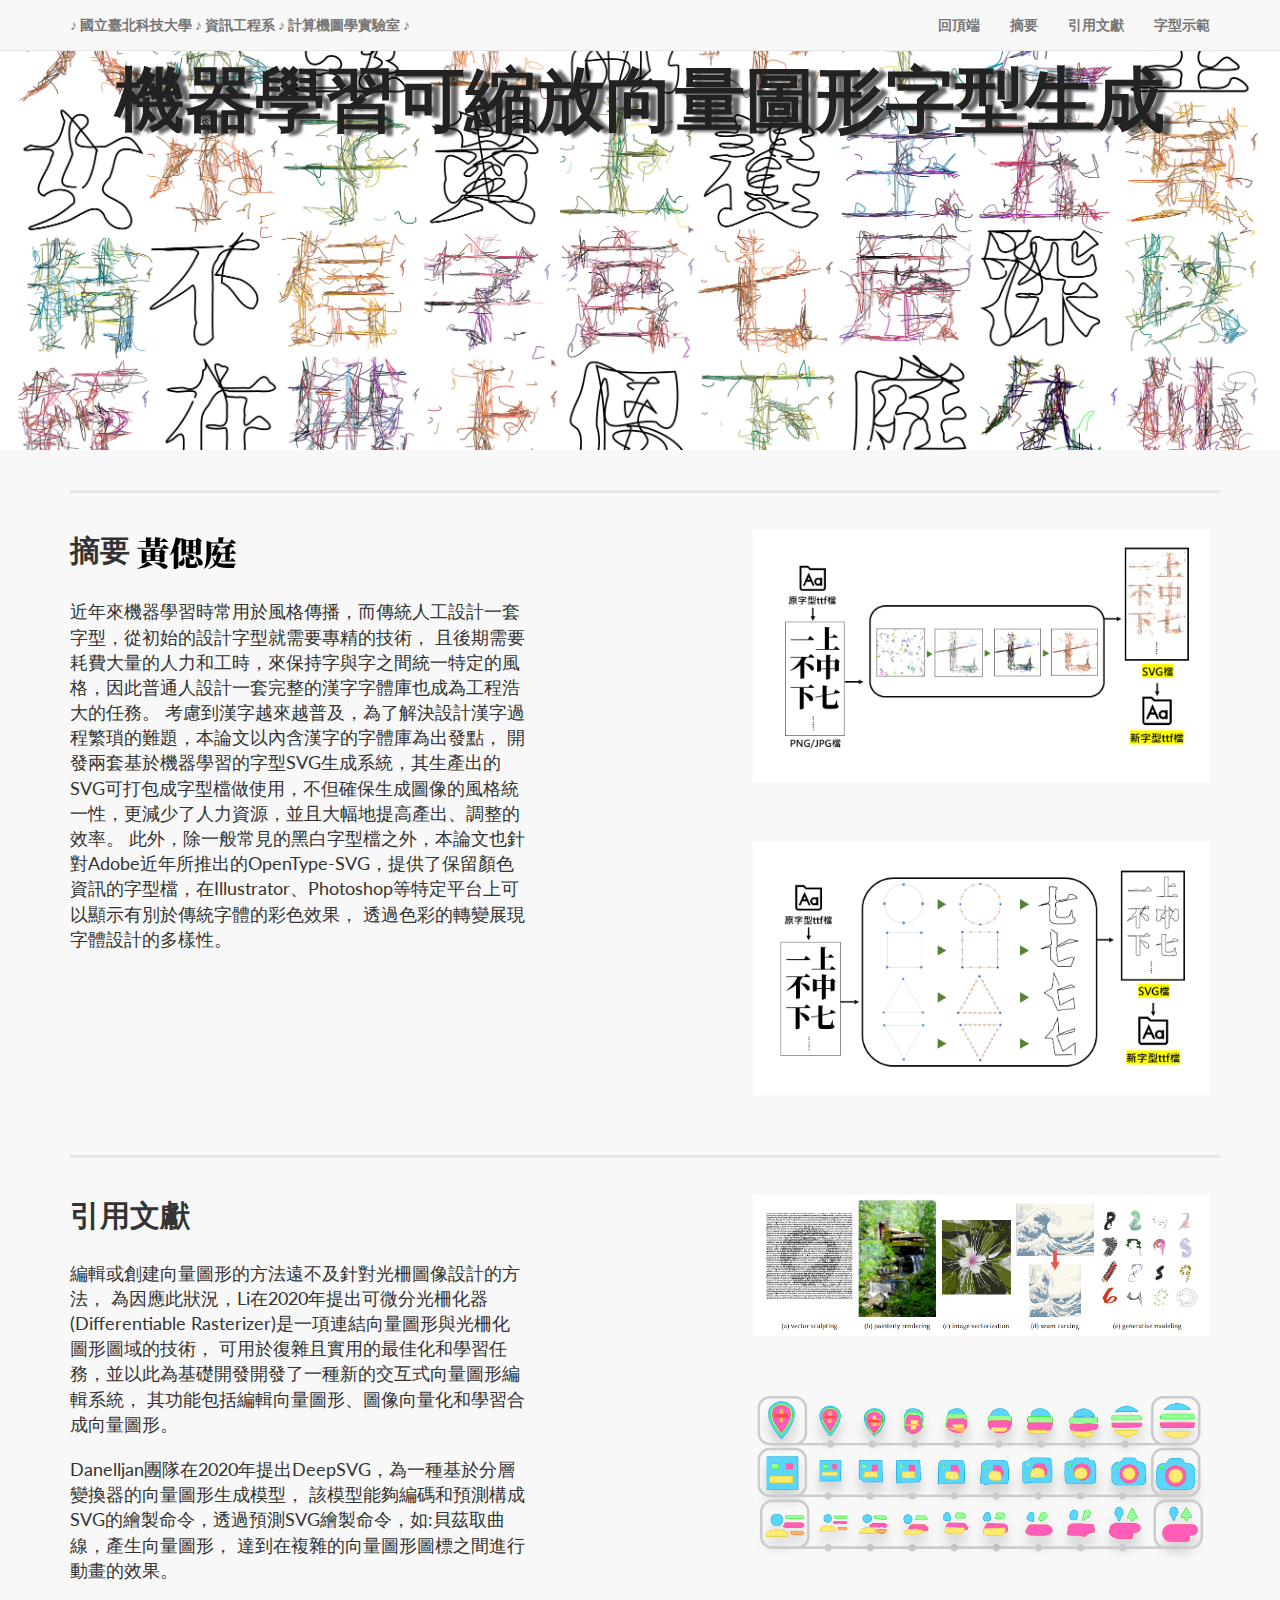
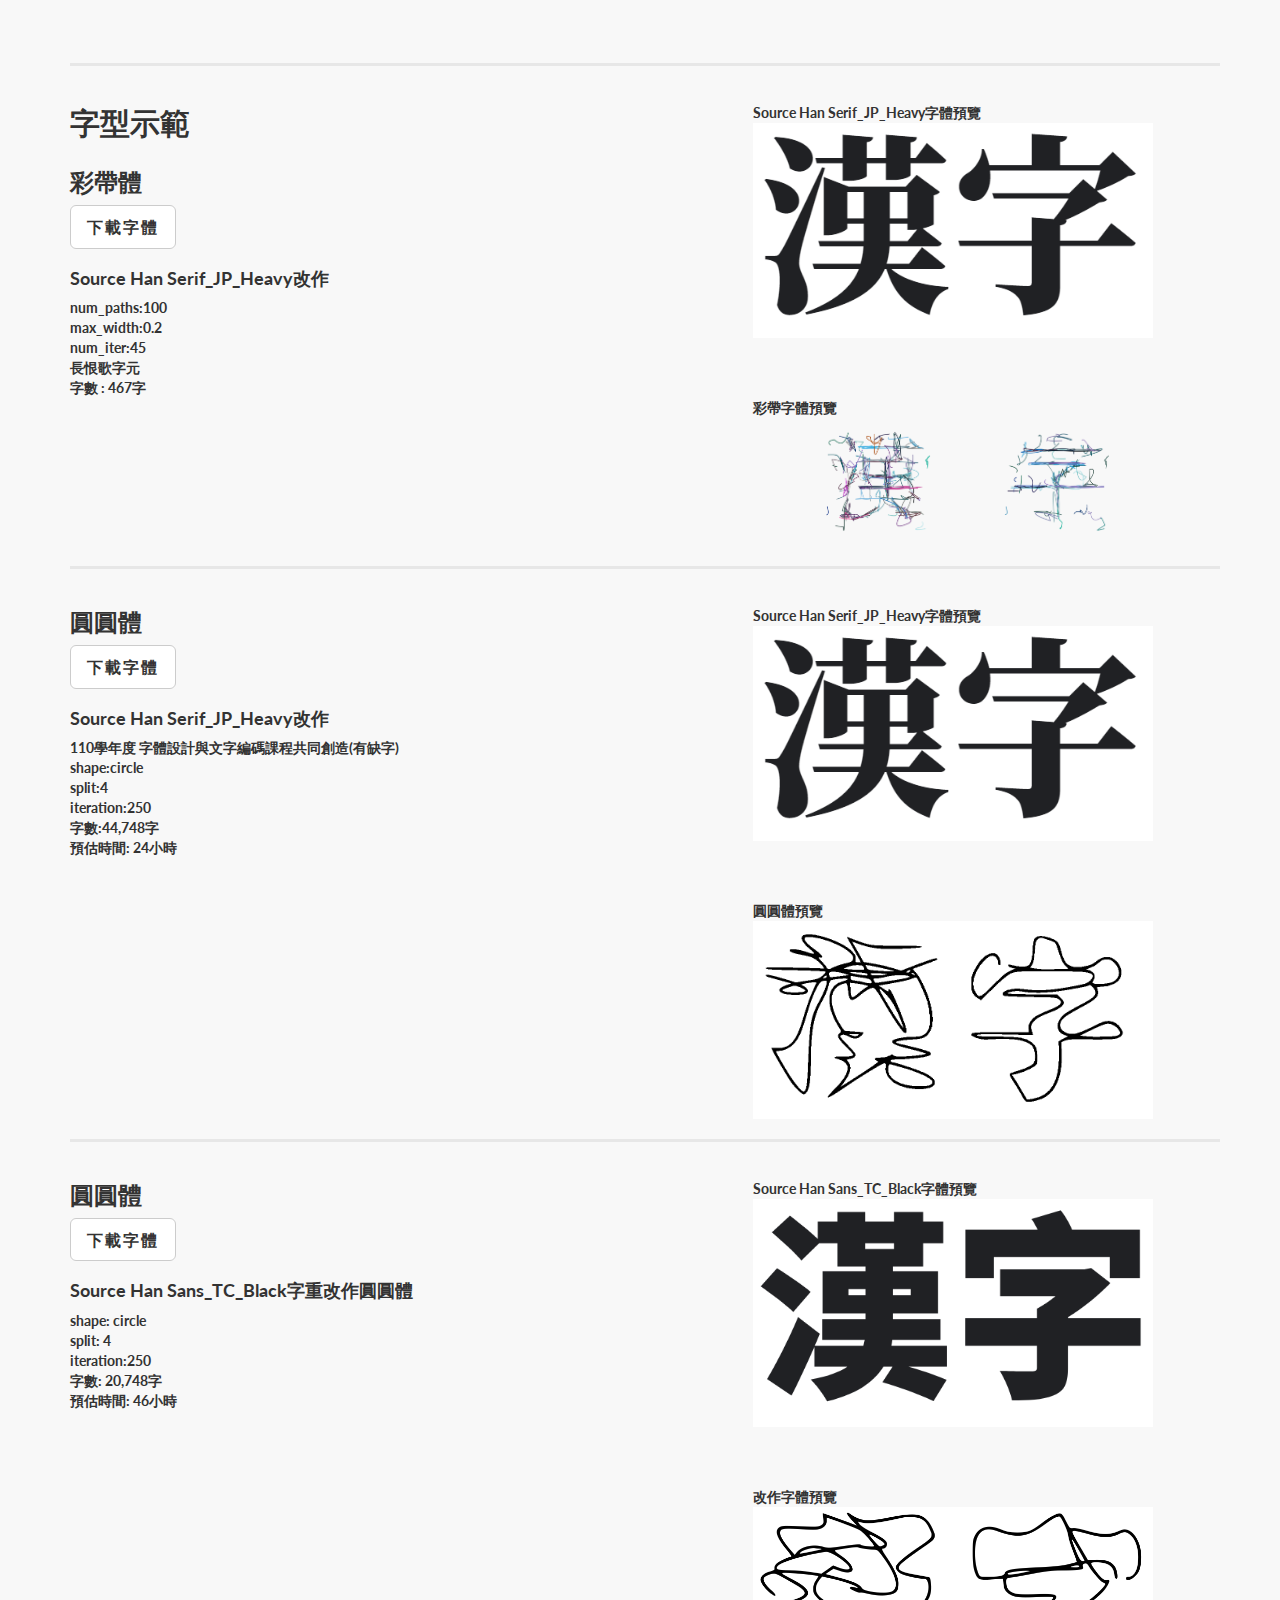
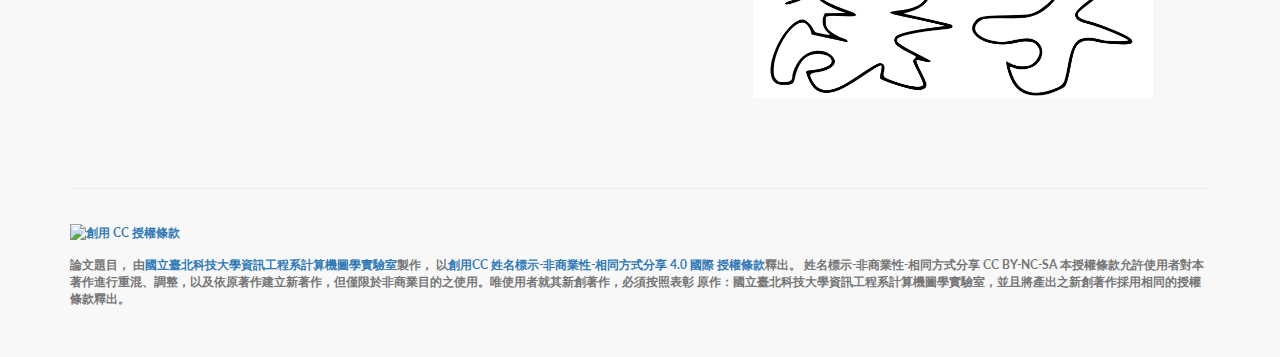
==== index.html @ 62e4395f "Update index.html" ====
﻿<!DOCTYPE HTML PUBLIC "-//W3C//DTD HTML 4.01 Transitional//EN">
<html>
<head>
    <title>機器學習可縮放向量圖形字型生成</title>
    <meta http-equiv="Content-Type" content="text/html; charset=UTF-8">
	<link rel="stylesheet" type="text/css" href="css/bootstrap.min.lp.css">
	<link rel="stylesheet" type="text/css" href="css/landing-page.css">
	<link rel="stylesheet" type="text/css" href="font-awesome/css/font-awesome.min.css">
    <link rel="stylesheet" type="text/css" href="http://fonts.googleapis.com/css?family=Lato:300,400,700,300italic,400italic,700italic">
	<link rel="stylesheet" type="text/css" href="css/styleTest.css">
</head>

<body>
	<!----------------------------------- Dividing line----------------------------------------------------->
	
	<!-- Navigation -->
    <nav class="navbar navbar-default navbar-fixed-top topnav" role="navigation">
        <div class="container topnav">
            <!-- Brand and toggle get grouped for better mobile display -->
            <div class="navbar-header">
                
                <button type="button" class="navbar-toggle" data-toggle="collapse" data-target="#bs-example-navbar-collapse-1">
                    <span class="sr-only">Toggle navigation</span>
                    <span class="icon-bar"></span>
                    <span class="icon-bar"></span>
                    <span class="icon-bar"></span>
                </button>

                <a class="navbar-brand topnav" href="https://myweb.ntut.edu.tw/~tjhsieh/">
                ♪ 國立臺北科技大學 ♪ 資訊工程系 ♪ 計算機圖學實驗室 ♪</a>
            </div>
            <!-- Collect the nav links, forms, and other content for toggling -->
            <div class="collapse navbar-collapse" id="bs-example-navbar-collapse-1">
                <ul class="nav navbar-nav navbar-right">
                    <li>
                        <a href="#top">回頂端</a>
                    </li>
					<li>
                        <a href="#demo1">摘要</a>
                    </li>
					<li>
                        <a href="#demo2">引用文獻</a>
                    </li>
                    <li>
                        <a href="#demo3">字型示範</a>
                    </li>
					
                </ul>
            </div>
            <!-- /.navbar-collapse -->
        </div>
        <!-- /.container -->
    </nav>


    <!-- Header -->
    <a name="top"></a>
    <div class="intro-header">
        <div class="container" style="height:350px;">

            <div class="row">
                <div class="col-lg-12" style="height:300px;">
                    <div class="intro-message" style="position: relative;padding-top: 0%;padding-bottom: 70%;">
                        <h1>機器學習可縮放向量圖形字型生成</h1>
                        <!-- <ul class="list-inline intro-social-buttons">
                            <li>
                                <a href="demo.html" class="btn btn-default btn-lg"> 
                                    <span class="network-name" style="font-weight: 900;">進入系統</span>
                                </a>
                            </li>
                        </ul> -->
                    </div>
                </div>
            </div>

        </div>
        <!-- /.container -->

    </div>
    <!-- /.intro-header -->

    <!-- Page Content -->
	<a  name="demo1"></a>
	<div class="content-section-a">

        <div class="container">
            <div class="row">
                <div class="col-lg-5 col-sm-6">
                    <hr class="section-heading-spacer">
                    <div class="clearfix"></div>
					<h2 class="section-heading">摘要     <img id="name" src="huang.svg" width="100"></h2>
					<p class="lead">近年來機器學習時常用於風格傳播，而傳統人工設計一套字型，從初始的設計字型就需要專精的技術，
                        且後期需要耗費大量的人力和工時，來保持字與字之間統一特定的風格，因此普通人設計一套完整的漢字字體庫也成為工程浩大的任務。
                        考慮到漢字越來越普及，為了解決設計漢字過程繁瑣的難題，本論文以內含漢字的字體庫為出發點，
                        開發兩套基於機器學習的字型SVG生成系統，其生產出的SVG可打包成字型檔做使用，不但確保生成圖像的風格統一性，更減少了人力資源，並且大幅地提高產出、調整的效率。
                        此外，除一般常見的黑白字型檔之外，本論文也針對Adobe近年所推出的OpenType-SVG，提供了保留顏色資訊的字型檔，在Illustrator、Photoshop等特定平台上可以顯示有別於傳統字體的彩色效果，
                        透過色彩的轉變展現字體設計的多樣性。</p>
                </div>
                <div class="col-lg-5 col-lg-offset-2 col-sm-6">
					<br><br><br>
                    <img class="img-responsive" src="img/大略架構圖1.png" alt="">
					<br><br><br>
                    <img class="img-responsive" src="img/大略架構圖2.png" alt="">
                </div>
            </div>

        </div>
        <!-- /.container -->

    </div>
    <!-- /.content-section-a -->

    <a  name="demo2"></a>	
	<div class="content-section-a">

        <div class="container">
            <div class="row">
                <div class="col-lg-5 col-sm-6">
                    <hr class="section-heading-spacer">
                    <div class="clearfix"></div>
                    <h2 class="section-heading">引用文獻</h2>
					<p class="lead">編輯或創建向量圖形的方法遠不及針對光柵圖像設計的方法，
                        為因應此狀況，Li在2020年提出可微分光柵化器(Differentiable Rasterizer)是一項連結向量圖形與光柵化圖形圖域的技術，
                        可用於復雜且實用的最佳化和學習任務，並以此為基礎開發開發了一種新的交互式向量圖形編輯系統，
                        其功能包括編輯向量圖形、圖像向量化和學習合成向量圖形。</p>
                    <p class="lead">Danelljan團隊在2020年提出DeepSVG，為一種基於分層變換器的向量圖形生成模型，
                        該模型能夠編碼和預測構成SVG的繪製命令，透過預測SVG繪製命令，如:貝茲取曲線，產生向量圖形，
                        達到在複雜的向量圖形圖標之間進行動畫的效果。</p>                    
                </div>
                <div class="col-lg-5 col-lg-offset-2 col-sm-6">
					<br><br><br>
                    <img class="img-responsive" src="img/teaser.jpg" alt="">
                    <br><br><br>
                    <img class="img-responsive" src="img/deepSVG.png" alt="">
                </div>
            </div>

        </div>
        <!-- /.container -->

    </div>
    <!-- /.content-section-a -->
	
	<a name="demo3"></a>
	<div class="content-section-a">

        <div class="container">
            <div class="row">
                <div class="col-lg-5 col-sm-6">
                    <hr class="section-heading-spacer">
                    <div class="clearfix"></div>
					<h2 class="section-heading">字型示範</h2>
					<!-- <p class="lead">展示本論文所生成字型以及提供下載</p> -->
                    <h3>彩帶體</h3>
                    <p class="lead">
                        <a href="./setofont.ttf" class="btn btn-default btn-lg"> 
                            <span class="network-name" style="font-weight: 900;">下載字體</span>
                        </a>
                    </p>
                    <p class="lead">
                        <h4>Source Han Serif_JP_Heavy改作</h4>
                        num_paths:100<br>
                        max_width:0.2<br>
                        num_iter:45<br>
                        長恨歌字元<br>
                        字數 : 467字<br>
                    </p>
                </div>
                <div class="col-lg-5 col-lg-offset-2 col-sm-6">
                    
                    <br><br><br>
                    Source Han Serif_JP_Heavy字體預覽
                    <img class="img-responsive" src="img/serif_heavy.PNG" width = 400 alt="">

					<br><br><br>
                    彩帶字體預覽
                    <img class="img-responsive" src="img/diffvg.png" alt="">
                </div>
            </div>

            <div class="row">
                <div class="col-lg-5 col-sm-6">
                    <hr class="section-heading-spacer">
                    <div class="clearfix"></div>
                    <h3>圓圓體</h3>
                    <p class="lead">
                        <a href="./Source Han Serif Heavy_改作圓圓體.ttf" class="btn btn-default btn-lg"> 
                            <span class="network-name" style="font-weight: 900;">下載字體</span>
                        </a>
                    </p>
                    <p class="lead">
                        <h4>Source Han Serif_JP_Heavy改作</h4> 
                        110學年度 字體設計與文字編碼課程共同創造(有缺字)<br>
                        shape:circle<br>
                        split:4<br>
                        iteration:250<br>
                        字數:44,748字<br> 
                        預估時間: 24小時<br> 
                    </p>
                </div>
                <div class="col-lg-5 col-lg-offset-2 col-sm-6">
                    
                    <br><br><br>
                    Source Han Serif_JP_Heavy字體預覽
                    <img class="img-responsive" src="img/serif_heavy.PNG" width = 400 alt="">
                    
                    <br><br><br>
                    圓圓體預覽
                    <img class="img-responsive" src="img/circle_4.PNG" width = 400 alt="">
                </div>
            </div>

            <div class="row">
                <div class="col-lg-5 col-sm-6">
                    <hr class="section-heading-spacer">
                    <div class="clearfix"></div>
                    <h3>圓圓體</h3>
                    <p class="lead">
                        <a href="./Noto Sans TC Black _改作圓圓體.ttf" class="btn btn-default btn-lg"> 
                            <span class="network-name" style="font-weight: 900;">下載字體</span>
                        </a>
                    </p>
                    <p class="lead">
                        <h4>Source Han Sans_TC_Black字重改作圓圓體</h4>
                        shape: circle<br>
                        split: 4<br>
                        iteration:250<br>
                        字數: 20,748字<br>
                        預估時間: 46小時<br>
                    </p>
                </div>
                <div class="col-lg-5 col-lg-offset-2 col-sm-6">
                    
                    <br><br><br>
                    Source Han Sans_TC_Black字體預覽
                    <img class="img-responsive" src="img/noto_black.PNG" width = 400 alt="">
                    
                    <br><br><br>
                    改作字體預覽
                    <img class="img-responsive" src="img/circle_4_noto.PNG" width = 400 alt="">
                </div>
            </div>


        </div>
        <!-- /.container -->

    </div>
    <!-- /.content-section-a -->
	

	
    <!-- Footer -->
    <footer>
        <div class="container">
			<div class="row">
                <div class="col-lg-12">
                    <hr>
                    <p></p>
                </div>
            </div>
            <div class="row">
                <div class="col-lg-12">
                    <p class="copyright text-muted small"><a rel="license" href="http://creativecommons.org/licenses/by-nc-sa/4.0/"><img alt="創用 CC 授權條款" style="border-width:0" src="http://i.creativecommons.org/l/by-nc-sa/4.0/88x31.png" /></a><span xmlns:dct="http://purl.org/dc/terms/" href="http://purl.org/dc/dcmitype/InteractiveResource" property="dct:title" rel="dct:type"></span>
                    </p>
                </div>
            </div>
            <div class="row">
                <div class="col-lg-12">
                    <p class="copyright text-muted small">
			論文題目，

            由<a xmlns:cc="http://creativecommons.org/ns#" href="http://www.cc.ntut.edu.tw/~tjhsieh/" property="cc:attributionName" rel="cc:attributionURL">國立臺北科技大學資訊工程系計算機圖學實驗室</a>製作，
			以<a rel="license" href="http://creativecommons.org/licenses/by-nc-sa/4.0/">創用CC 姓名標示-非商業性-相同方式分享 4.0 國際 授權條款</a>釋出。
			姓名標示-非商業性-相同方式分享 CC BY-NC-SA
			本授權條款允許使用者對本著作進行重混、調整，以及依原著作建立新著作，但僅限於非商業目的之使用。唯使用者就其新創著作，必須按照表彰
			原作：國立臺北科技大學資訊工程系計算機圖學實驗室，並且將產出之新創著作採用相同的授權條款釋出。</p>
                </div>
            </div>
        </div>
    </footer>

    <!-- jQuery -->
    <script src="lib/jquery-2.1.3.min.js"></script>

    <!-- Bootstrap Core JavaScript -->
    <script src="lib/bootstrap.min.js"></script>

	
	
	
	
	
</body>
</html>
---- css/landing-page.css ----
/*!
 * Start Bootstrap - Landing Page Bootstrap Theme (http://startbootstrap.com)
 * Code licensed under the Apache License v2.0.
 * For details, see http://www.apache.org/licenses/LICENSE-2.0.
 */

body,
html {
    width: 100%;
    height: 100%;
}

body,
h1,
h2,
h3,
h4,
h5,
h6 {
    font-family: "Lato","Helvetica Neue",Helvetica,Arial,sans-serif;
    font-weight: 700;
}

.topnav {
    font-size: 14px; 
}

.lead {
    font-size: 18px;
    font-weight: 400;
}

.intro-header {
    padding-top: 50px; /* If you're making other pages, make sure there is 50px of padding to make sure the navbar doesn't overlap content! */
    padding-bottom: 50px;
    text-align: center;
    color: #222222;
    background: url(../img/banner2.jpg) no-repeat center center;
    background-size: cover;
}

.intro-message {
    position: relative;
    padding-top: 20%;
    padding-bottom: 20%;
}

.intro-message > h1 {
    margin: 0.8%;
    text-shadow: 8px 2px 3px rgba(0,0,0,0.6);
    font-size: 5em;
}

.intro-divider {
    width: 400px;
    border-top: 1px solid #f8f8f8;
    border-bottom: 1px solid rgba(0,0,0,0.2);
}

.intro-message > h3 {
    text-shadow: 2px 2px 3px rgba(0,0,0,0.6);
}

@media(max-width:767px) {
    .intro-message {
        padding-bottom: 15%;
    }

    .intro-message > h1 {
        font-size: 3em;
    }

    ul.intro-social-buttons > li {
        display: block;
        margin-bottom: 20px;
        padding: 0;
    }

    ul.intro-social-buttons > li:last-child {
        margin-bottom: 0;
    }

    .intro-divider {
        width: 100%;
    }
}

.network-name {
    text-transform: uppercase;
    font-size: 16px;
    font-weight: 400;
    letter-spacing: 2px;
}

.content-section-a {
    padding: 20px 0;
    background-color: #f8f8f8;
}

.content-section-b {
    padding: 50px 0;
    border-top: 1px solid #e7e7e7;
    border-bottom: 1px solid #e7e7e7;
}

.section-heading {
    margin-bottom: 30px;
}

.section-heading-spacer {
    float: left;
    width: 1150px;
    border-top: 3px solid #e7e7e7;
}

.banner {
    padding: 100px 0;
    color: #f8f8f8;
    background: url(../img/banner.jpg) no-repeat center center;
    background-size: cover;
}

.banner h2 {
    margin: 0;
    text-shadow: 2px 2px 3px rgba(0,0,0,0.6);
    font-size: 3em;
}

.banner ul {
    margin-bottom: 0;
}

.banner-social-buttons {
    float: right;
    margin-top: 0;
}

@media(max-width:1199px) {
    ul.banner-social-buttons {
        float: left;
        margin-top: 15px;
    }
}

@media(max-width:767px) {
    .banner h2 {
        margin: 0;
        text-shadow: 2px 2px 3px rgba(0,0,0,0.6);
        font-size: 3em;
    }

    ul.banner-social-buttons > li {
        display: block;
        margin-bottom: 20px;
        padding: 0;
    }

    ul.banner-social-buttons > li:last-child {
        margin-bottom: 0;
    }
}

footer {
    padding: 50px 0;
    background-color: #f8f8f8;
}

p.copyright {
    margin: 15px 0 0;
}
---- css/styleTest.css ----
html {
	width:100%;
	height:100%;
	overflow: auto;
}

body {
	width:100%;
	height:100%;
	display: table;
	overflow: auto;
}

.header {
	position: absolute;
	top: 0px;
	width: 100%;
	height: 40px;
	display: table-row;
}

.stage {
	position: absolute;
	top: 40px;
	width:70%;
	height:96%;
	background: #FFFFFF;
	left:0px;
	display: table-row;
	overflow: auto;
}

.tool {
	position: absolute;
	top: 40px;
	width:30%;
	height:100%;
	right:0px;
	display: table-row;
}

.toolsetting {
	position: absolute;
	width:100%;
	height:15%;
	bottom:85%;
	display: table-row;
}

.toolsvg {
	position: absolute;
	width:100%;
	height:45%;
	bottom:40%;
	display: table-row;
}

.toolsupport {
	position: absolute;
	width:100%;
	height:40%;
	bottom: 0px;
	display: table-row;
}

* {
  -webkit-box-sizing: border-box;
     -moz-box-sizing: border-box;
          box-sizing: border-box;
}

* {
    margin: 0;
    padding: 0;
}

@media (min-width: 992px) {
	.modal-lg {
		width: 1200px;
	}
}

#MyModalAllRuleSVG {
	width: 1170px;
	height: 700px;
	margin-top: 20px;
	margin-bottom: 20px;
	margin-left: 15px;
	overflow: auto;
	background-color: #fef3e8;
}

#MyModalManualSVG {
	width: 550px;
	height: 500px;
	margin-top: 20px;
	margin-bottom: 20px;
	margin-left: 20px;
	overflow: auto;
	background-color: #fef3e8;
}

#MyModalPalaceLayoutSVG {
	width: 550px;
	height: 500px;
	margin-top: 20px;
	margin-bottom: 20px;
	margin-left: 20px;
	overflow-y:scroll;
	overflow-x:hidden;
	background-color: #fef3e8;
}

.dropdown-submenu {
	position:relative;
}
.dropdown-submenu>.dropdown-menu {
	top:0;
	left:100%;
	margin-top:-6px;
	margin-left:-1px;
	-webkit-border-radius:0 6px 6px 6px;
	-moz-border-radius:0 6px 6px 6px;
	border-radius:0 6px 6px 6px;
}

.dropdown-submenu:hover>.dropdown-menu {
	display:block;
}

.dropdown-submenu>a:after {
	display:block;
	content:" ";
	float:right;
	width:0;
	height:0;
	border-color:transparent;
	border-style:solid;
	border-width:5px 0 5px 5px;
	border-left-color:#cccccc;
	margin-top:5px;
	margin-right:-10px;
}

.dropdown-submenu:hover>a:after {
	border-left-color:#ffffff;
}

.dropdown-submenu.pull-left {
	float:none;
}

.dropdown-submenu.pull-left>.dropdown-menu {
	left:-100%;
	margin-left:10px;
	-webkit-border-radius:6px 0 6px 6px;
	-moz-border-radius:6px 0 6px 6px;
	border-radius:6px 0 6px 6px;
}
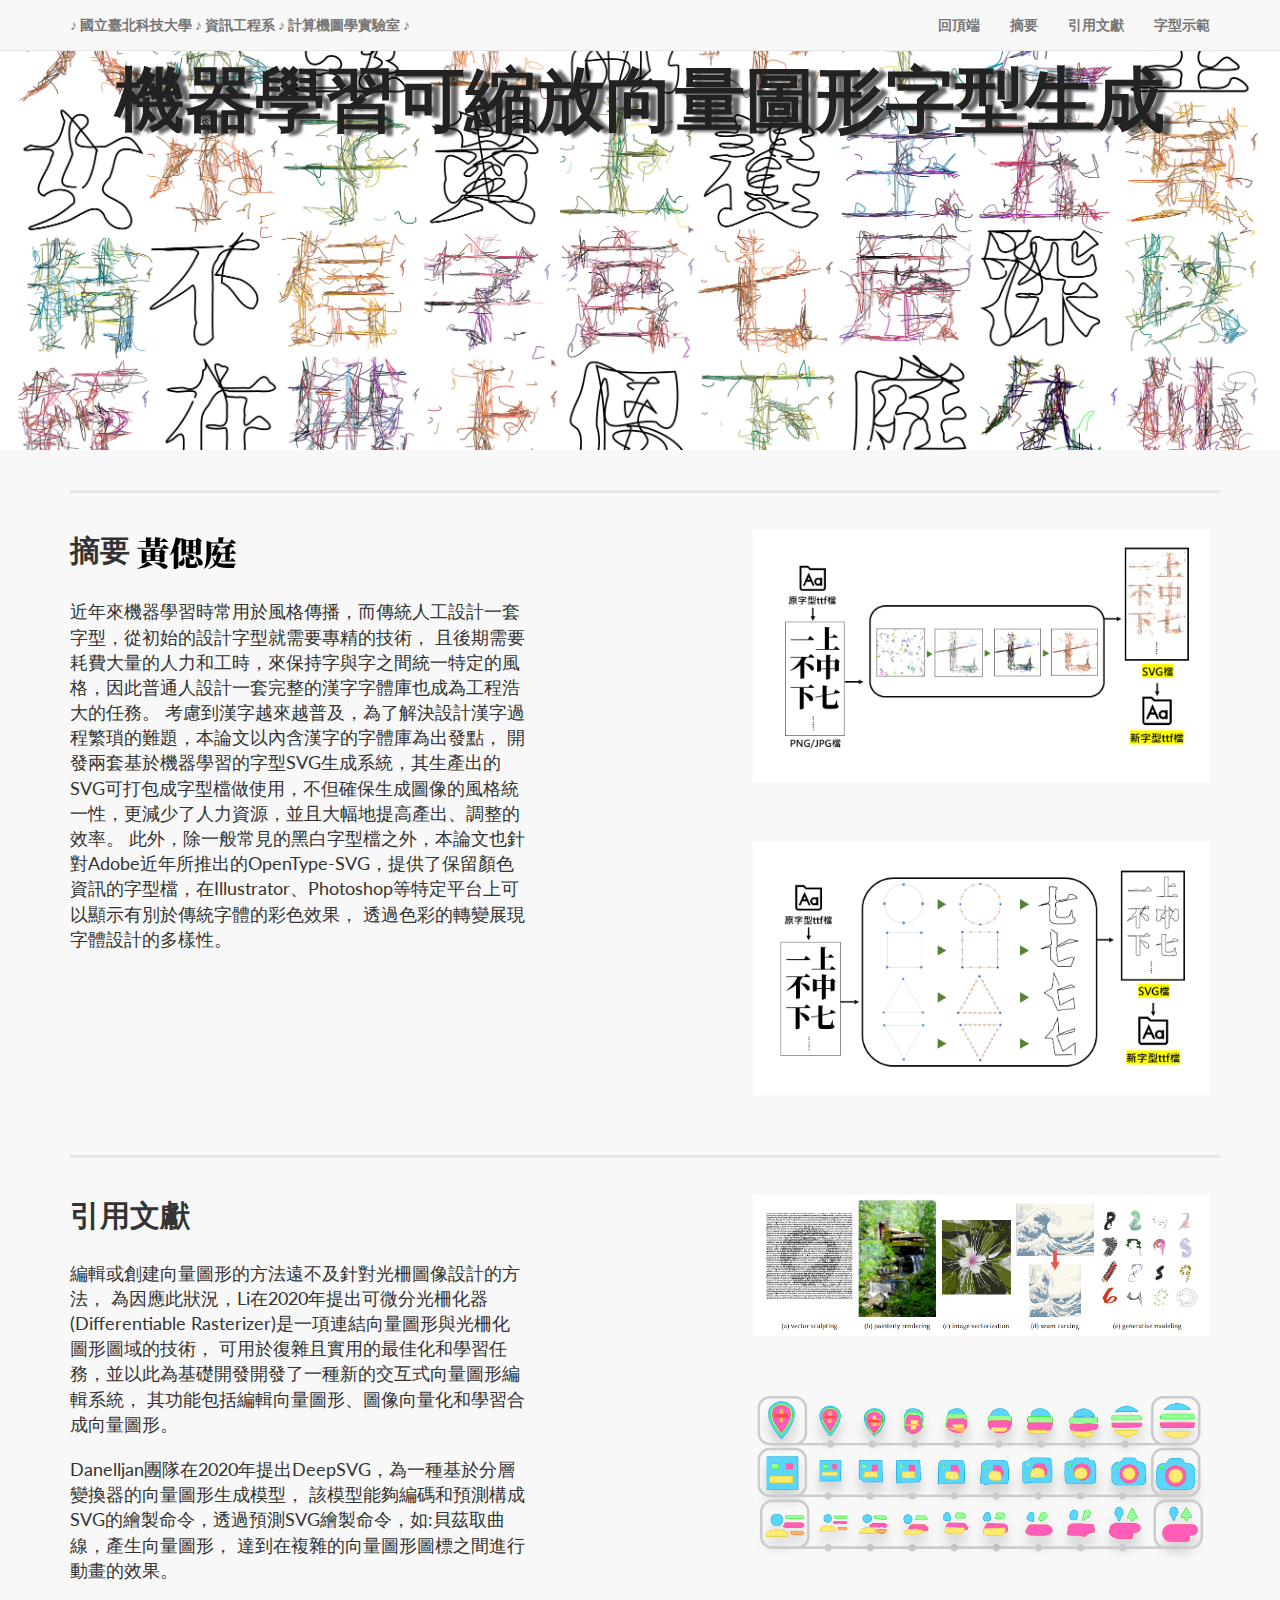
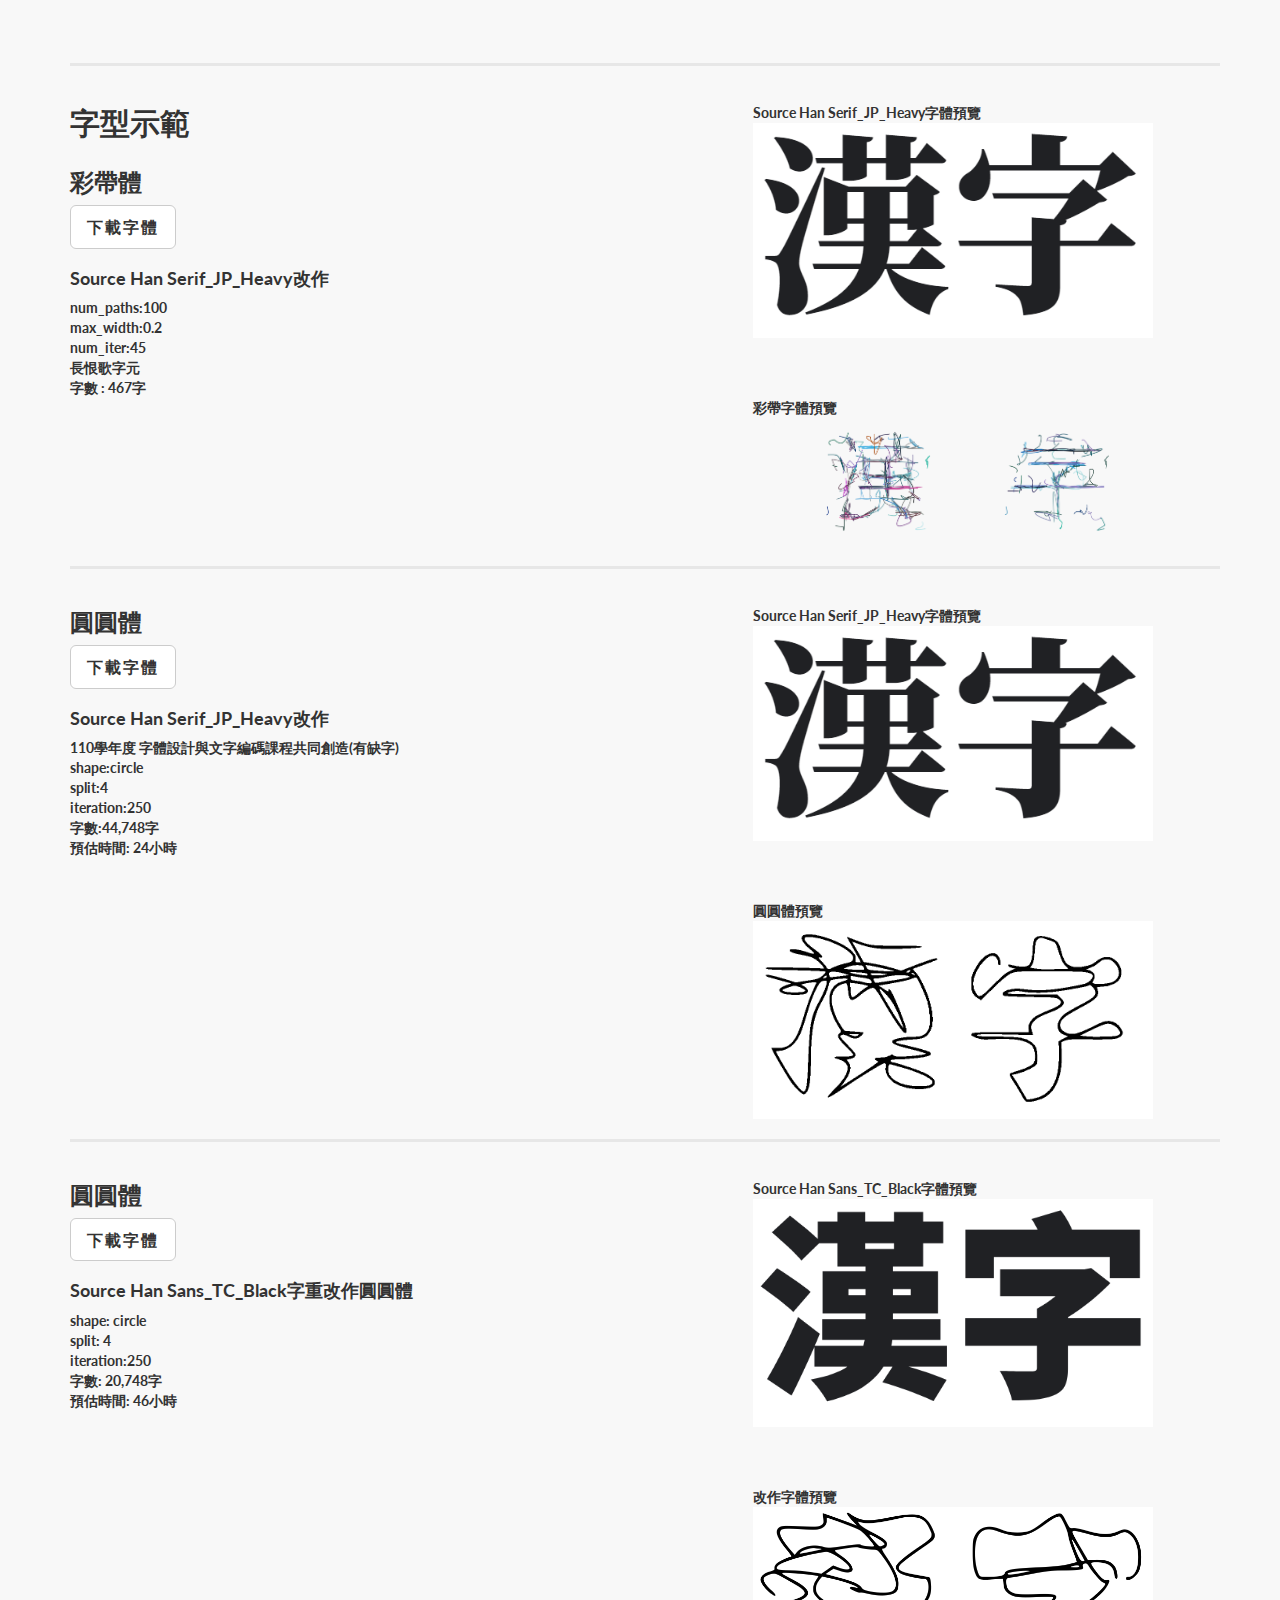
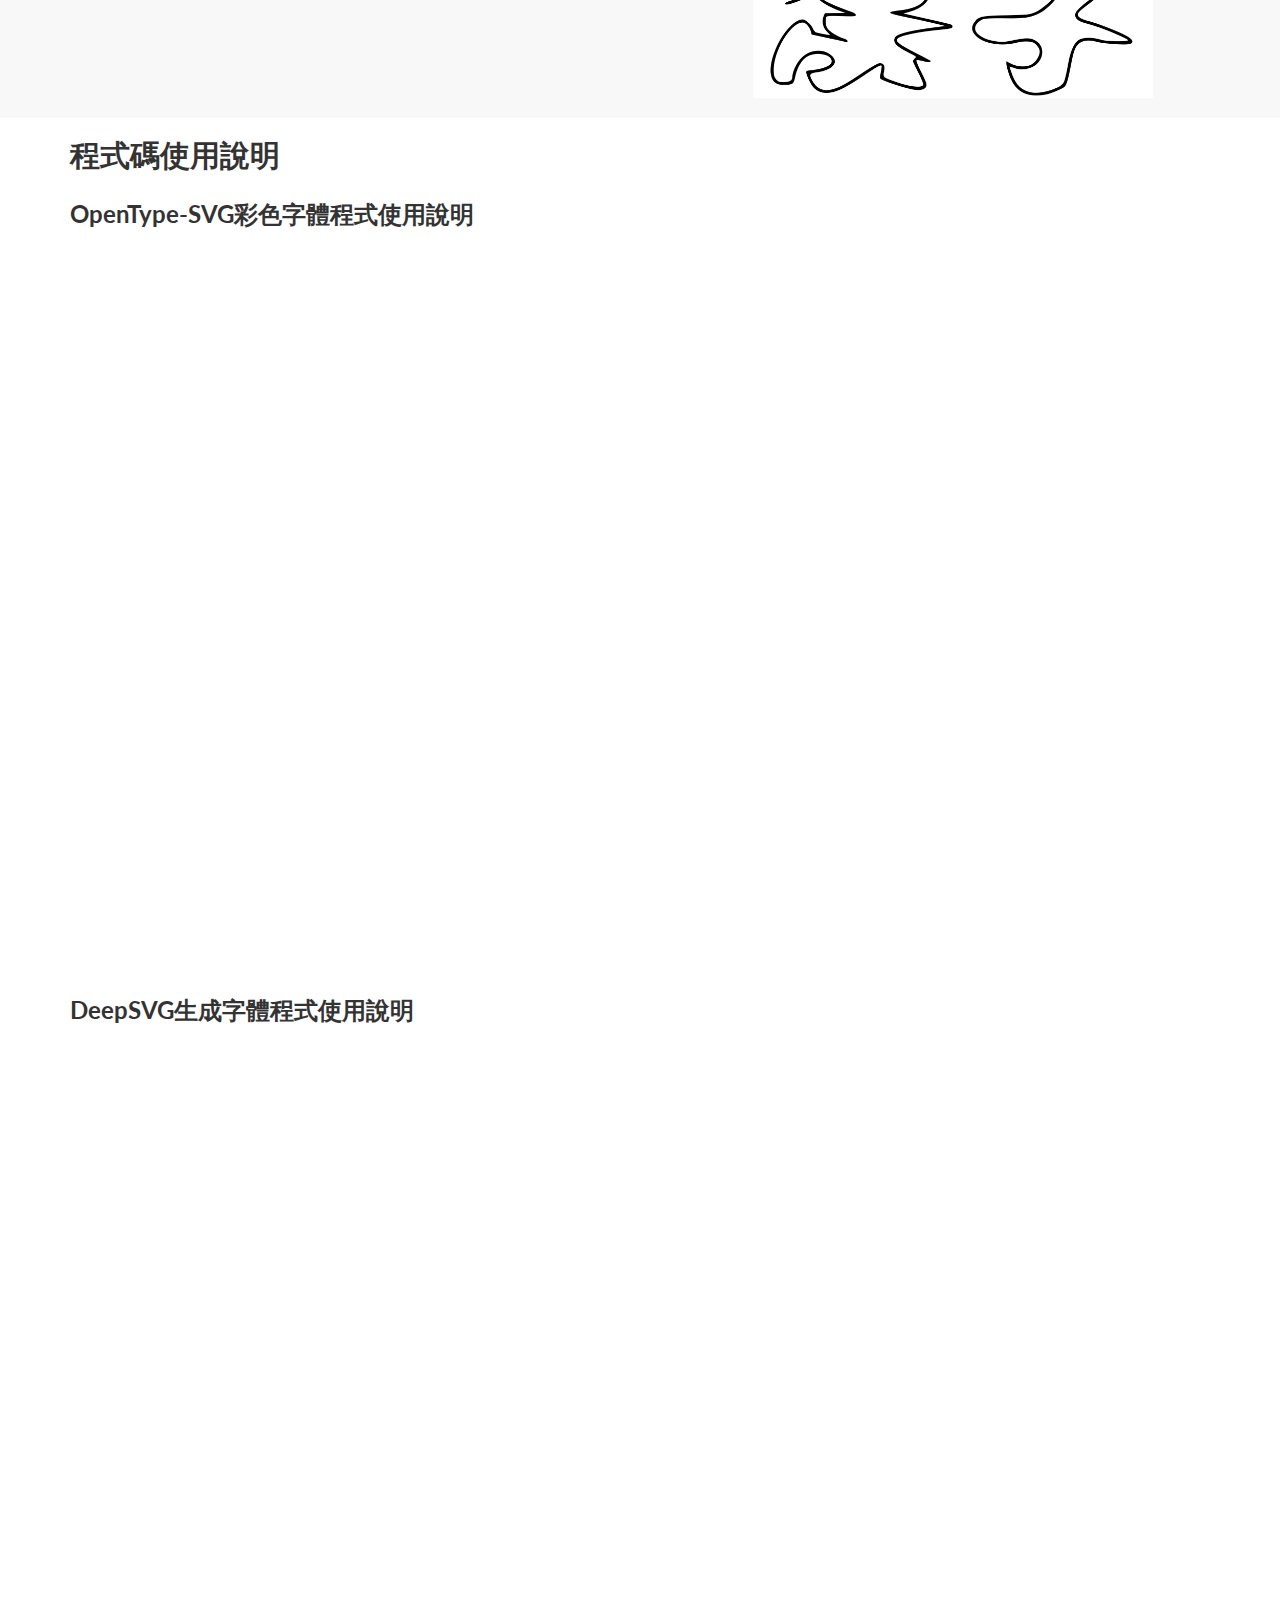
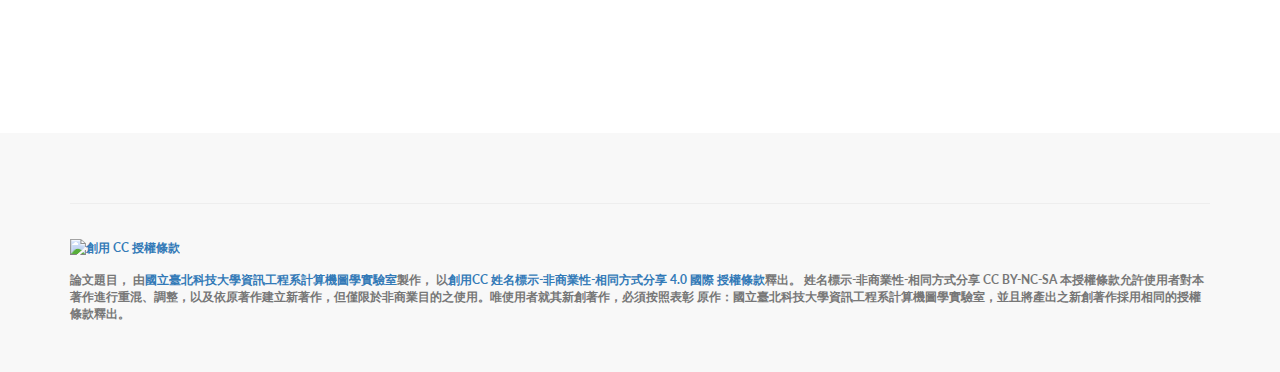
==== commit 557bcd36: "Update index.html" ====
--- a/index.html
+++ b/index.html
@@ -44,7 +44,6 @@
                     <li>
                         <a href="#demo3">字型示範</a>
                     </li>
-					
                 </ul>
             </div>
             <!-- /.navbar-collapse -->
@@ -247,8 +246,16 @@
 
     </div>
     <!-- /.content-section-a -->
-	
-
+
+    <div class="container">
+        <h2 class="section-heading">程式碼使用說明</h2>
+        <h3>OpenType-SVG彩色字體程式使用說明</h3>
+        <iframe src="https://ntutcc-my.sharepoint.com/personal/109598100_cc_ntut_edu_tw/_layouts/15/Doc.aspx?sourcedoc={55ea92fe-221d-4680-aea8-cf173a61a072}&amp;action=embedview&amp;wdAr=1.7777777777777777" width="1000px" height="700px" frameborder="0">這是 <a target="_blank" href="https://office.com/webapps">Office</a> 提供的內嵌 <a target="_blank" href="https://office.com">Microsoft Office</a> 簡報。</iframe>
+        <br><br><br>
+        <h3>DeepSVG生成字體程式使用說明</h3>
+        <iframe src="https://ntutcc-my.sharepoint.com/personal/109598100_cc_ntut_edu_tw/_layouts/15/Doc.aspx?sourcedoc={16e48f80-bc3b-455e-9e4a-7396b477cbaa}&amp;action=embedview&amp;wdAr=1.7777777777777777" width="1000px" height="700px" frameborder="0">這是 <a target="_blank" href="https://office.com/webapps">Office</a> 提供的內嵌 <a target="_blank" href="https://office.com">Microsoft Office</a> 簡報。</iframe>
+
+    </div>
 	
     <!-- Footer -->
     <footer>
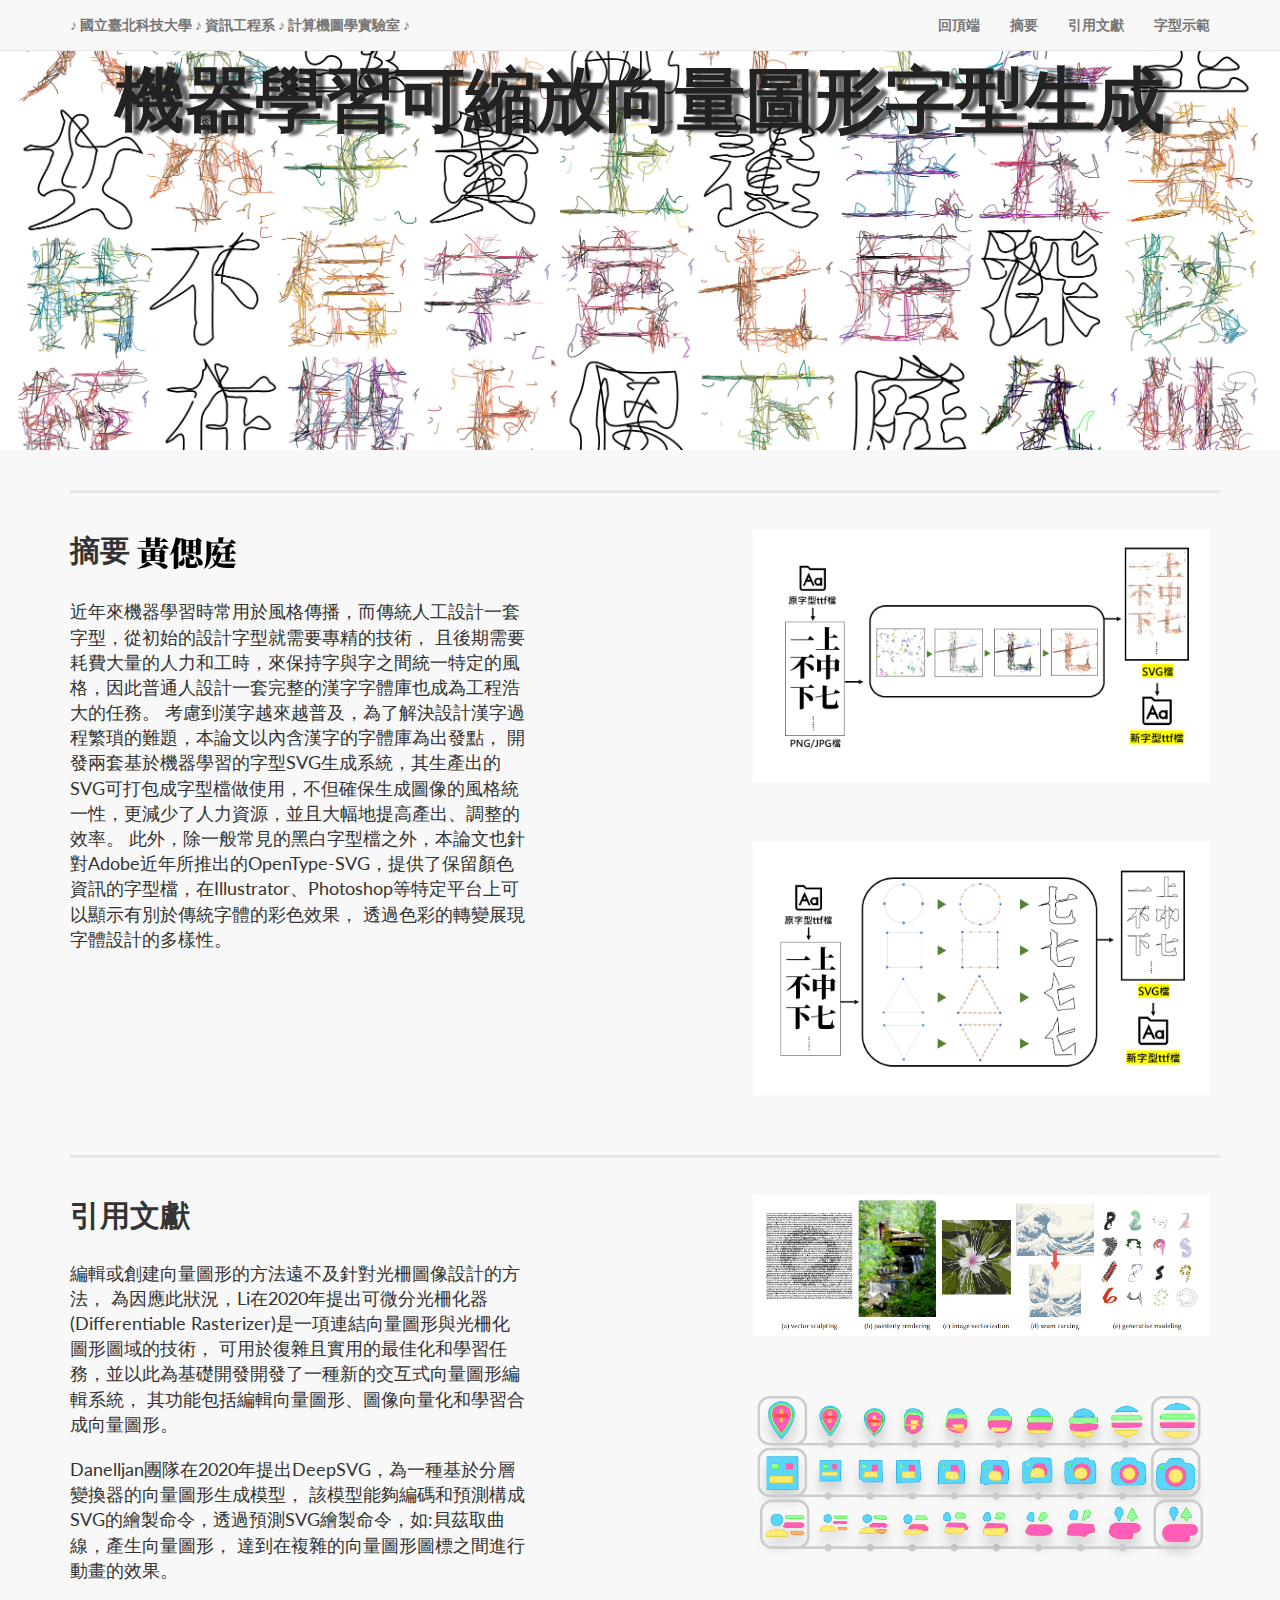
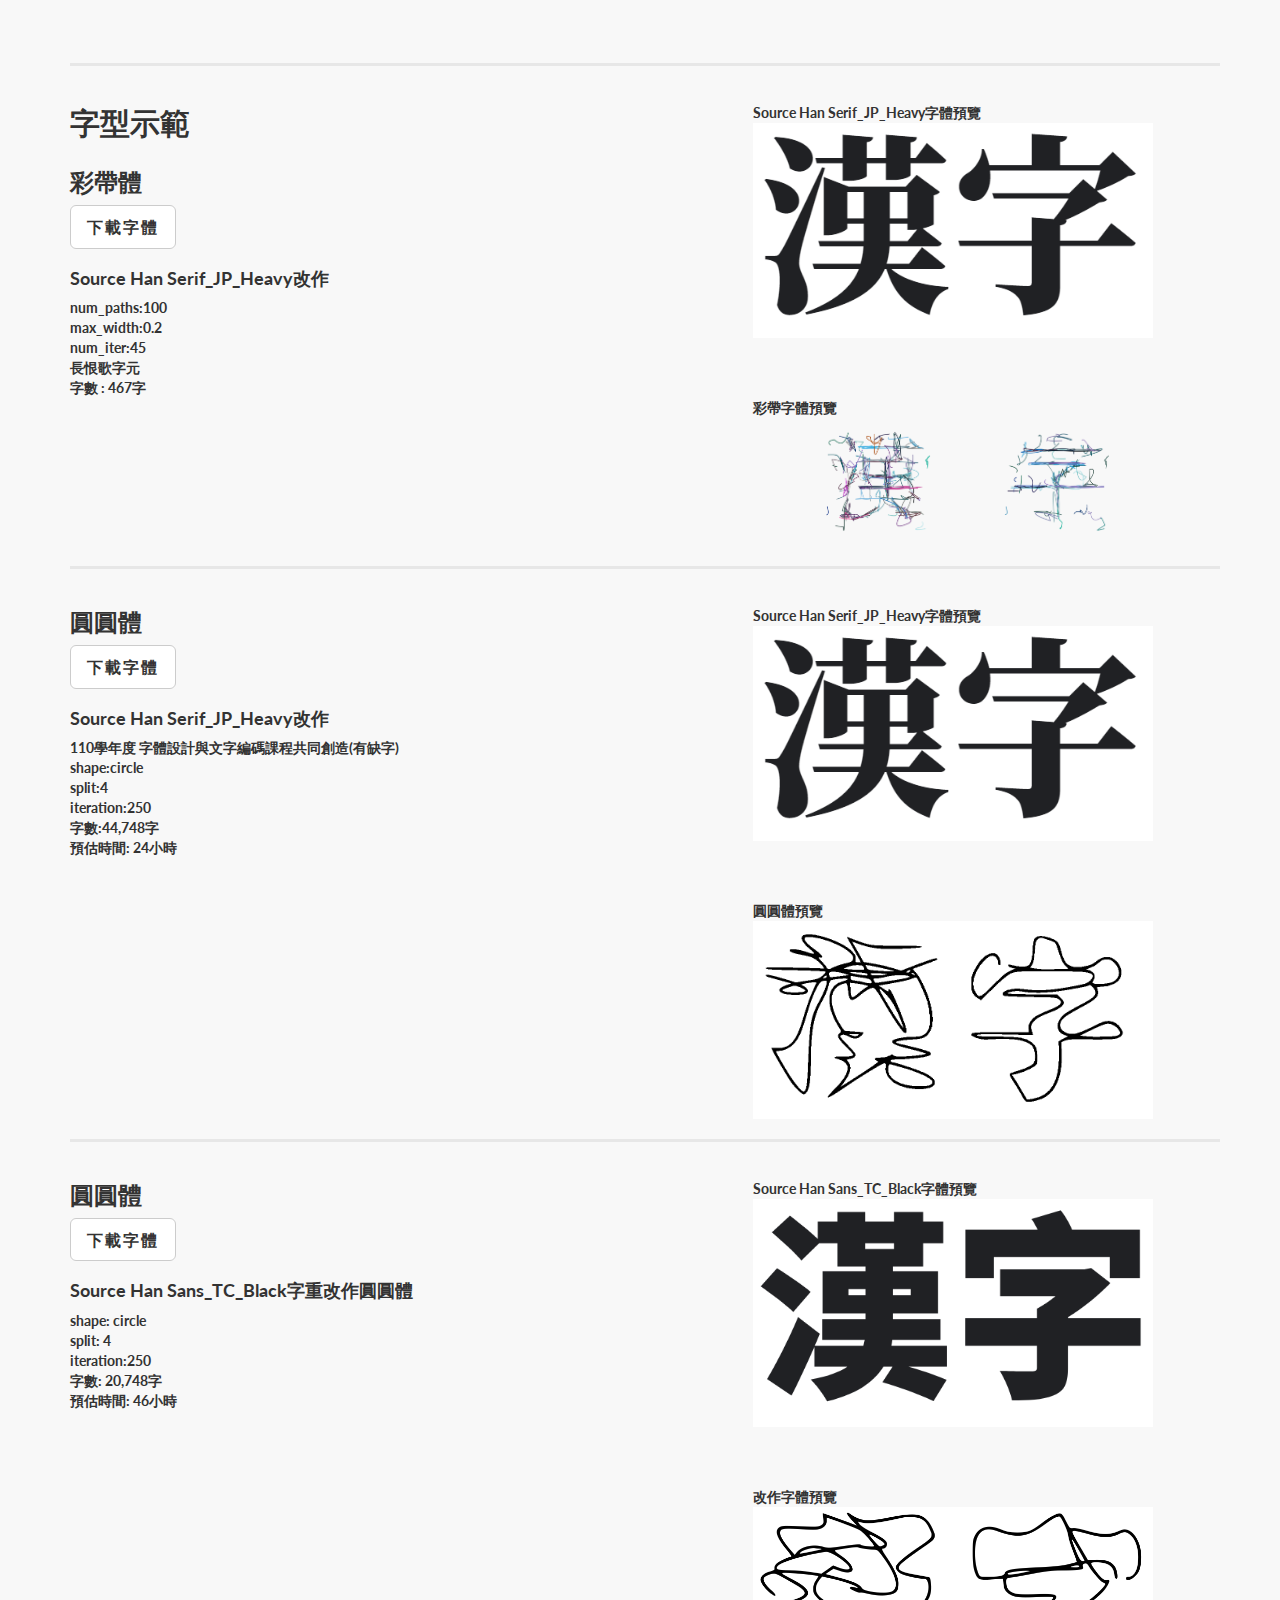
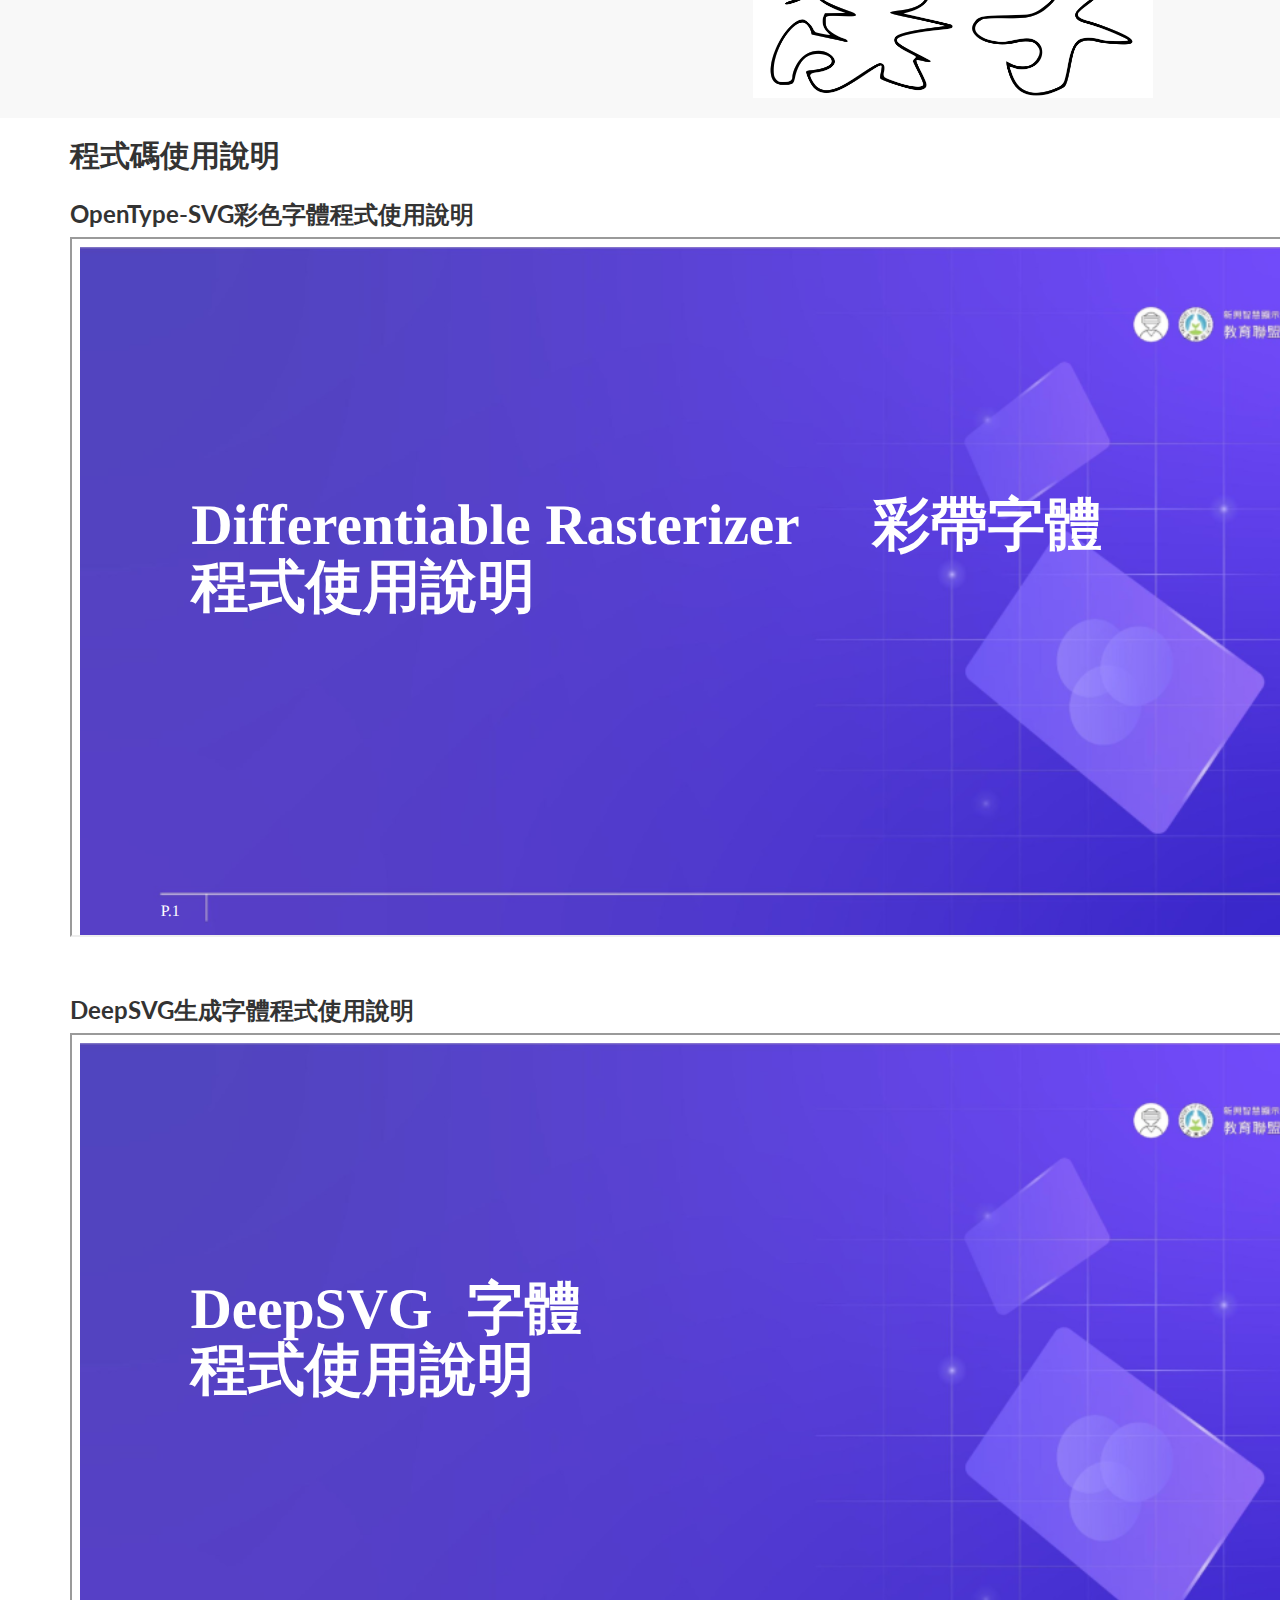
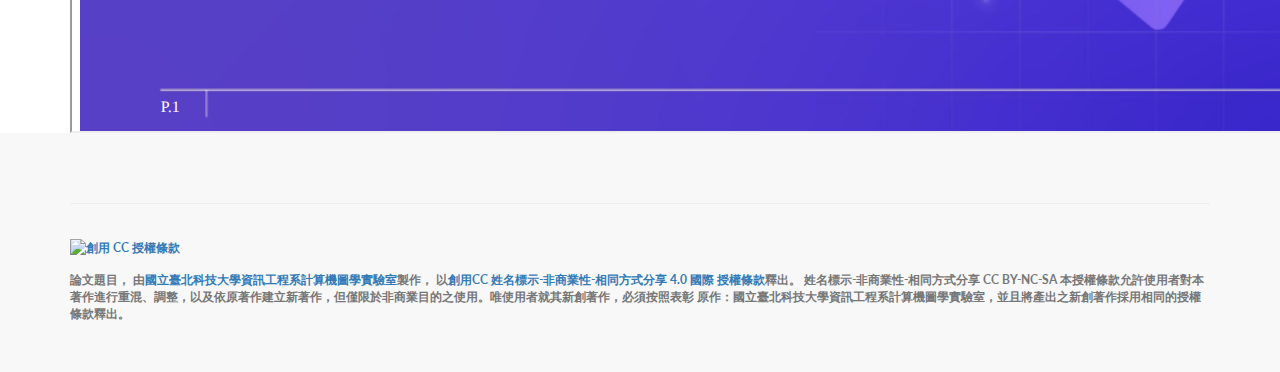
==== commit 789e4b27: "update" ====
--- a/index.html
+++ b/index.html
@@ -250,10 +250,10 @@
     <div class="container">
         <h2 class="section-heading">程式碼使用說明</h2>
         <h3>OpenType-SVG彩色字體程式使用說明</h3>
-        <iframe src="https://ntutcc-my.sharepoint.com/personal/109598100_cc_ntut_edu_tw/_layouts/15/Doc.aspx?sourcedoc={55ea92fe-221d-4680-aea8-cf173a61a072}&amp;action=embedview&amp;wdAr=1.7777777777777777" width="1000px" height="700px" frameborder="0">這是 <a target="_blank" href="https://office.com/webapps">Office</a> 提供的內嵌 <a target="_blank" href="https://office.com">Microsoft Office</a> 簡報。</iframe>
+        <iframe src="Diffvg使用說明.html" width="1300px" height="700px">Microsoft Office</a> 簡報。</iframe>
         <br><br><br>
         <h3>DeepSVG生成字體程式使用說明</h3>
-        <iframe src="https://ntutcc-my.sharepoint.com/personal/109598100_cc_ntut_edu_tw/_layouts/15/Doc.aspx?sourcedoc={16e48f80-bc3b-455e-9e4a-7396b477cbaa}&amp;action=embedview&amp;wdAr=1.7777777777777777" width="1000px" height="700px" frameborder="0">這是 <a target="_blank" href="https://office.com/webapps">Office</a> 提供的內嵌 <a target="_blank" href="https://office.com">Microsoft Office</a> 簡報。</iframe>
+        <iframe src="DeepSVG使用說明.html" width="1300px" height="700px">Microsoft Office</a> 簡報。</iframe>
 
     </div>
 	
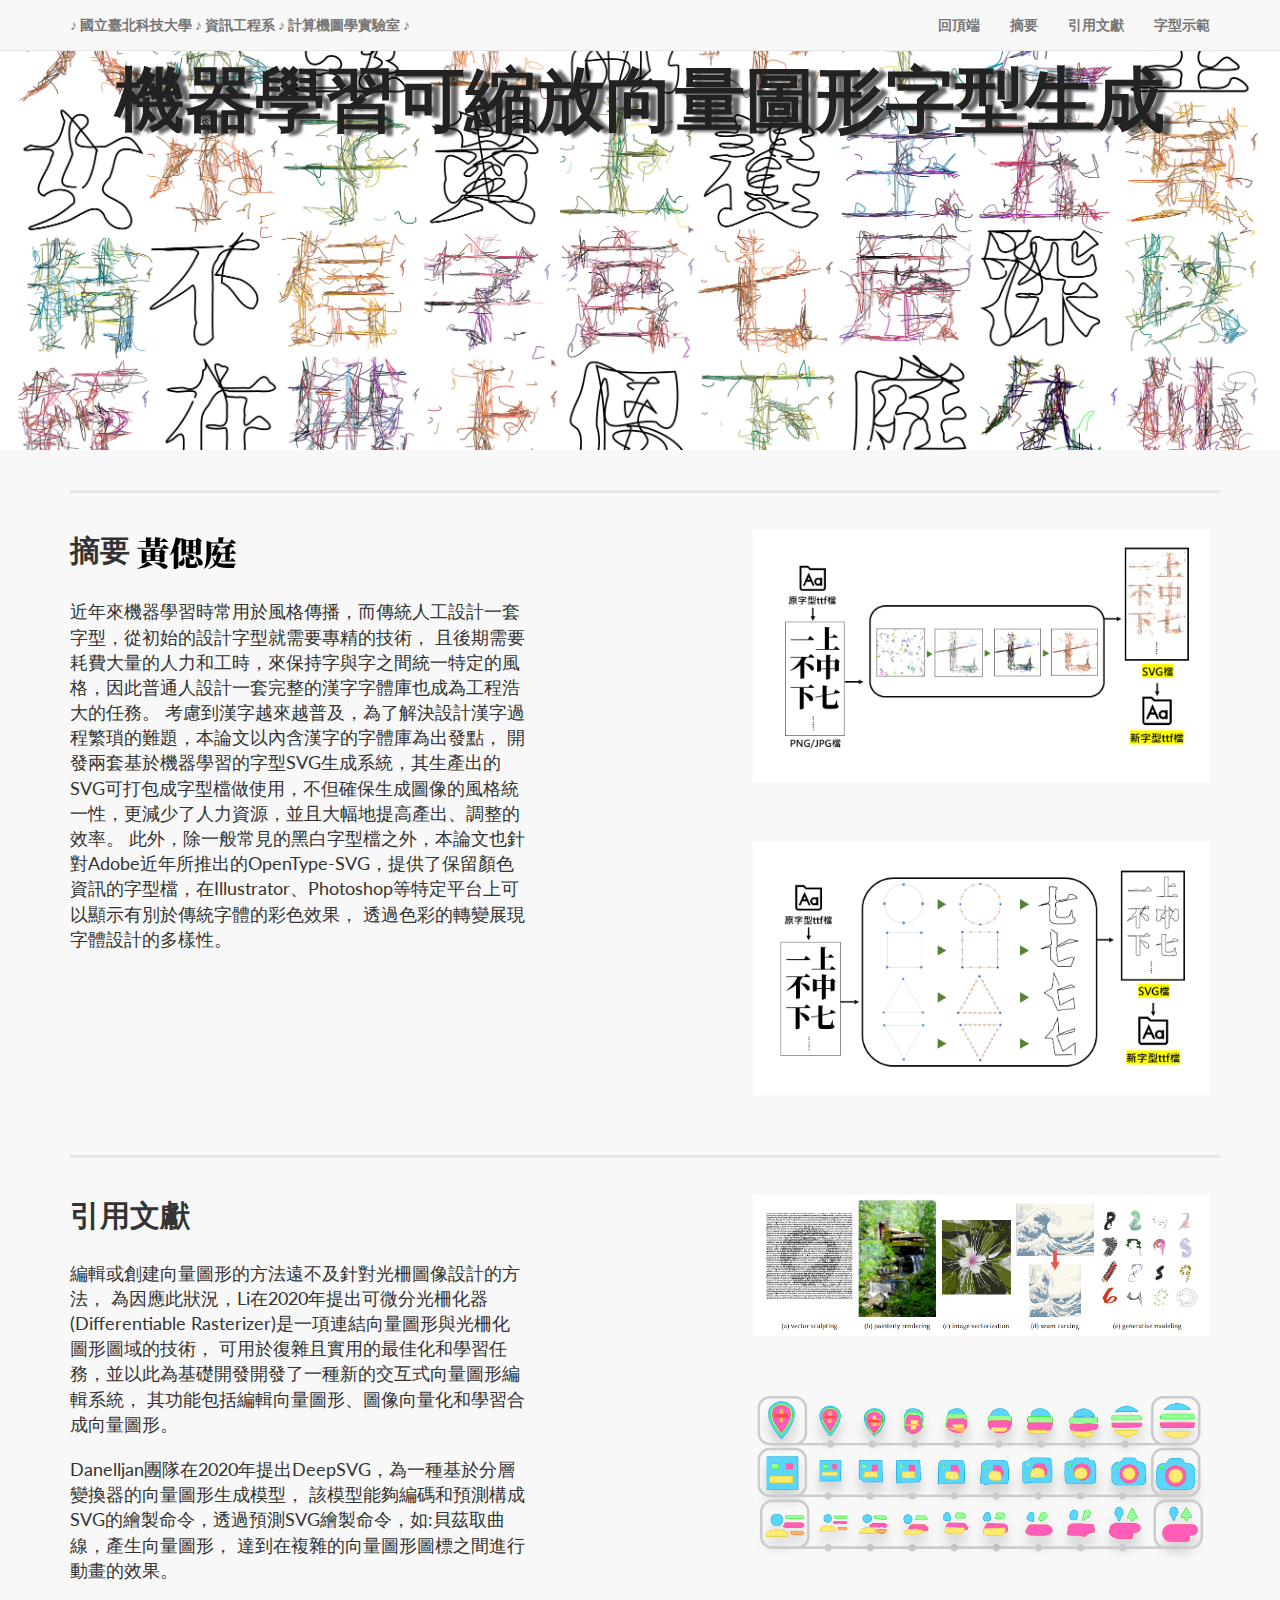
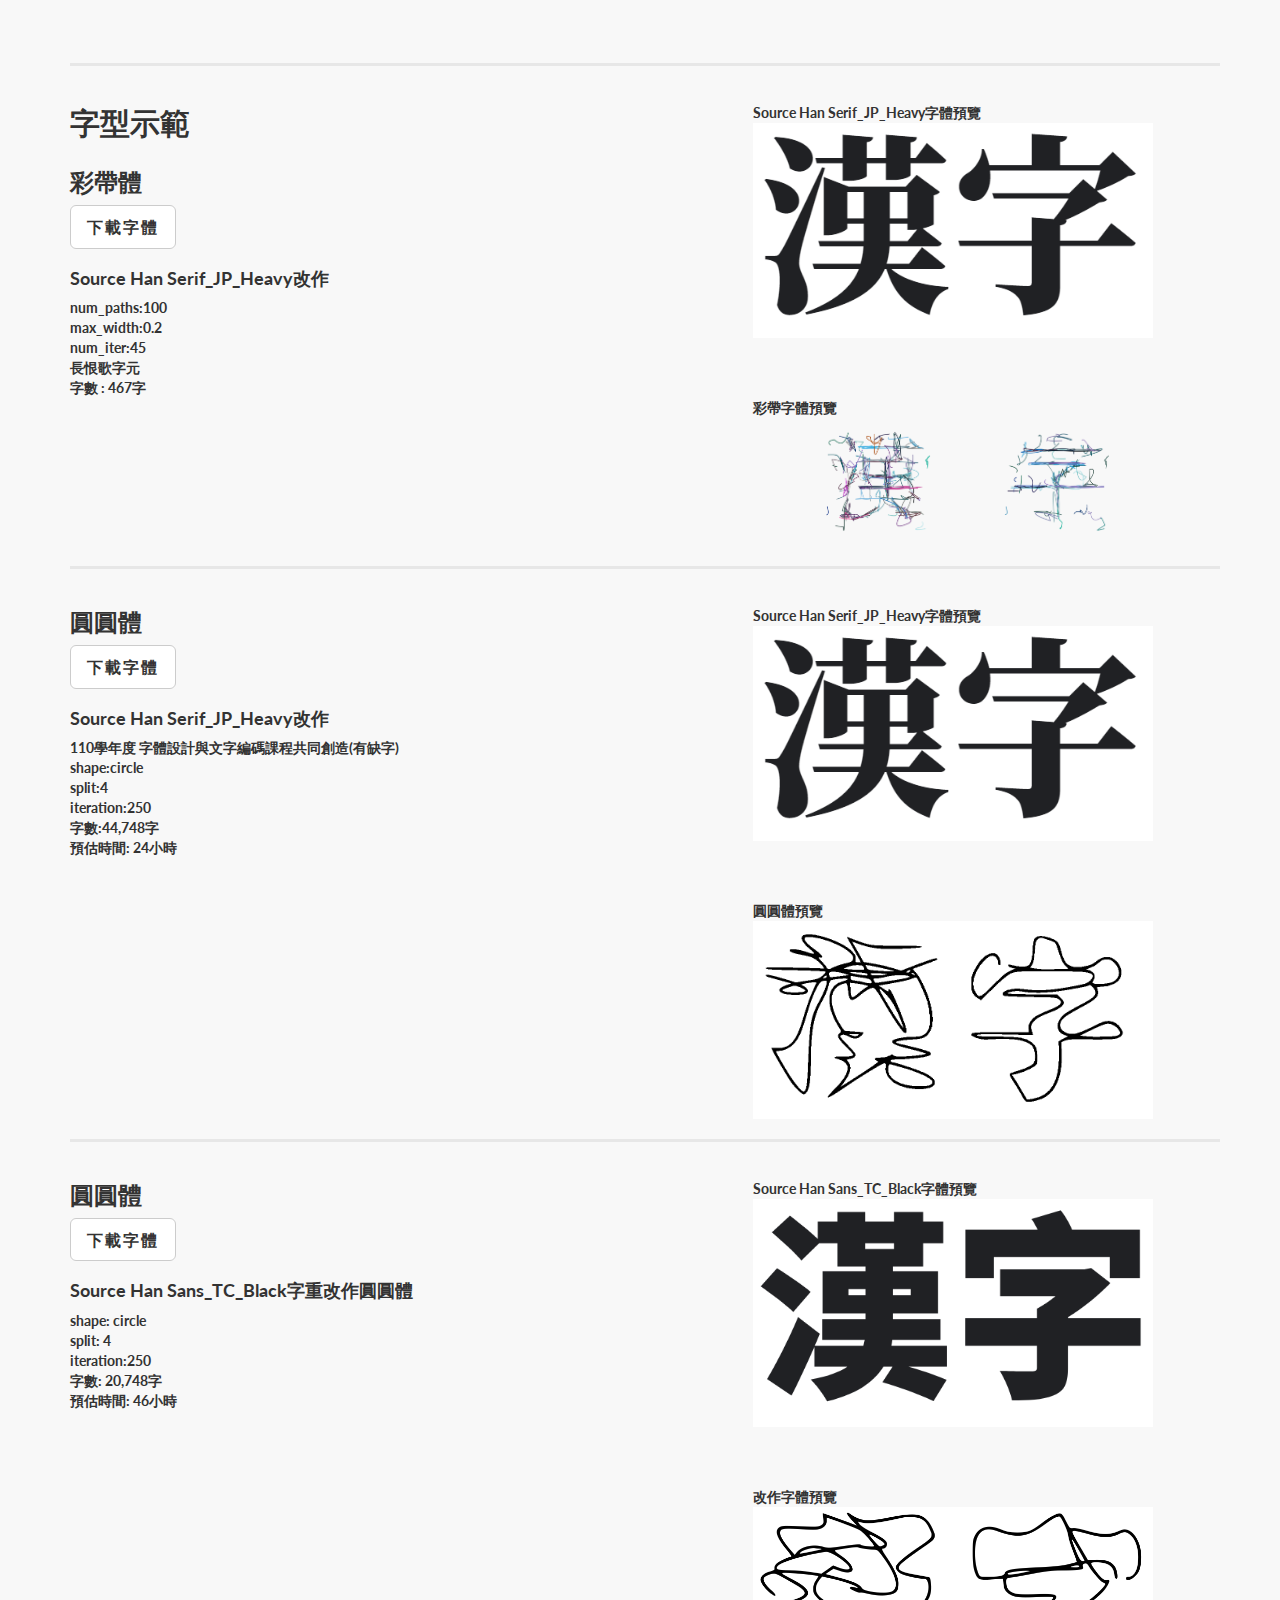
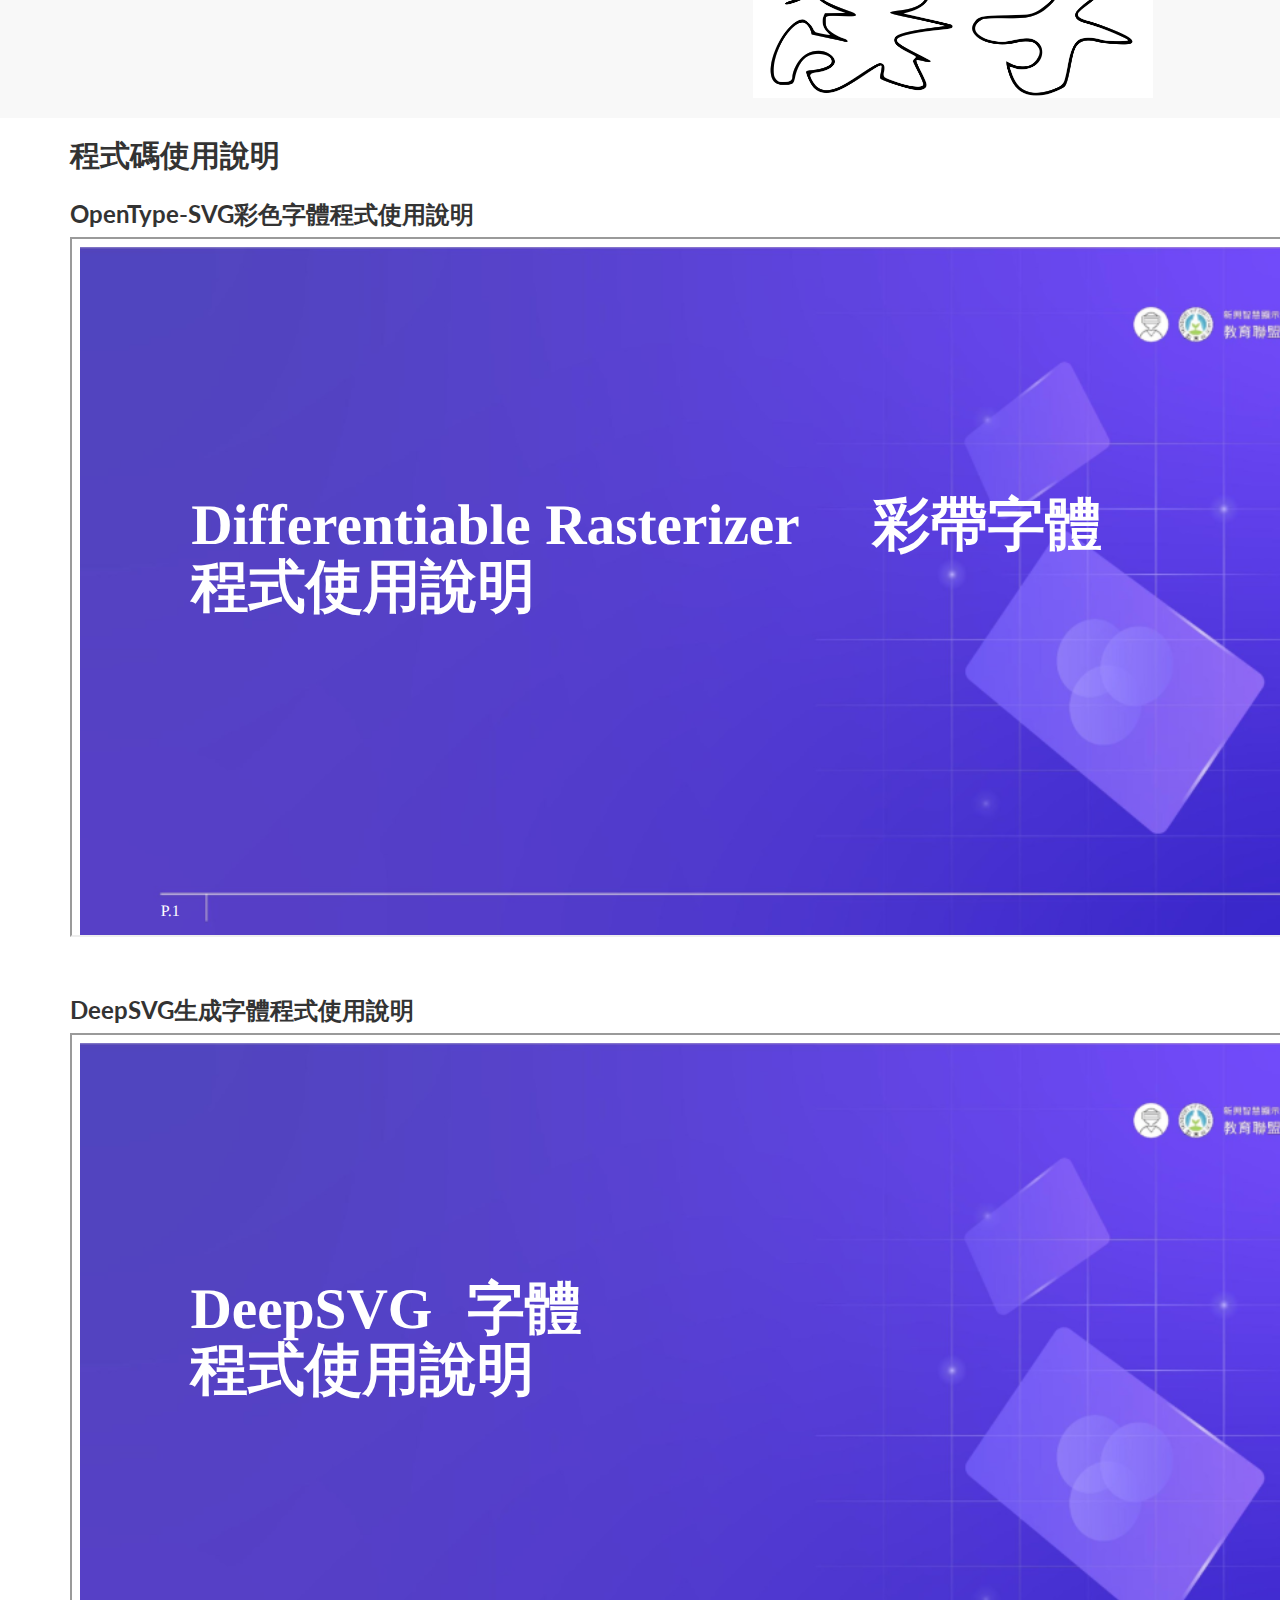
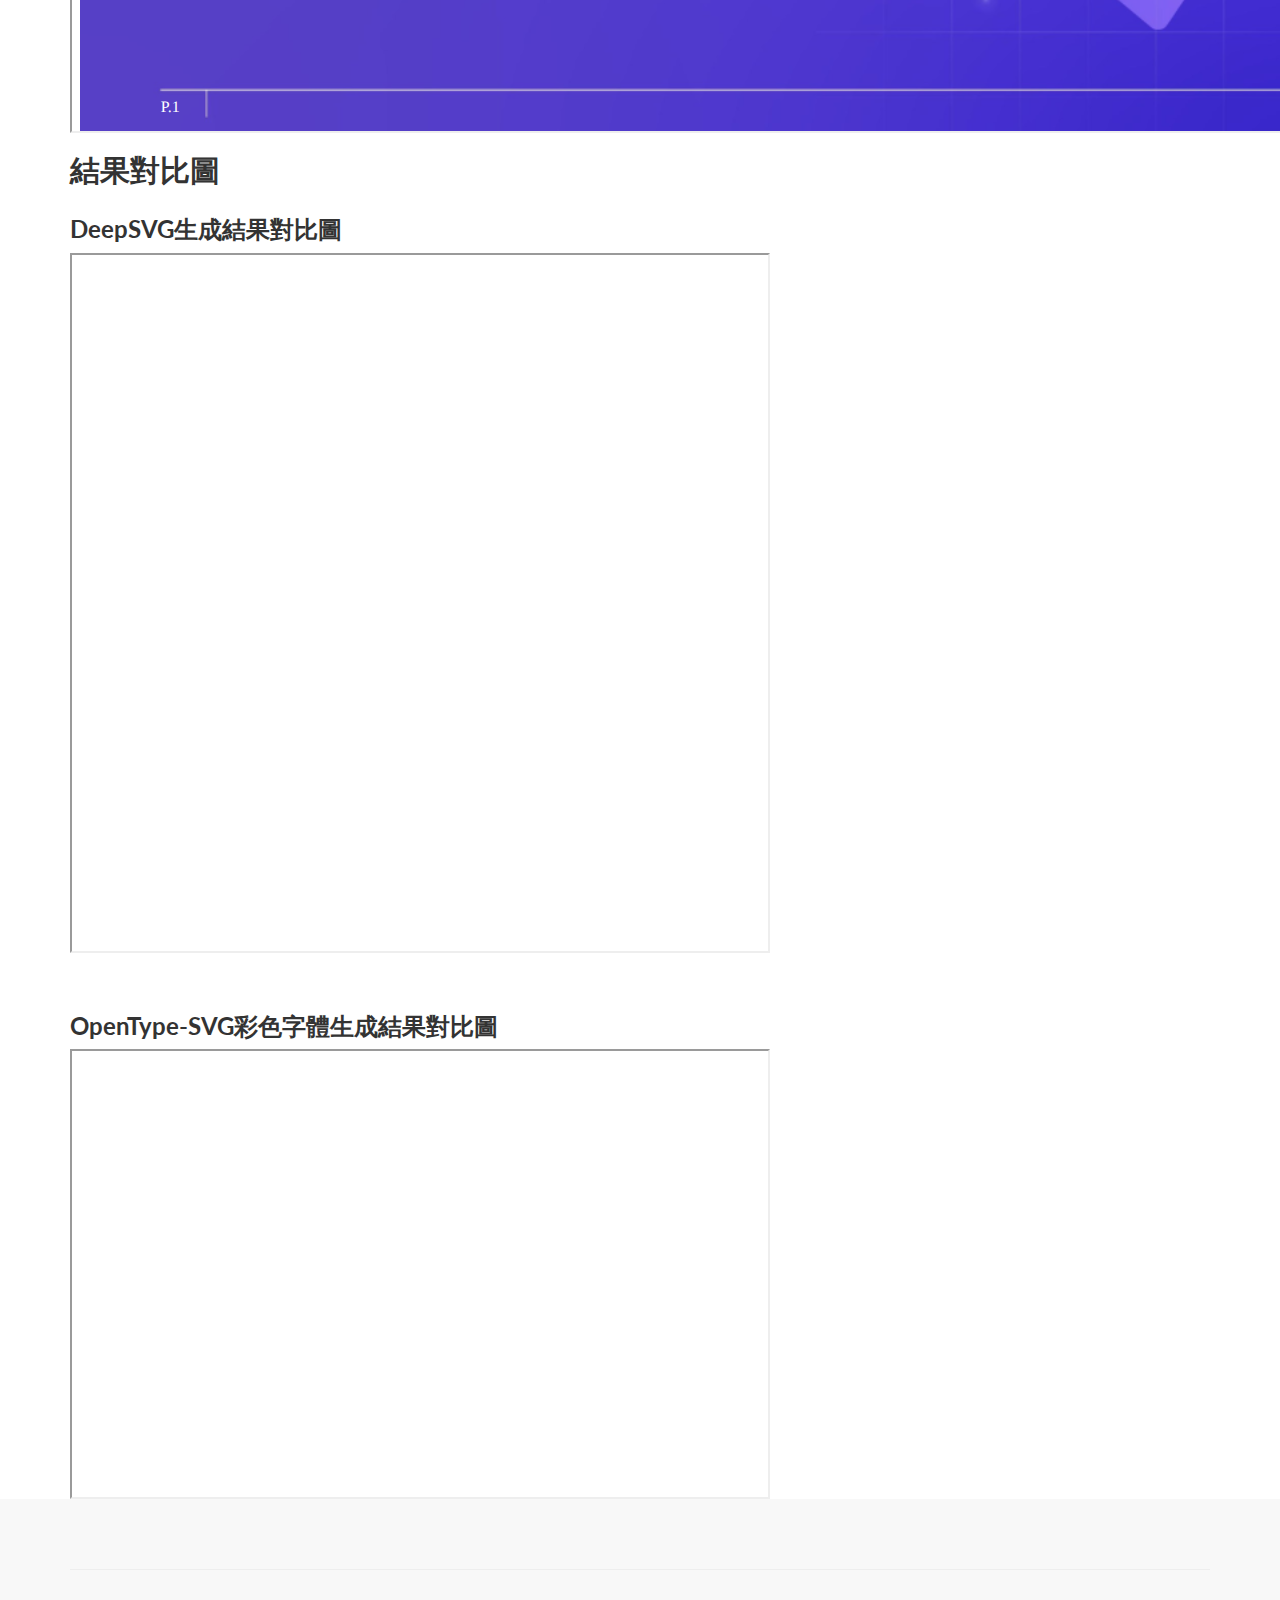
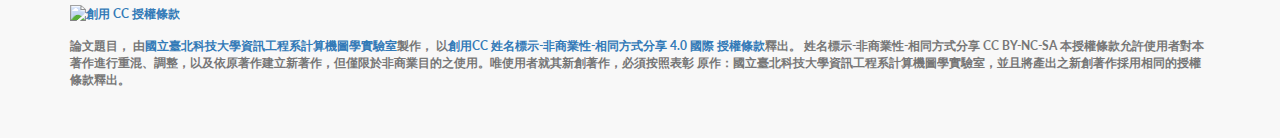
==== commit 7bc97be8: "update pdf" ====
--- a/index.html
+++ b/index.html
@@ -256,6 +256,16 @@
         <iframe src="DeepSVG使用說明.html" width="1300px" height="700px">Microsoft Office</a> 簡報。</iframe>
 
     </div>
+
+    <div class="container">
+        <h2 class="section-heading">結果對比圖</h2>
+        <h3>DeepSVG生成結果對比圖</h3>
+        <iframe src="deepSVG結果對比圖.pdf" width="700px" height="700px"></iframe>
+        <br><br><br>
+        <h3>OpenType-SVG彩色字體生成結果對比圖</h3>
+        <iframe src="siggraph彩帶體比較圖.pdf" width="700px" height="450px"></iframe>
+
+    </div>
 	
     <!-- Footer -->
     <footer>
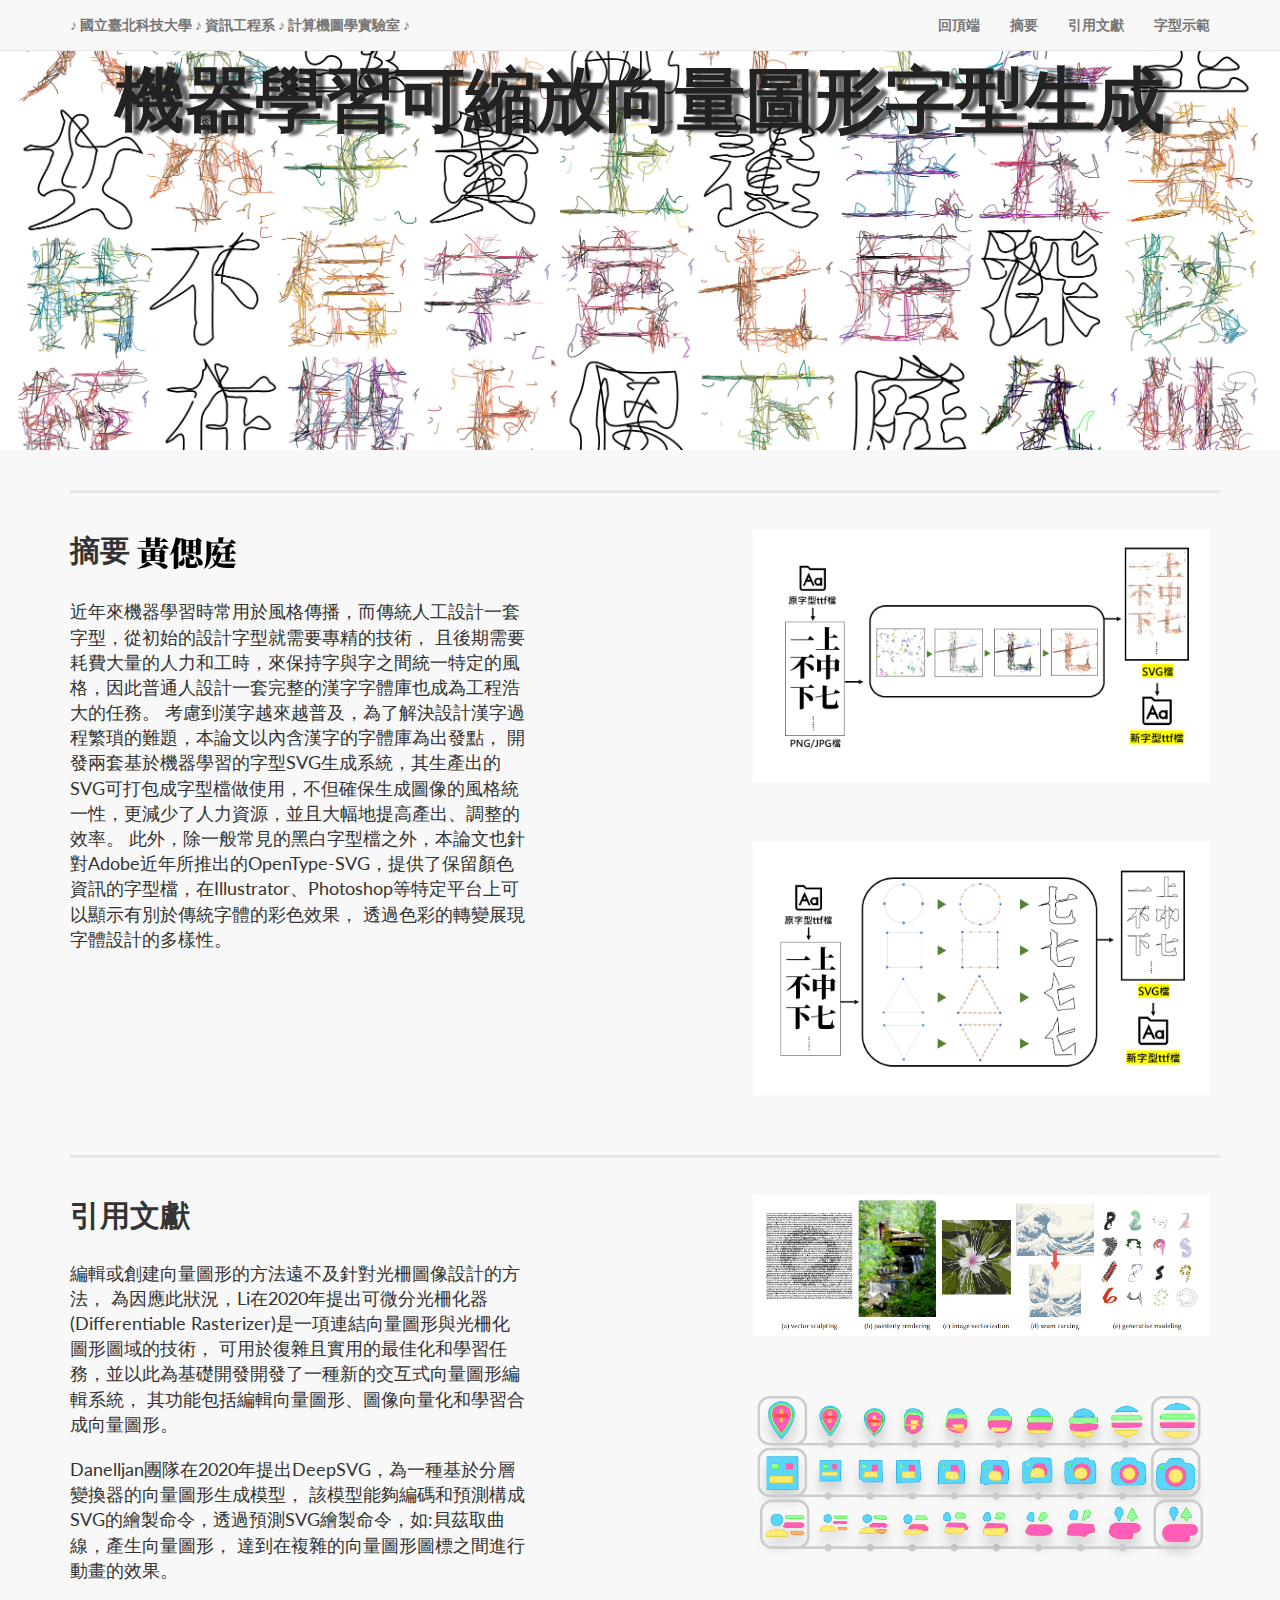
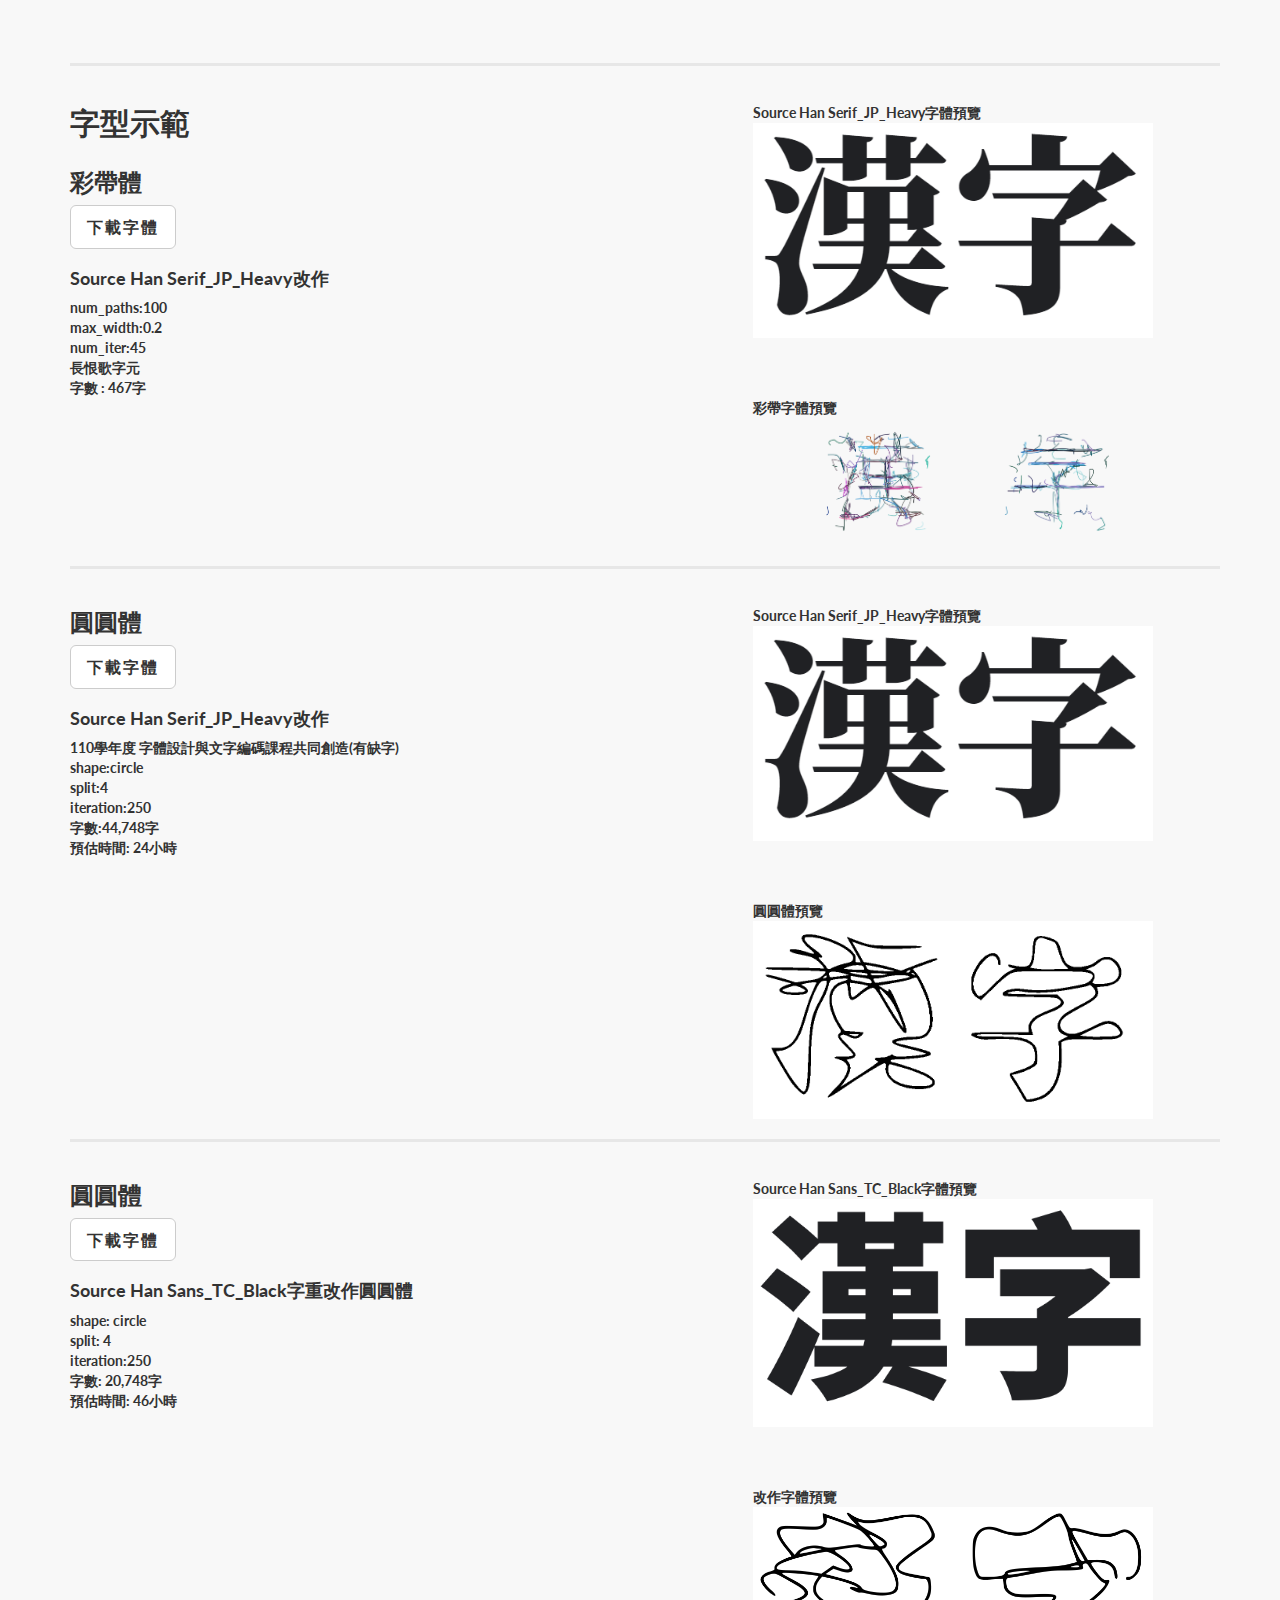
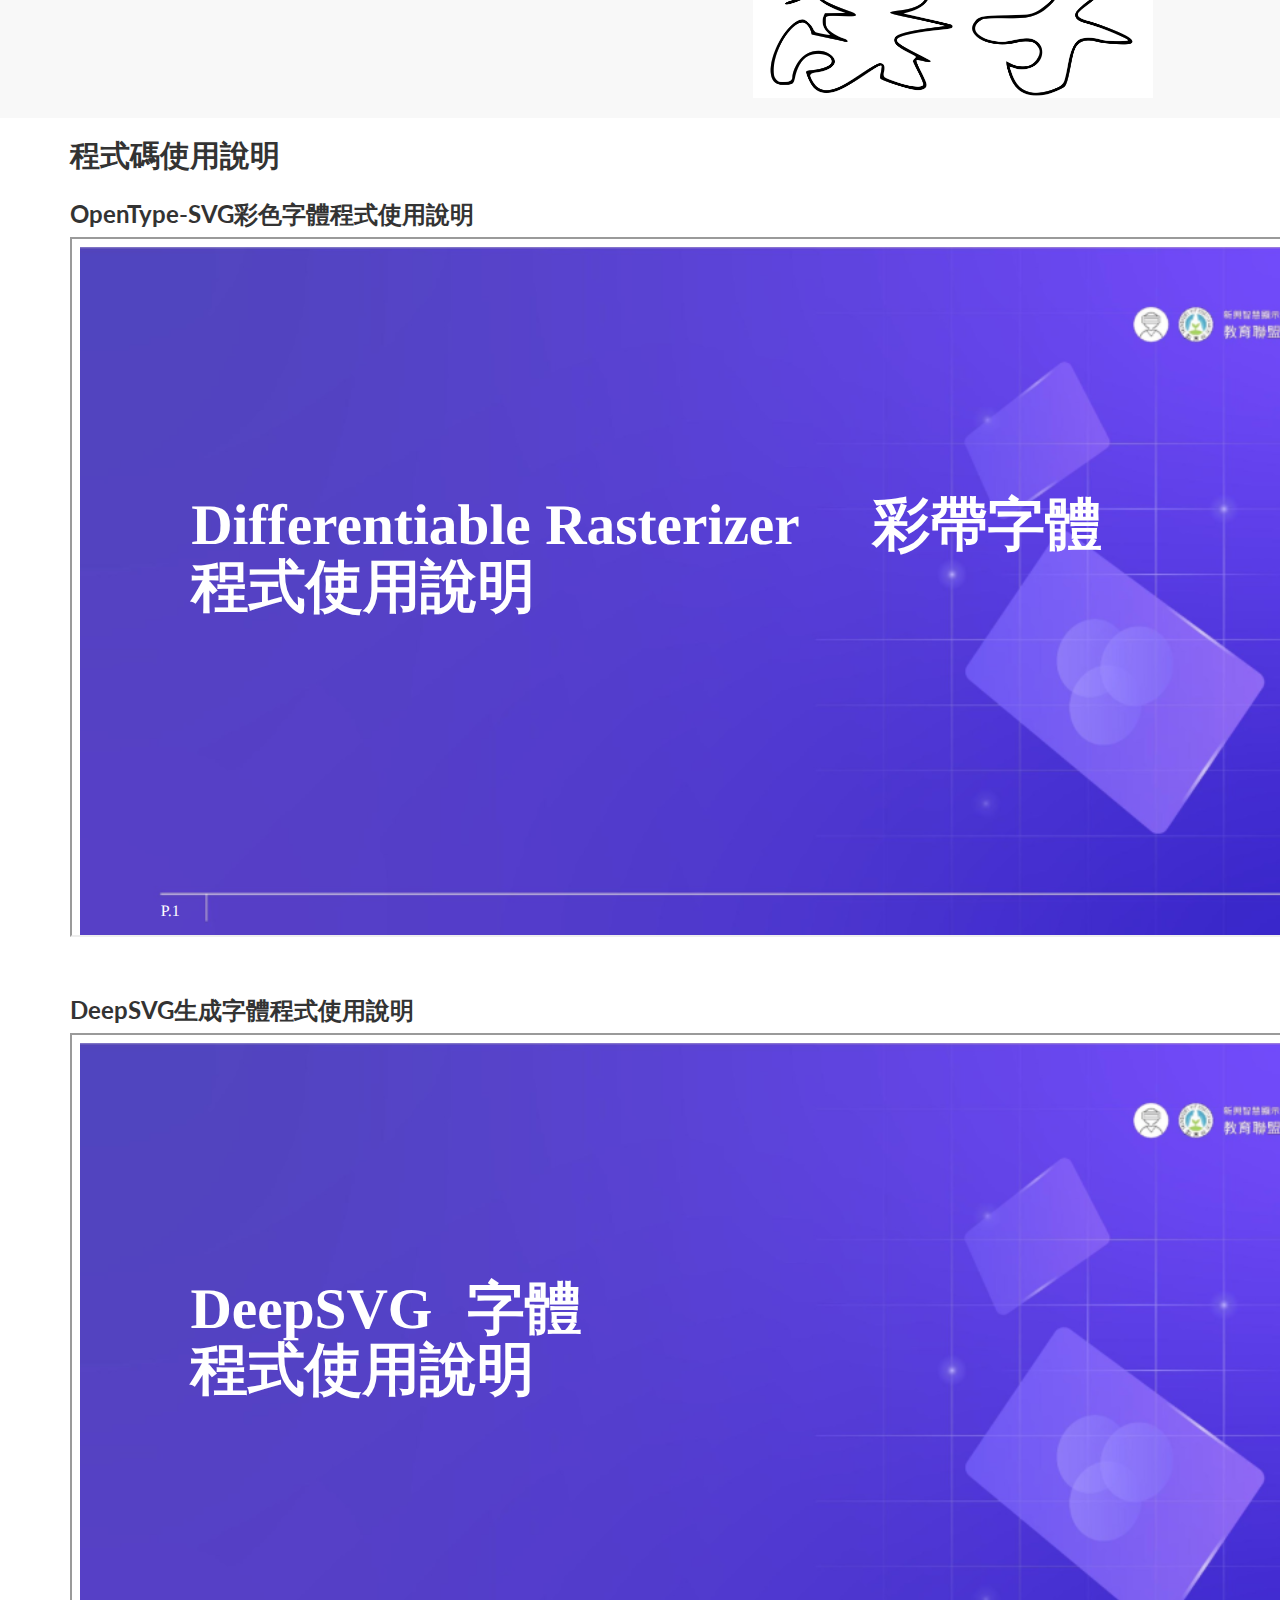
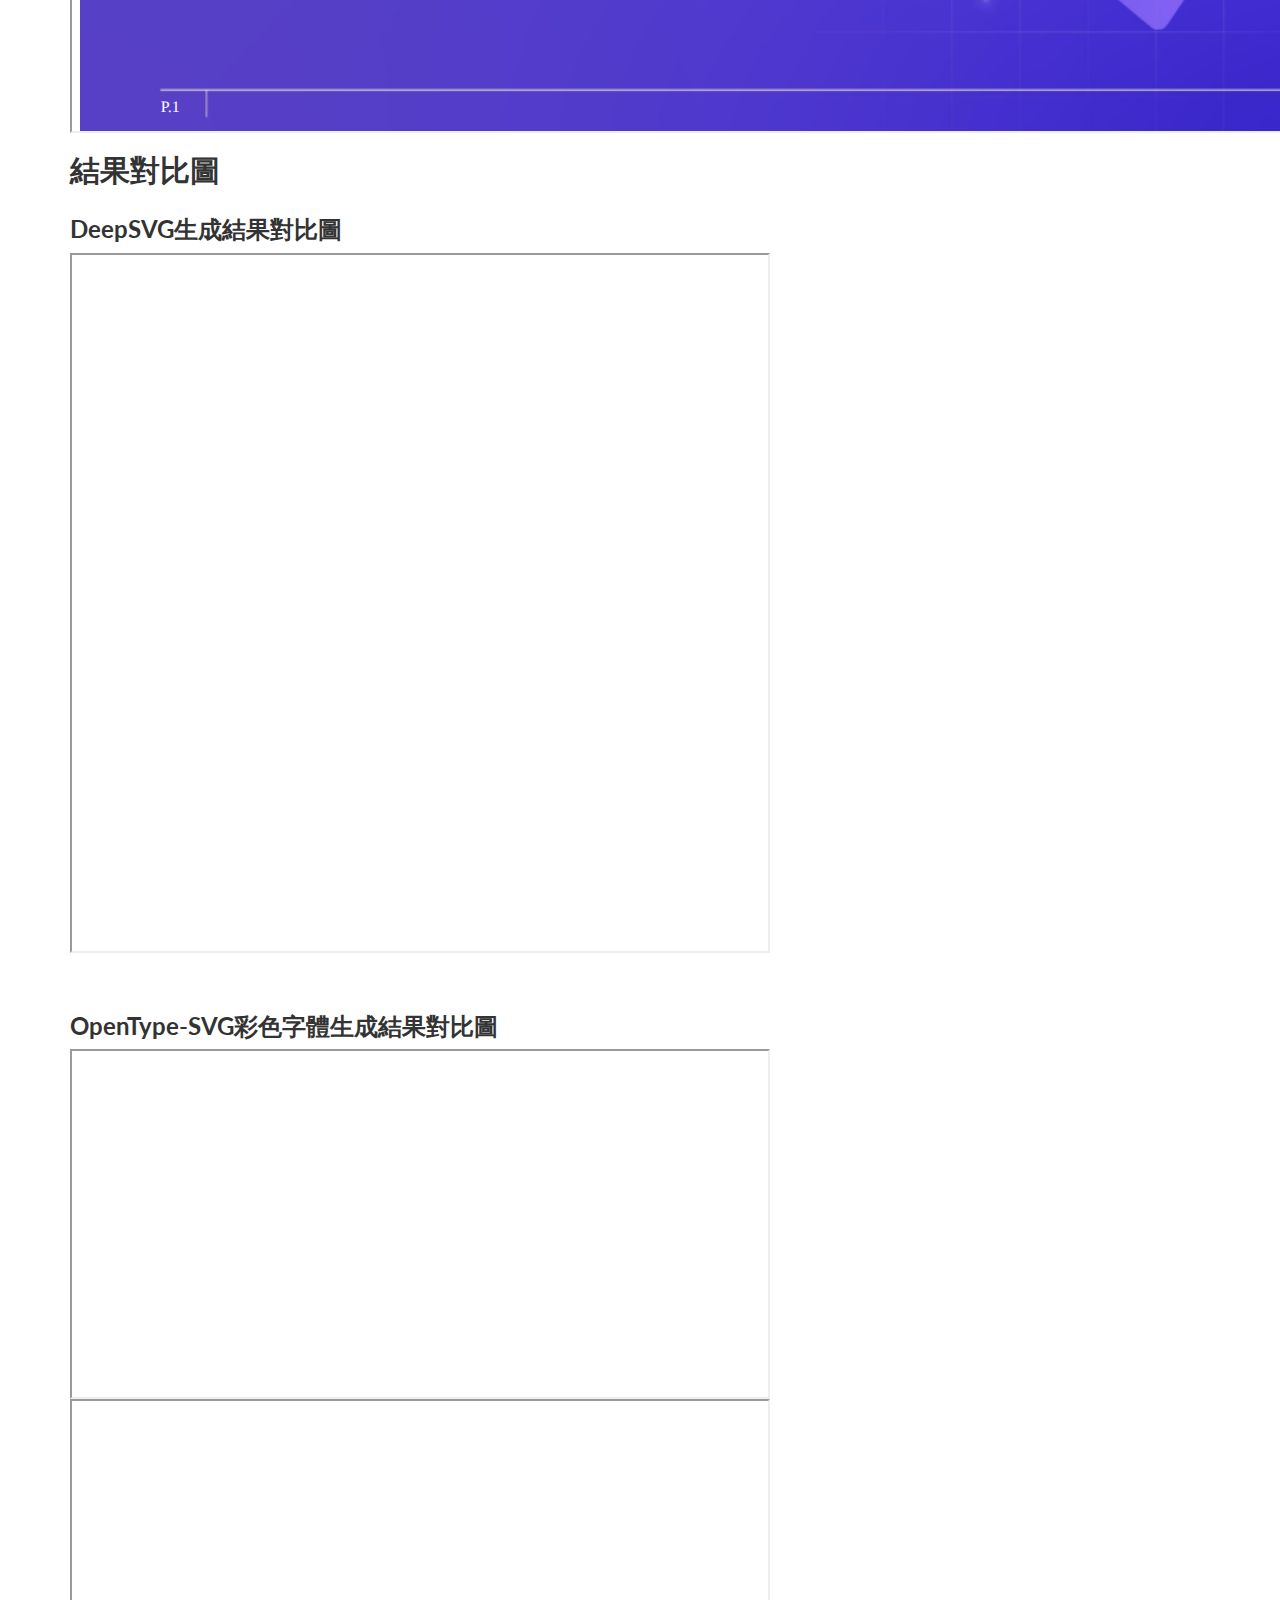
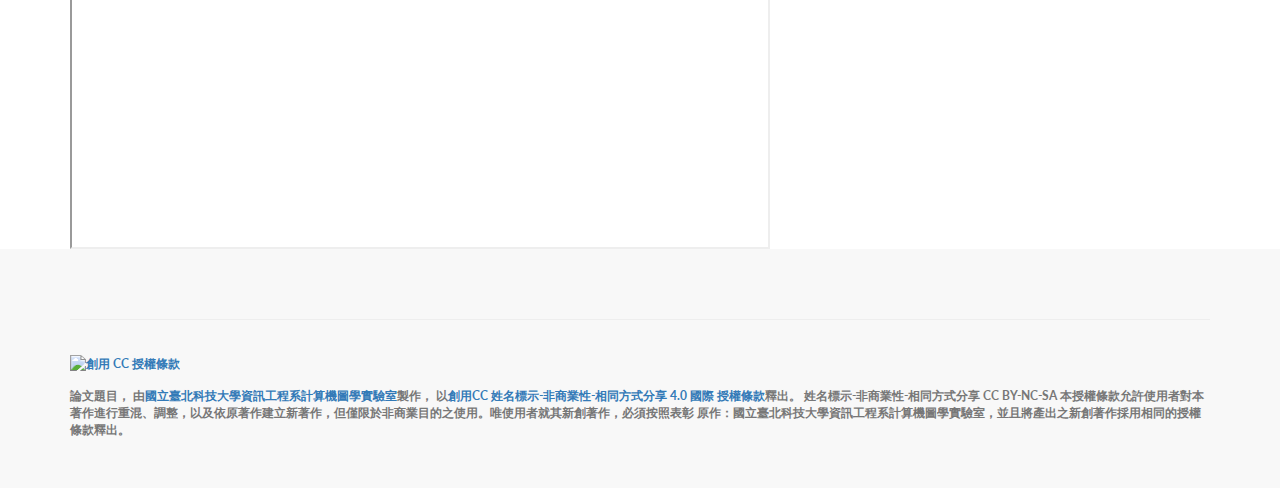
==== commit 2df4ab92: "index update" ====
--- a/index.html
+++ b/index.html
@@ -263,7 +263,8 @@
         <iframe src="deepSVG結果對比圖.pdf" width="700px" height="700px"></iframe>
         <br><br><br>
         <h3>OpenType-SVG彩色字體生成結果對比圖</h3>
-        <iframe src="siggraph彩帶體比較圖.pdf" width="700px" height="450px"></iframe>
+        <iframe src="siggraph彩帶體比較圖.pdf" width="700px" height="350px"></iframe>
+        <iframe src="diffvg黄論文圖用.pdf" width="700px" height="450px"></iframe>
 
     </div>
 	
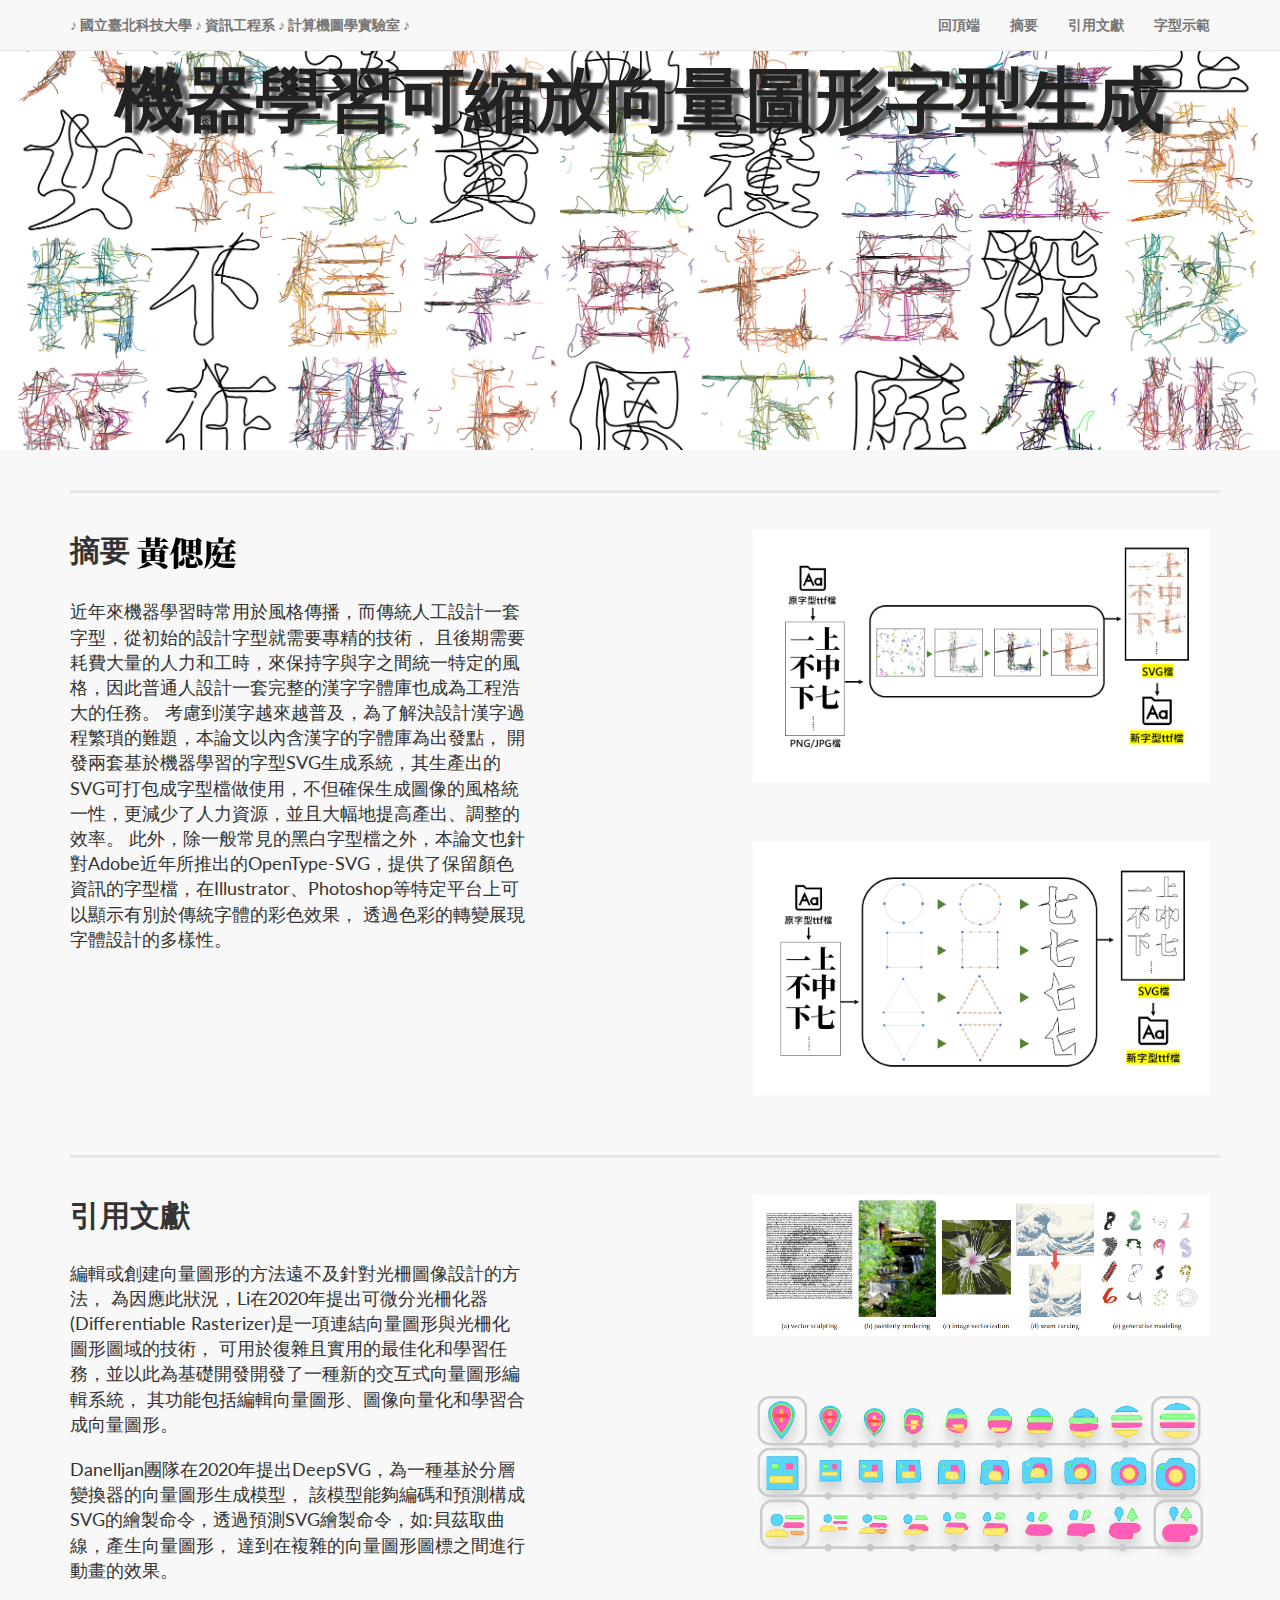
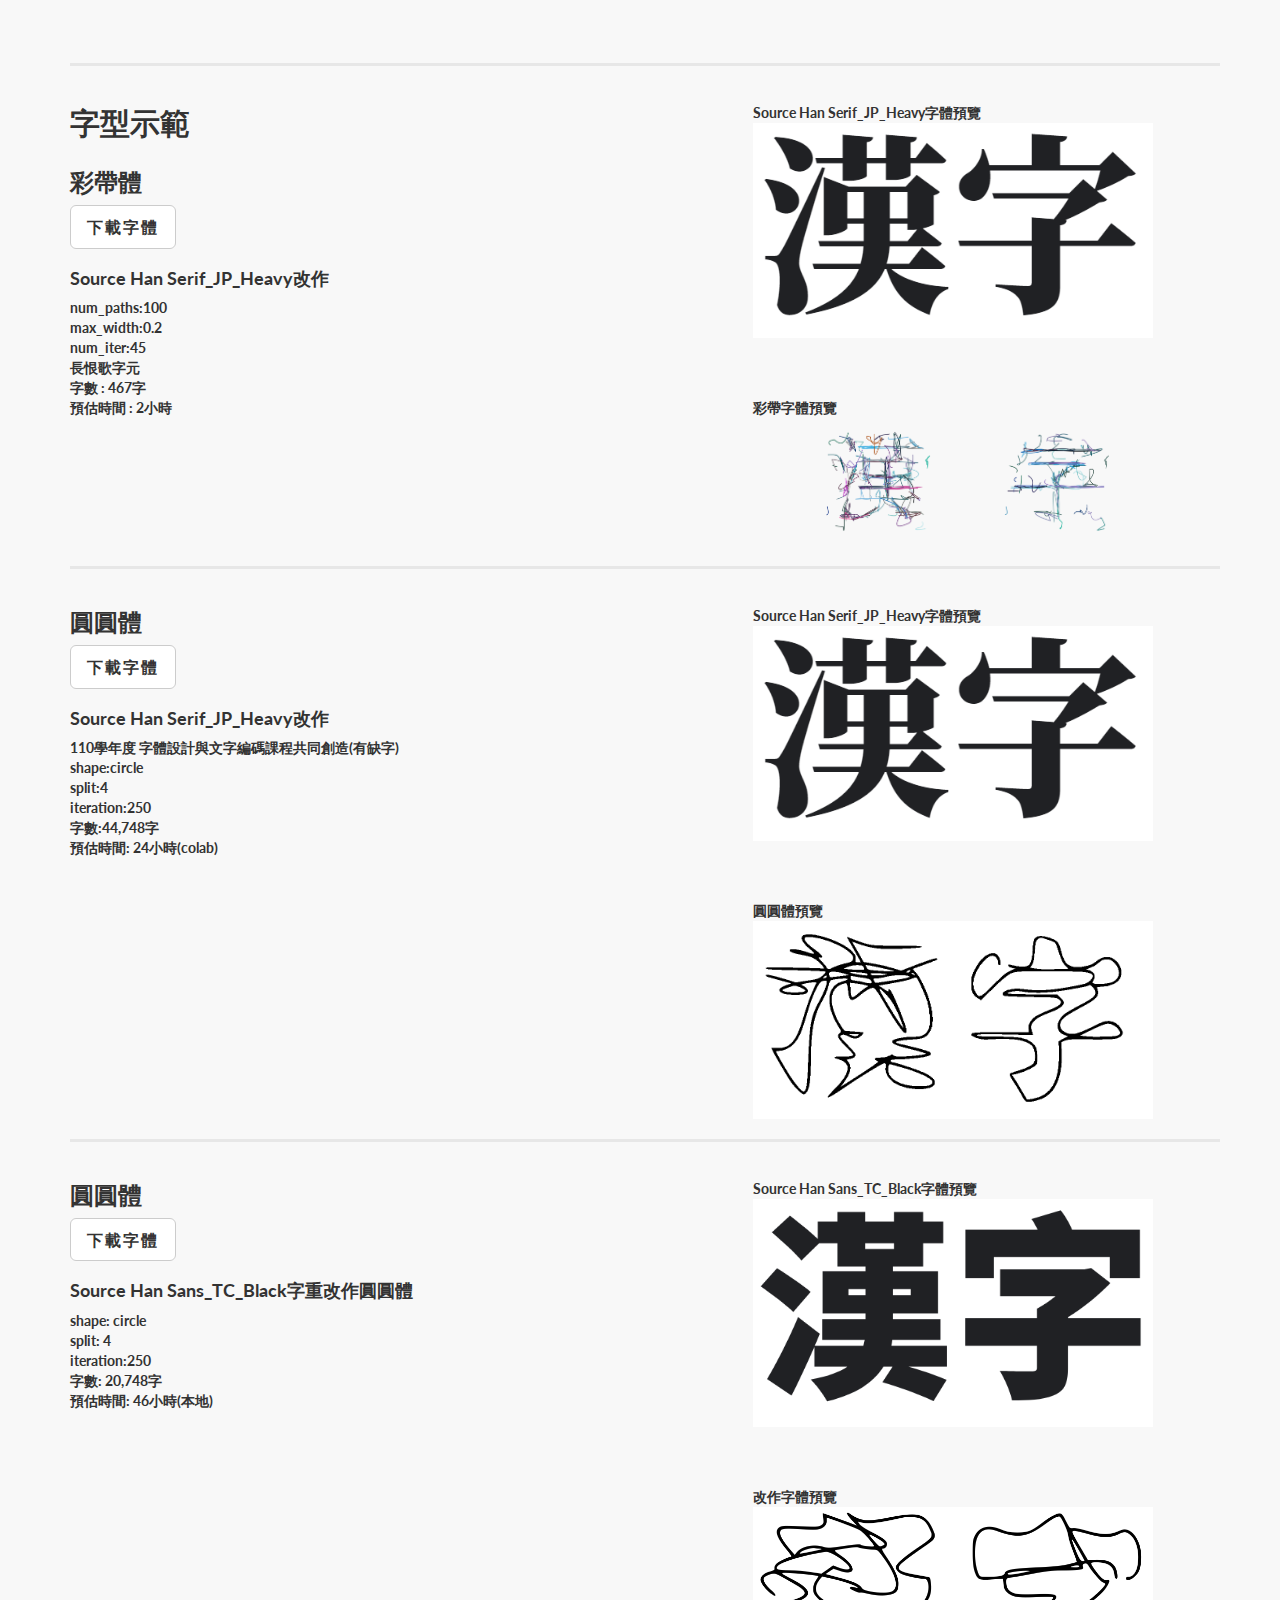
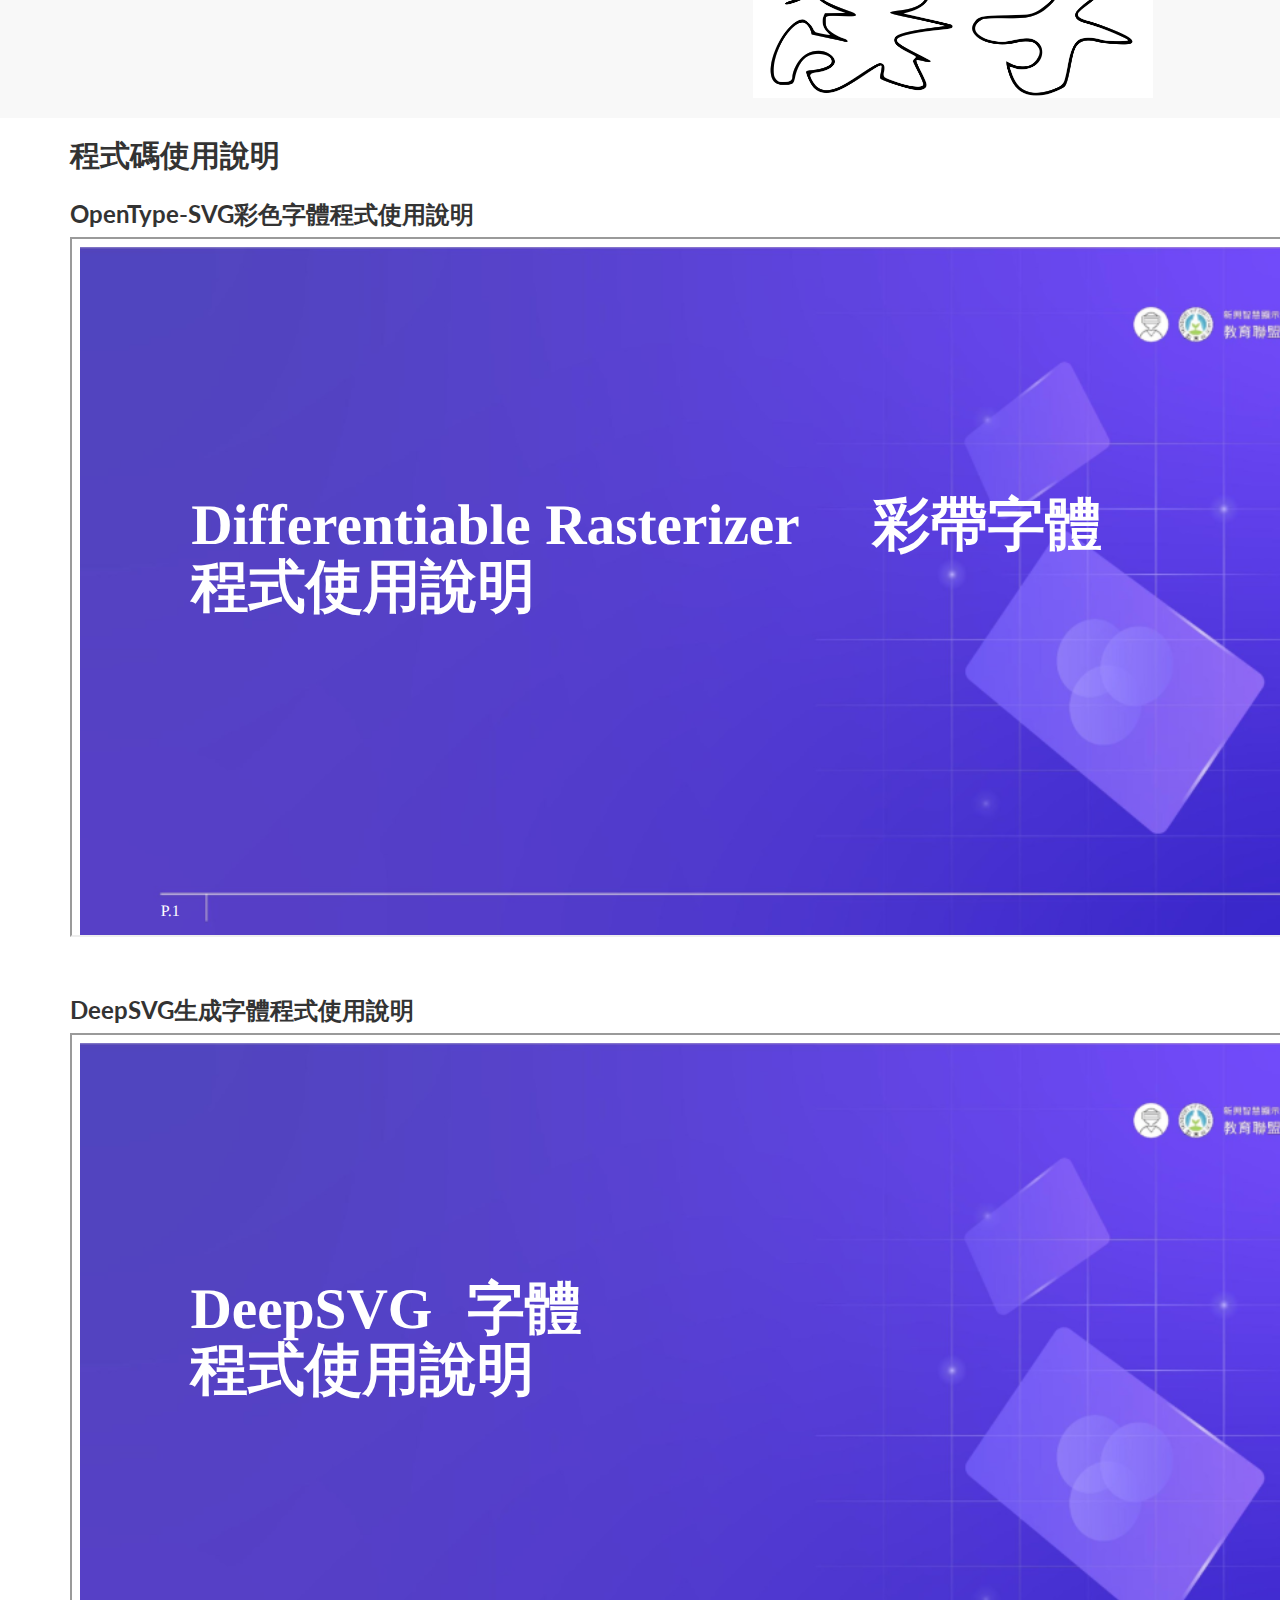
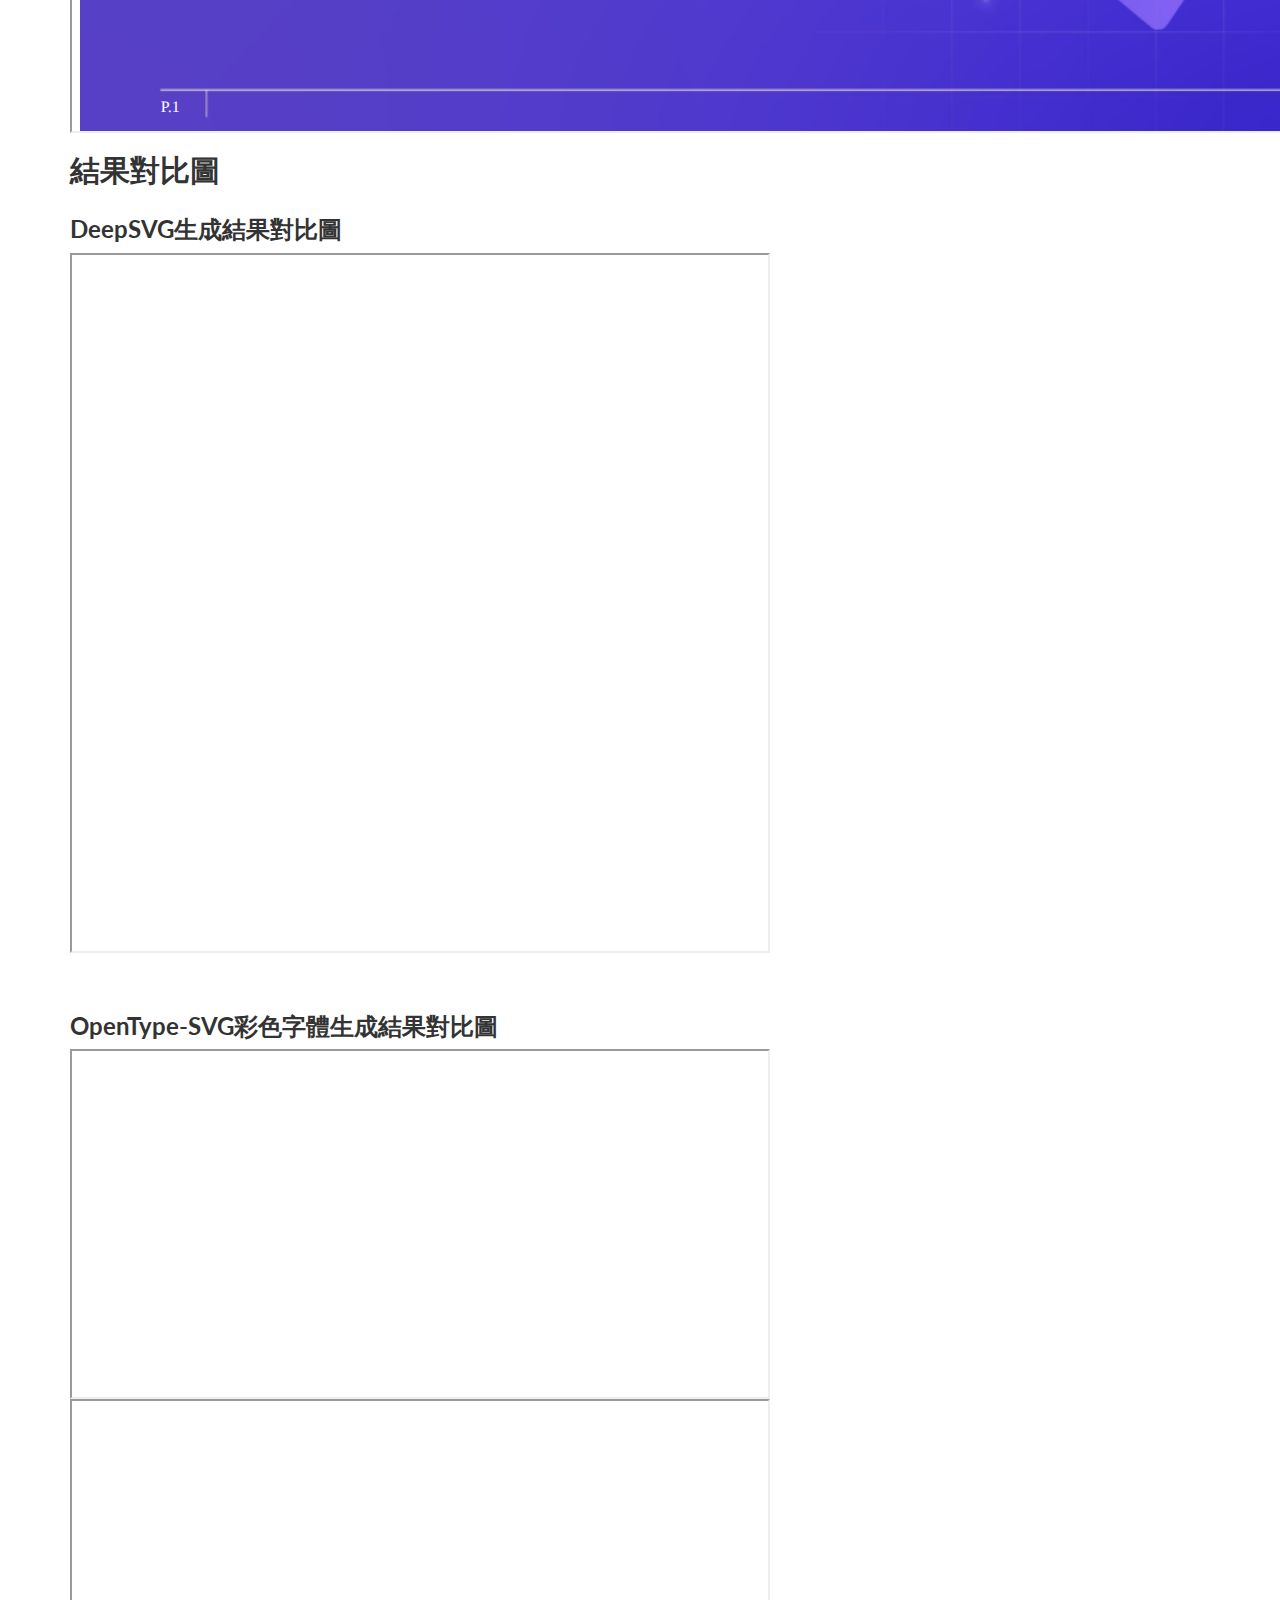
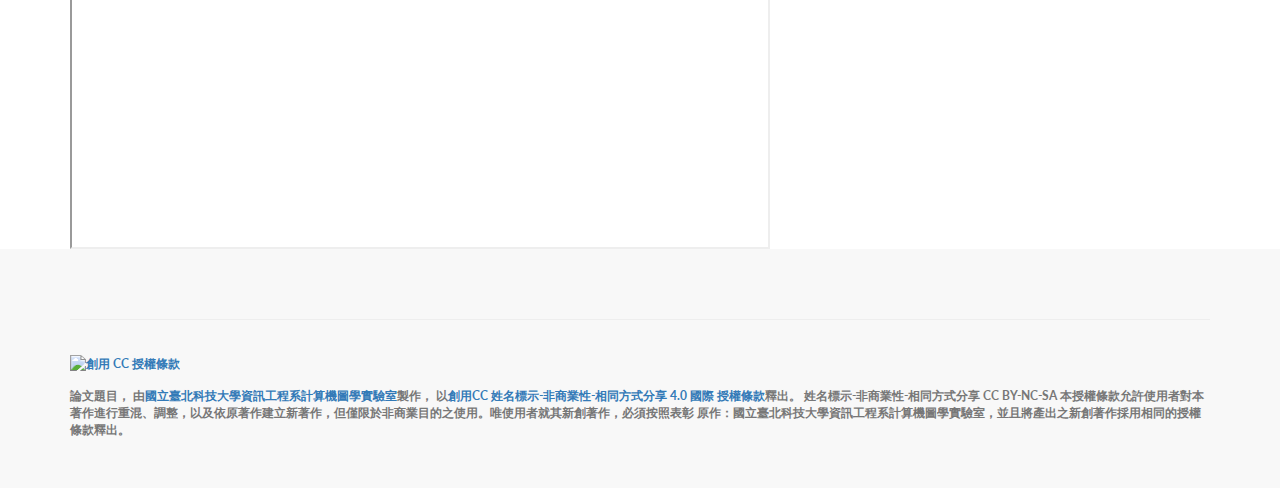
==== commit 73ca2ce3: "Add files via upload" ====
--- a/index.html
+++ b/index.html
@@ -1,313 +1,314 @@
-﻿<!DOCTYPE HTML PUBLIC "-//W3C//DTD HTML 4.01 Transitional//EN">
-<html>
-<head>
-    <title>機器學習可縮放向量圖形字型生成</title>
-    <meta http-equiv="Content-Type" content="text/html; charset=UTF-8">
-	<link rel="stylesheet" type="text/css" href="css/bootstrap.min.lp.css">
-	<link rel="stylesheet" type="text/css" href="css/landing-page.css">
-	<link rel="stylesheet" type="text/css" href="font-awesome/css/font-awesome.min.css">
-    <link rel="stylesheet" type="text/css" href="http://fonts.googleapis.com/css?family=Lato:300,400,700,300italic,400italic,700italic">
-	<link rel="stylesheet" type="text/css" href="css/styleTest.css">
-</head>
-
-<body>
-	<!----------------------------------- Dividing line----------------------------------------------------->
-	
-	<!-- Navigation -->
-    <nav class="navbar navbar-default navbar-fixed-top topnav" role="navigation">
-        <div class="container topnav">
-            <!-- Brand and toggle get grouped for better mobile display -->
-            <div class="navbar-header">
-                
-                <button type="button" class="navbar-toggle" data-toggle="collapse" data-target="#bs-example-navbar-collapse-1">
-                    <span class="sr-only">Toggle navigation</span>
-                    <span class="icon-bar"></span>
-                    <span class="icon-bar"></span>
-                    <span class="icon-bar"></span>
-                </button>
-
-                <a class="navbar-brand topnav" href="https://myweb.ntut.edu.tw/~tjhsieh/">
-                ♪ 國立臺北科技大學 ♪ 資訊工程系 ♪ 計算機圖學實驗室 ♪</a>
-            </div>
-            <!-- Collect the nav links, forms, and other content for toggling -->
-            <div class="collapse navbar-collapse" id="bs-example-navbar-collapse-1">
-                <ul class="nav navbar-nav navbar-right">
-                    <li>
-                        <a href="#top">回頂端</a>
-                    </li>
-					<li>
-                        <a href="#demo1">摘要</a>
-                    </li>
-					<li>
-                        <a href="#demo2">引用文獻</a>
-                    </li>
-                    <li>
-                        <a href="#demo3">字型示範</a>
-                    </li>
-                </ul>
-            </div>
-            <!-- /.navbar-collapse -->
-        </div>
-        <!-- /.container -->
-    </nav>
-
-
-    <!-- Header -->
-    <a name="top"></a>
-    <div class="intro-header">
-        <div class="container" style="height:350px;">
-
-            <div class="row">
-                <div class="col-lg-12" style="height:300px;">
-                    <div class="intro-message" style="position: relative;padding-top: 0%;padding-bottom: 70%;">
-                        <h1>機器學習可縮放向量圖形字型生成</h1>
-                        <!-- <ul class="list-inline intro-social-buttons">
-                            <li>
-                                <a href="demo.html" class="btn btn-default btn-lg"> 
-                                    <span class="network-name" style="font-weight: 900;">進入系統</span>
-                                </a>
-                            </li>
-                        </ul> -->
-                    </div>
-                </div>
-            </div>
-
-        </div>
-        <!-- /.container -->
-
-    </div>
-    <!-- /.intro-header -->
-
-    <!-- Page Content -->
-	<a  name="demo1"></a>
-	<div class="content-section-a">
-
-        <div class="container">
-            <div class="row">
-                <div class="col-lg-5 col-sm-6">
-                    <hr class="section-heading-spacer">
-                    <div class="clearfix"></div>
-					<h2 class="section-heading">摘要     <img id="name" src="huang.svg" width="100"></h2>
-					<p class="lead">近年來機器學習時常用於風格傳播，而傳統人工設計一套字型，從初始的設計字型就需要專精的技術，
-                        且後期需要耗費大量的人力和工時，來保持字與字之間統一特定的風格，因此普通人設計一套完整的漢字字體庫也成為工程浩大的任務。
-                        考慮到漢字越來越普及，為了解決設計漢字過程繁瑣的難題，本論文以內含漢字的字體庫為出發點，
-                        開發兩套基於機器學習的字型SVG生成系統，其生產出的SVG可打包成字型檔做使用，不但確保生成圖像的風格統一性，更減少了人力資源，並且大幅地提高產出、調整的效率。
-                        此外，除一般常見的黑白字型檔之外，本論文也針對Adobe近年所推出的OpenType-SVG，提供了保留顏色資訊的字型檔，在Illustrator、Photoshop等特定平台上可以顯示有別於傳統字體的彩色效果，
-                        透過色彩的轉變展現字體設計的多樣性。</p>
-                </div>
-                <div class="col-lg-5 col-lg-offset-2 col-sm-6">
-					<br><br><br>
-                    <img class="img-responsive" src="img/大略架構圖1.png" alt="">
-					<br><br><br>
-                    <img class="img-responsive" src="img/大略架構圖2.png" alt="">
-                </div>
-            </div>
-
-        </div>
-        <!-- /.container -->
-
-    </div>
-    <!-- /.content-section-a -->
-
-    <a  name="demo2"></a>	
-	<div class="content-section-a">
-
-        <div class="container">
-            <div class="row">
-                <div class="col-lg-5 col-sm-6">
-                    <hr class="section-heading-spacer">
-                    <div class="clearfix"></div>
-                    <h2 class="section-heading">引用文獻</h2>
-					<p class="lead">編輯或創建向量圖形的方法遠不及針對光柵圖像設計的方法，
-                        為因應此狀況，Li在2020年提出可微分光柵化器(Differentiable Rasterizer)是一項連結向量圖形與光柵化圖形圖域的技術，
-                        可用於復雜且實用的最佳化和學習任務，並以此為基礎開發開發了一種新的交互式向量圖形編輯系統，
-                        其功能包括編輯向量圖形、圖像向量化和學習合成向量圖形。</p>
-                    <p class="lead">Danelljan團隊在2020年提出DeepSVG，為一種基於分層變換器的向量圖形生成模型，
-                        該模型能夠編碼和預測構成SVG的繪製命令，透過預測SVG繪製命令，如:貝茲取曲線，產生向量圖形，
-                        達到在複雜的向量圖形圖標之間進行動畫的效果。</p>                    
-                </div>
-                <div class="col-lg-5 col-lg-offset-2 col-sm-6">
-					<br><br><br>
-                    <img class="img-responsive" src="img/teaser.jpg" alt="">
-                    <br><br><br>
-                    <img class="img-responsive" src="img/deepSVG.png" alt="">
-                </div>
-            </div>
-
-        </div>
-        <!-- /.container -->
-
-    </div>
-    <!-- /.content-section-a -->
-	
-	<a name="demo3"></a>
-	<div class="content-section-a">
-
-        <div class="container">
-            <div class="row">
-                <div class="col-lg-5 col-sm-6">
-                    <hr class="section-heading-spacer">
-                    <div class="clearfix"></div>
-					<h2 class="section-heading">字型示範</h2>
-					<!-- <p class="lead">展示本論文所生成字型以及提供下載</p> -->
-                    <h3>彩帶體</h3>
-                    <p class="lead">
-                        <a href="./setofont.ttf" class="btn btn-default btn-lg"> 
-                            <span class="network-name" style="font-weight: 900;">下載字體</span>
-                        </a>
-                    </p>
-                    <p class="lead">
-                        <h4>Source Han Serif_JP_Heavy改作</h4>
-                        num_paths:100<br>
-                        max_width:0.2<br>
-                        num_iter:45<br>
-                        長恨歌字元<br>
-                        字數 : 467字<br>
-                    </p>
-                </div>
-                <div class="col-lg-5 col-lg-offset-2 col-sm-6">
-                    
-                    <br><br><br>
-                    Source Han Serif_JP_Heavy字體預覽
-                    <img class="img-responsive" src="img/serif_heavy.PNG" width = 400 alt="">
-
-					<br><br><br>
-                    彩帶字體預覽
-                    <img class="img-responsive" src="img/diffvg.png" alt="">
-                </div>
-            </div>
-
-            <div class="row">
-                <div class="col-lg-5 col-sm-6">
-                    <hr class="section-heading-spacer">
-                    <div class="clearfix"></div>
-                    <h3>圓圓體</h3>
-                    <p class="lead">
-                        <a href="./Source Han Serif Heavy_改作圓圓體.ttf" class="btn btn-default btn-lg"> 
-                            <span class="network-name" style="font-weight: 900;">下載字體</span>
-                        </a>
-                    </p>
-                    <p class="lead">
-                        <h4>Source Han Serif_JP_Heavy改作</h4> 
-                        110學年度 字體設計與文字編碼課程共同創造(有缺字)<br>
-                        shape:circle<br>
-                        split:4<br>
-                        iteration:250<br>
-                        字數:44,748字<br> 
-                        預估時間: 24小時<br> 
-                    </p>
-                </div>
-                <div class="col-lg-5 col-lg-offset-2 col-sm-6">
-                    
-                    <br><br><br>
-                    Source Han Serif_JP_Heavy字體預覽
-                    <img class="img-responsive" src="img/serif_heavy.PNG" width = 400 alt="">
-                    
-                    <br><br><br>
-                    圓圓體預覽
-                    <img class="img-responsive" src="img/circle_4.PNG" width = 400 alt="">
-                </div>
-            </div>
-
-            <div class="row">
-                <div class="col-lg-5 col-sm-6">
-                    <hr class="section-heading-spacer">
-                    <div class="clearfix"></div>
-                    <h3>圓圓體</h3>
-                    <p class="lead">
-                        <a href="./Noto Sans TC Black _改作圓圓體.ttf" class="btn btn-default btn-lg"> 
-                            <span class="network-name" style="font-weight: 900;">下載字體</span>
-                        </a>
-                    </p>
-                    <p class="lead">
-                        <h4>Source Han Sans_TC_Black字重改作圓圓體</h4>
-                        shape: circle<br>
-                        split: 4<br>
-                        iteration:250<br>
-                        字數: 20,748字<br>
-                        預估時間: 46小時<br>
-                    </p>
-                </div>
-                <div class="col-lg-5 col-lg-offset-2 col-sm-6">
-                    
-                    <br><br><br>
-                    Source Han Sans_TC_Black字體預覽
-                    <img class="img-responsive" src="img/noto_black.PNG" width = 400 alt="">
-                    
-                    <br><br><br>
-                    改作字體預覽
-                    <img class="img-responsive" src="img/circle_4_noto.PNG" width = 400 alt="">
-                </div>
-            </div>
-
-
-        </div>
-        <!-- /.container -->
-
-    </div>
-    <!-- /.content-section-a -->
-
-    <div class="container">
-        <h2 class="section-heading">程式碼使用說明</h2>
-        <h3>OpenType-SVG彩色字體程式使用說明</h3>
-        <iframe src="Diffvg使用說明.html" width="1300px" height="700px">Microsoft Office</a> 簡報。</iframe>
-        <br><br><br>
-        <h3>DeepSVG生成字體程式使用說明</h3>
-        <iframe src="DeepSVG使用說明.html" width="1300px" height="700px">Microsoft Office</a> 簡報。</iframe>
-
-    </div>
-
-    <div class="container">
-        <h2 class="section-heading">結果對比圖</h2>
-        <h3>DeepSVG生成結果對比圖</h3>
-        <iframe src="deepSVG結果對比圖.pdf" width="700px" height="700px"></iframe>
-        <br><br><br>
-        <h3>OpenType-SVG彩色字體生成結果對比圖</h3>
-        <iframe src="siggraph彩帶體比較圖.pdf" width="700px" height="350px"></iframe>
-        <iframe src="diffvg黄論文圖用.pdf" width="700px" height="450px"></iframe>
-
-    </div>
-	
-    <!-- Footer -->
-    <footer>
-        <div class="container">
-			<div class="row">
-                <div class="col-lg-12">
-                    <hr>
-                    <p></p>
-                </div>
-            </div>
-            <div class="row">
-                <div class="col-lg-12">
-                    <p class="copyright text-muted small"><a rel="license" href="http://creativecommons.org/licenses/by-nc-sa/4.0/"><img alt="創用 CC 授權條款" style="border-width:0" src="http://i.creativecommons.org/l/by-nc-sa/4.0/88x31.png" /></a><span xmlns:dct="http://purl.org/dc/terms/" href="http://purl.org/dc/dcmitype/InteractiveResource" property="dct:title" rel="dct:type"></span>
-                    </p>
-                </div>
-            </div>
-            <div class="row">
-                <div class="col-lg-12">
-                    <p class="copyright text-muted small">
-			論文題目，
-
-            由<a xmlns:cc="http://creativecommons.org/ns#" href="http://www.cc.ntut.edu.tw/~tjhsieh/" property="cc:attributionName" rel="cc:attributionURL">國立臺北科技大學資訊工程系計算機圖學實驗室</a>製作，
-			以<a rel="license" href="http://creativecommons.org/licenses/by-nc-sa/4.0/">創用CC 姓名標示-非商業性-相同方式分享 4.0 國際 授權條款</a>釋出。
-			姓名標示-非商業性-相同方式分享 CC BY-NC-SA
-			本授權條款允許使用者對本著作進行重混、調整，以及依原著作建立新著作，但僅限於非商業目的之使用。唯使用者就其新創著作，必須按照表彰
-			原作：國立臺北科技大學資訊工程系計算機圖學實驗室，並且將產出之新創著作採用相同的授權條款釋出。</p>
-                </div>
-            </div>
-        </div>
-    </footer>
-
-    <!-- jQuery -->
-    <script src="lib/jquery-2.1.3.min.js"></script>
-
-    <!-- Bootstrap Core JavaScript -->
-    <script src="lib/bootstrap.min.js"></script>
-
-	
-	
-	
-	
-	
-</body>
+<!DOCTYPE HTML PUBLIC "-//W3C//DTD HTML 4.01 Transitional//EN">
+<html>
+<head>
+    <title>機器學習可縮放向量圖形字型生成</title>
+    <meta http-equiv="Content-Type" content="text/html; charset=UTF-8">
+	<link rel="stylesheet" type="text/css" href="css/bootstrap.min.lp.css">
+	<link rel="stylesheet" type="text/css" href="css/landing-page.css">
+	<link rel="stylesheet" type="text/css" href="font-awesome/css/font-awesome.min.css">
+    <link rel="stylesheet" type="text/css" href="http://fonts.googleapis.com/css?family=Lato:300,400,700,300italic,400italic,700italic">
+	<link rel="stylesheet" type="text/css" href="css/styleTest.css">
+</head>
+
+<body>
+	<!----------------------------------- Dividing line----------------------------------------------------->
+	
+	<!-- Navigation -->
+    <nav class="navbar navbar-default navbar-fixed-top topnav" role="navigation">
+        <div class="container topnav">
+            <!-- Brand and toggle get grouped for better mobile display -->
+            <div class="navbar-header">
+                
+                <button type="button" class="navbar-toggle" data-toggle="collapse" data-target="#bs-example-navbar-collapse-1">
+                    <span class="sr-only">Toggle navigation</span>
+                    <span class="icon-bar"></span>
+                    <span class="icon-bar"></span>
+                    <span class="icon-bar"></span>
+                </button>
+
+                <a class="navbar-brand topnav" href="https://myweb.ntut.edu.tw/~tjhsieh/">
+                ♪ 國立臺北科技大學 ♪ 資訊工程系 ♪ 計算機圖學實驗室 ♪</a>
+            </div>
+            <!-- Collect the nav links, forms, and other content for toggling -->
+            <div class="collapse navbar-collapse" id="bs-example-navbar-collapse-1">
+                <ul class="nav navbar-nav navbar-right">
+                    <li>
+                        <a href="#top">回頂端</a>
+                    </li>
+					<li>
+                        <a href="#demo1">摘要</a>
+                    </li>
+					<li>
+                        <a href="#demo2">引用文獻</a>
+                    </li>
+                    <li>
+                        <a href="#demo3">字型示範</a>
+                    </li>
+                </ul>
+            </div>
+            <!-- /.navbar-collapse -->
+        </div>
+        <!-- /.container -->
+    </nav>
+
+
+    <!-- Header -->
+    <a name="top"></a>
+    <div class="intro-header">
+        <div class="container" style="height:350px;">
+
+            <div class="row">
+                <div class="col-lg-12" style="height:300px;">
+                    <div class="intro-message" style="position: relative;padding-top: 0%;padding-bottom: 70%;">
+                        <h1>機器學習可縮放向量圖形字型生成</h1>
+                        <!-- <ul class="list-inline intro-social-buttons">
+                            <li>
+                                <a href="demo.html" class="btn btn-default btn-lg"> 
+                                    <span class="network-name" style="font-weight: 900;">進入系統</span>
+                                </a>
+                            </li>
+                        </ul> -->
+                    </div>
+                </div>
+            </div>
+
+        </div>
+        <!-- /.container -->
+
+    </div>
+    <!-- /.intro-header -->
+
+    <!-- Page Content -->
+	<a  name="demo1"></a>
+	<div class="content-section-a">
+
+        <div class="container">
+            <div class="row">
+                <div class="col-lg-5 col-sm-6">
+                    <hr class="section-heading-spacer">
+                    <div class="clearfix"></div>
+					<h2 class="section-heading">摘要     <img id="name" src="huang.svg" width="100"></h2>
+					<p class="lead">近年來機器學習時常用於風格傳播，而傳統人工設計一套字型，從初始的設計字型就需要專精的技術，
+                        且後期需要耗費大量的人力和工時，來保持字與字之間統一特定的風格，因此普通人設計一套完整的漢字字體庫也成為工程浩大的任務。
+                        考慮到漢字越來越普及，為了解決設計漢字過程繁瑣的難題，本論文以內含漢字的字體庫為出發點，
+                        開發兩套基於機器學習的字型SVG生成系統，其生產出的SVG可打包成字型檔做使用，不但確保生成圖像的風格統一性，更減少了人力資源，並且大幅地提高產出、調整的效率。
+                        此外，除一般常見的黑白字型檔之外，本論文也針對Adobe近年所推出的OpenType-SVG，提供了保留顏色資訊的字型檔，在Illustrator、Photoshop等特定平台上可以顯示有別於傳統字體的彩色效果，
+                        透過色彩的轉變展現字體設計的多樣性。</p>
+                </div>
+                <div class="col-lg-5 col-lg-offset-2 col-sm-6">
+					<br><br><br>
+                    <img class="img-responsive" src="img/大略架構圖1.png" alt="">
+					<br><br><br>
+                    <img class="img-responsive" src="img/大略架構圖2.png" alt="">
+                </div>
+            </div>
+
+        </div>
+        <!-- /.container -->
+
+    </div>
+    <!-- /.content-section-a -->
+
+    <a  name="demo2"></a>	
+	<div class="content-section-a">
+
+        <div class="container">
+            <div class="row">
+                <div class="col-lg-5 col-sm-6">
+                    <hr class="section-heading-spacer">
+                    <div class="clearfix"></div>
+                    <h2 class="section-heading">引用文獻</h2>
+					<p class="lead">編輯或創建向量圖形的方法遠不及針對光柵圖像設計的方法，
+                        為因應此狀況，Li在2020年提出可微分光柵化器(Differentiable Rasterizer)是一項連結向量圖形與光柵化圖形圖域的技術，
+                        可用於復雜且實用的最佳化和學習任務，並以此為基礎開發開發了一種新的交互式向量圖形編輯系統，
+                        其功能包括編輯向量圖形、圖像向量化和學習合成向量圖形。</p>
+                    <p class="lead">Danelljan團隊在2020年提出DeepSVG，為一種基於分層變換器的向量圖形生成模型，
+                        該模型能夠編碼和預測構成SVG的繪製命令，透過預測SVG繪製命令，如:貝茲取曲線，產生向量圖形，
+                        達到在複雜的向量圖形圖標之間進行動畫的效果。</p>                    
+                </div>
+                <div class="col-lg-5 col-lg-offset-2 col-sm-6">
+					<br><br><br>
+                    <img class="img-responsive" src="img/teaser.jpg" alt="">
+                    <br><br><br>
+                    <img class="img-responsive" src="img/deepSVG.png" alt="">
+                </div>
+            </div>
+
+        </div>
+        <!-- /.container -->
+
+    </div>
+    <!-- /.content-section-a -->
+	
+	<a name="demo3"></a>
+	<div class="content-section-a">
+
+        <div class="container">
+            <div class="row">
+                <div class="col-lg-5 col-sm-6">
+                    <hr class="section-heading-spacer">
+                    <div class="clearfix"></div>
+					<h2 class="section-heading">字型示範</h2>
+					<!-- <p class="lead">展示本論文所生成字型以及提供下載</p> -->
+                    <h3>彩帶體</h3>
+                    <p class="lead">
+                        <a href="./setofont.ttf" class="btn btn-default btn-lg"> 
+                            <span class="network-name" style="font-weight: 900;">下載字體</span>
+                        </a>
+                    </p>
+                    <p class="lead">
+                        <h4>Source Han Serif_JP_Heavy改作</h4>
+                        num_paths:100<br>
+                        max_width:0.2<br>
+                        num_iter:45<br>
+                        長恨歌字元<br>
+                        字數 : 467字<br>
+                        預估時間 : 2小時<br>
+                    </p>
+                </div>
+                <div class="col-lg-5 col-lg-offset-2 col-sm-6">
+                    
+                    <br><br><br>
+                    Source Han Serif_JP_Heavy字體預覽
+                    <img class="img-responsive" src="img/serif_heavy.PNG" width = 400 alt="">
+
+					<br><br><br>
+                    彩帶字體預覽
+                    <img class="img-responsive" src="img/diffvg.png" alt="">
+                </div>
+            </div>
+
+            <div class="row">
+                <div class="col-lg-5 col-sm-6">
+                    <hr class="section-heading-spacer">
+                    <div class="clearfix"></div>
+                    <h3>圓圓體</h3>
+                    <p class="lead">
+                        <a href="./Source Han Serif Heavy_改作圓圓體.ttf" class="btn btn-default btn-lg"> 
+                            <span class="network-name" style="font-weight: 900;">下載字體</span>
+                        </a>
+                    </p>
+                    <p class="lead">
+                        <h4>Source Han Serif_JP_Heavy改作</h4> 
+                        110學年度 字體設計與文字編碼課程共同創造(有缺字)<br>
+                        shape:circle<br>
+                        split:4<br>
+                        iteration:250<br>
+                        字數:44,748字<br> 
+                        預估時間: 24小時(colab)<br> 
+                    </p>
+                </div>
+                <div class="col-lg-5 col-lg-offset-2 col-sm-6">
+                    
+                    <br><br><br>
+                    Source Han Serif_JP_Heavy字體預覽
+                    <img class="img-responsive" src="img/serif_heavy.PNG" width = 400 alt="">
+                    
+                    <br><br><br>
+                    圓圓體預覽
+                    <img class="img-responsive" src="img/circle_4.PNG" width = 400 alt="">
+                </div>
+            </div>
+
+            <div class="row">
+                <div class="col-lg-5 col-sm-6">
+                    <hr class="section-heading-spacer">
+                    <div class="clearfix"></div>
+                    <h3>圓圓體</h3>
+                    <p class="lead">
+                        <a href="./Noto Sans TC Black _改作圓圓體.ttf" class="btn btn-default btn-lg"> 
+                            <span class="network-name" style="font-weight: 900;">下載字體</span>
+                        </a>
+                    </p>
+                    <p class="lead">
+                        <h4>Source Han Sans_TC_Black字重改作圓圓體</h4>
+                        shape: circle<br>
+                        split: 4<br>
+                        iteration:250<br>
+                        字數: 20,748字<br>
+                        預估時間: 46小時(本地)<br>
+                    </p>
+                </div>
+                <div class="col-lg-5 col-lg-offset-2 col-sm-6">
+                    
+                    <br><br><br>
+                    Source Han Sans_TC_Black字體預覽
+                    <img class="img-responsive" src="img/noto_black.PNG" width = 400 alt="">
+                    
+                    <br><br><br>
+                    改作字體預覽
+                    <img class="img-responsive" src="img/circle_4_noto.PNG" width = 400 alt="">
+                </div>
+            </div>
+
+
+        </div>
+        <!-- /.container -->
+
+    </div>
+    <!-- /.content-section-a -->
+
+    <div class="container">
+        <h2 class="section-heading">程式碼使用說明</h2>
+        <h3>OpenType-SVG彩色字體程式使用說明</h3>
+        <iframe src="Diffvg使用說明.html" width="1300px" height="700px">Microsoft Office</a> 簡報。</iframe>
+        <br><br><br>
+        <h3>DeepSVG生成字體程式使用說明</h3>
+        <iframe src="DeepSVG使用說明.html" width="1300px" height="700px">Microsoft Office</a> 簡報。</iframe>
+
+    </div>
+
+    <div class="container">
+        <h2 class="section-heading">結果對比圖</h2>
+        <h3>DeepSVG生成結果對比圖</h3>
+        <iframe src="deepSVG結果對比圖.pdf" width="700px" height="700px"></iframe>
+        <br><br><br>
+        <h3>OpenType-SVG彩色字體生成結果對比圖</h3>
+        <iframe src="siggraph彩帶體比較圖.pdf" width="700px" height="350px"></iframe>
+        <iframe src="diffvg黄論文圖用.pdf" width="700px" height="450px"></iframe>
+
+    </div>
+	
+    <!-- Footer -->
+    <footer>
+        <div class="container">
+			<div class="row">
+                <div class="col-lg-12">
+                    <hr>
+                    <p></p>
+                </div>
+            </div>
+            <div class="row">
+                <div class="col-lg-12">
+                    <p class="copyright text-muted small"><a rel="license" href="http://creativecommons.org/licenses/by-nc-sa/4.0/"><img alt="創用 CC 授權條款" style="border-width:0" src="http://i.creativecommons.org/l/by-nc-sa/4.0/88x31.png" /></a><span xmlns:dct="http://purl.org/dc/terms/" href="http://purl.org/dc/dcmitype/InteractiveResource" property="dct:title" rel="dct:type"></span>
+                    </p>
+                </div>
+            </div>
+            <div class="row">
+                <div class="col-lg-12">
+                    <p class="copyright text-muted small">
+			論文題目，
+
+            由<a xmlns:cc="http://creativecommons.org/ns#" href="http://www.cc.ntut.edu.tw/~tjhsieh/" property="cc:attributionName" rel="cc:attributionURL">國立臺北科技大學資訊工程系計算機圖學實驗室</a>製作，
+			以<a rel="license" href="http://creativecommons.org/licenses/by-nc-sa/4.0/">創用CC 姓名標示-非商業性-相同方式分享 4.0 國際 授權條款</a>釋出。
+			姓名標示-非商業性-相同方式分享 CC BY-NC-SA
+			本授權條款允許使用者對本著作進行重混、調整，以及依原著作建立新著作，但僅限於非商業目的之使用。唯使用者就其新創著作，必須按照表彰
+			原作：國立臺北科技大學資訊工程系計算機圖學實驗室，並且將產出之新創著作採用相同的授權條款釋出。</p>
+                </div>
+            </div>
+        </div>
+    </footer>
+
+    <!-- jQuery -->
+    <script src="lib/jquery-2.1.3.min.js"></script>
+
+    <!-- Bootstrap Core JavaScript -->
+    <script src="lib/bootstrap.min.js"></script>
+
+	
+	
+	
+	
+	
+</body>
 </html>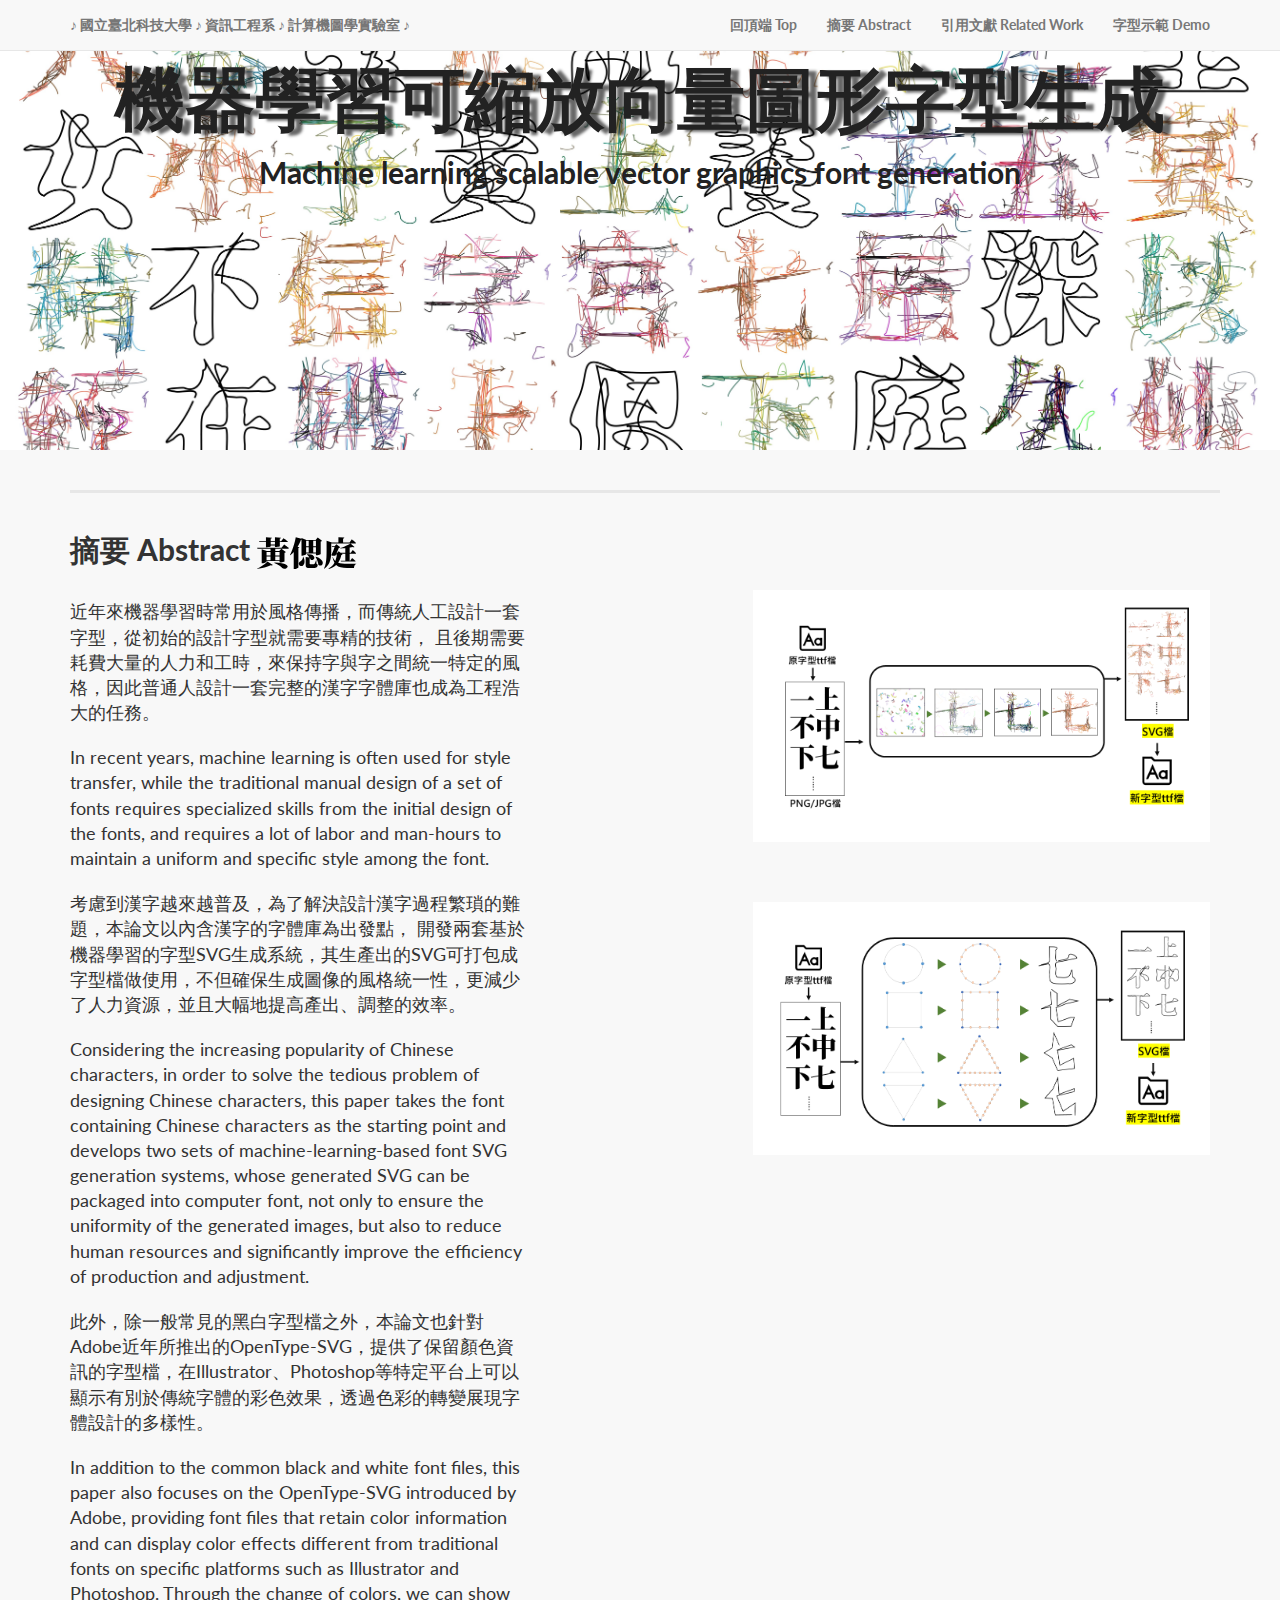
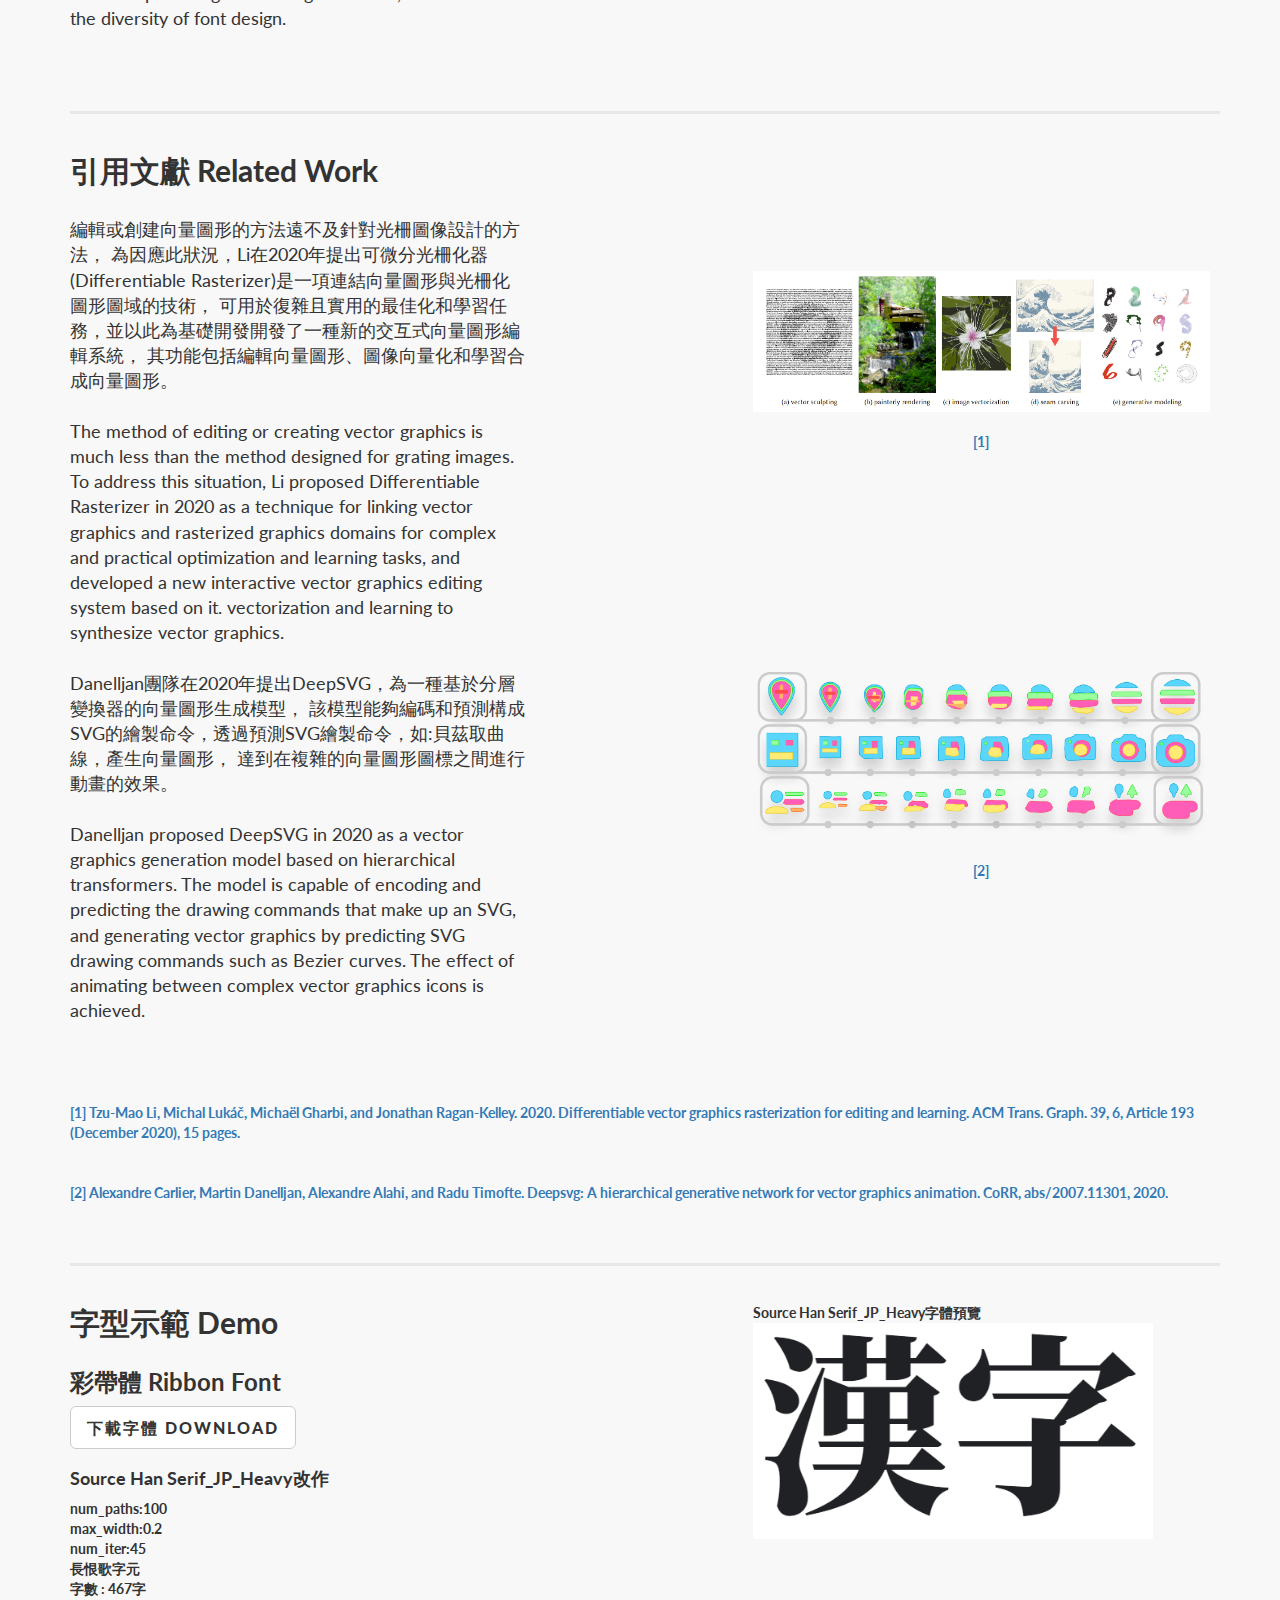
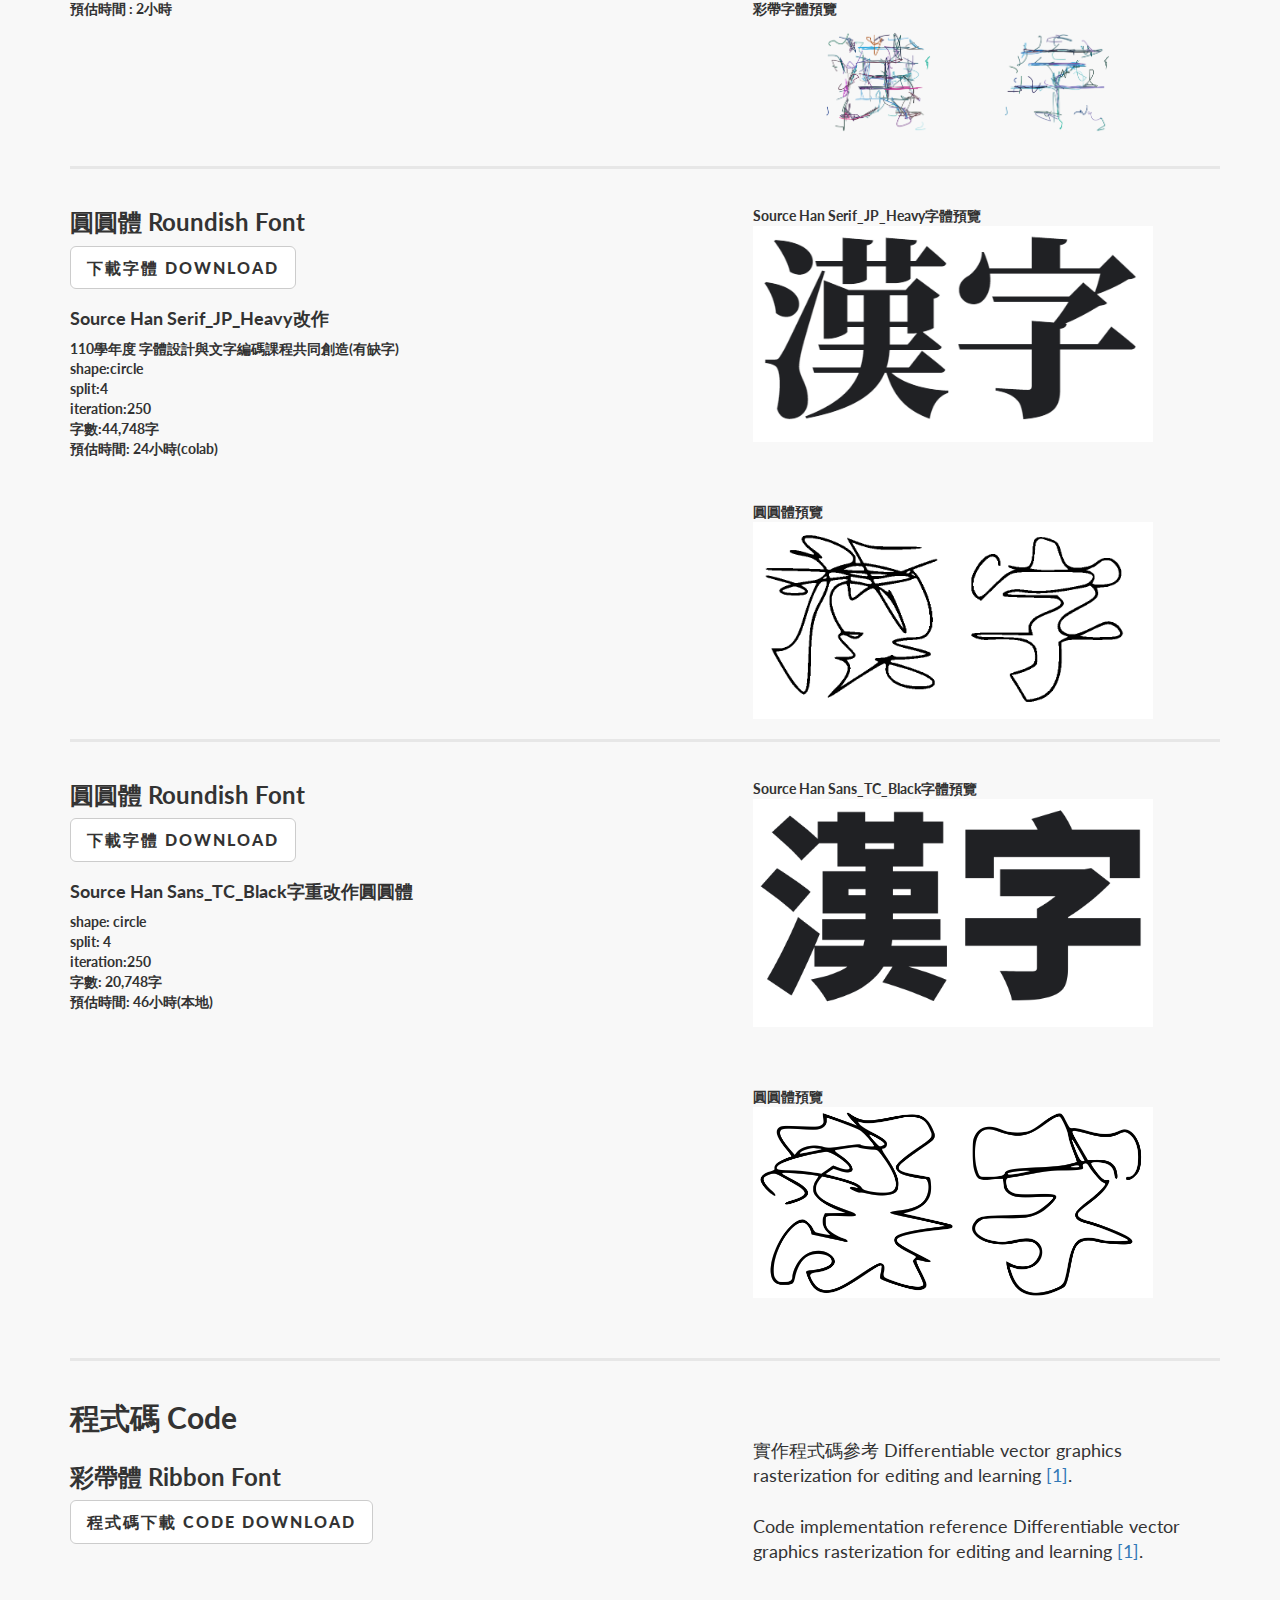
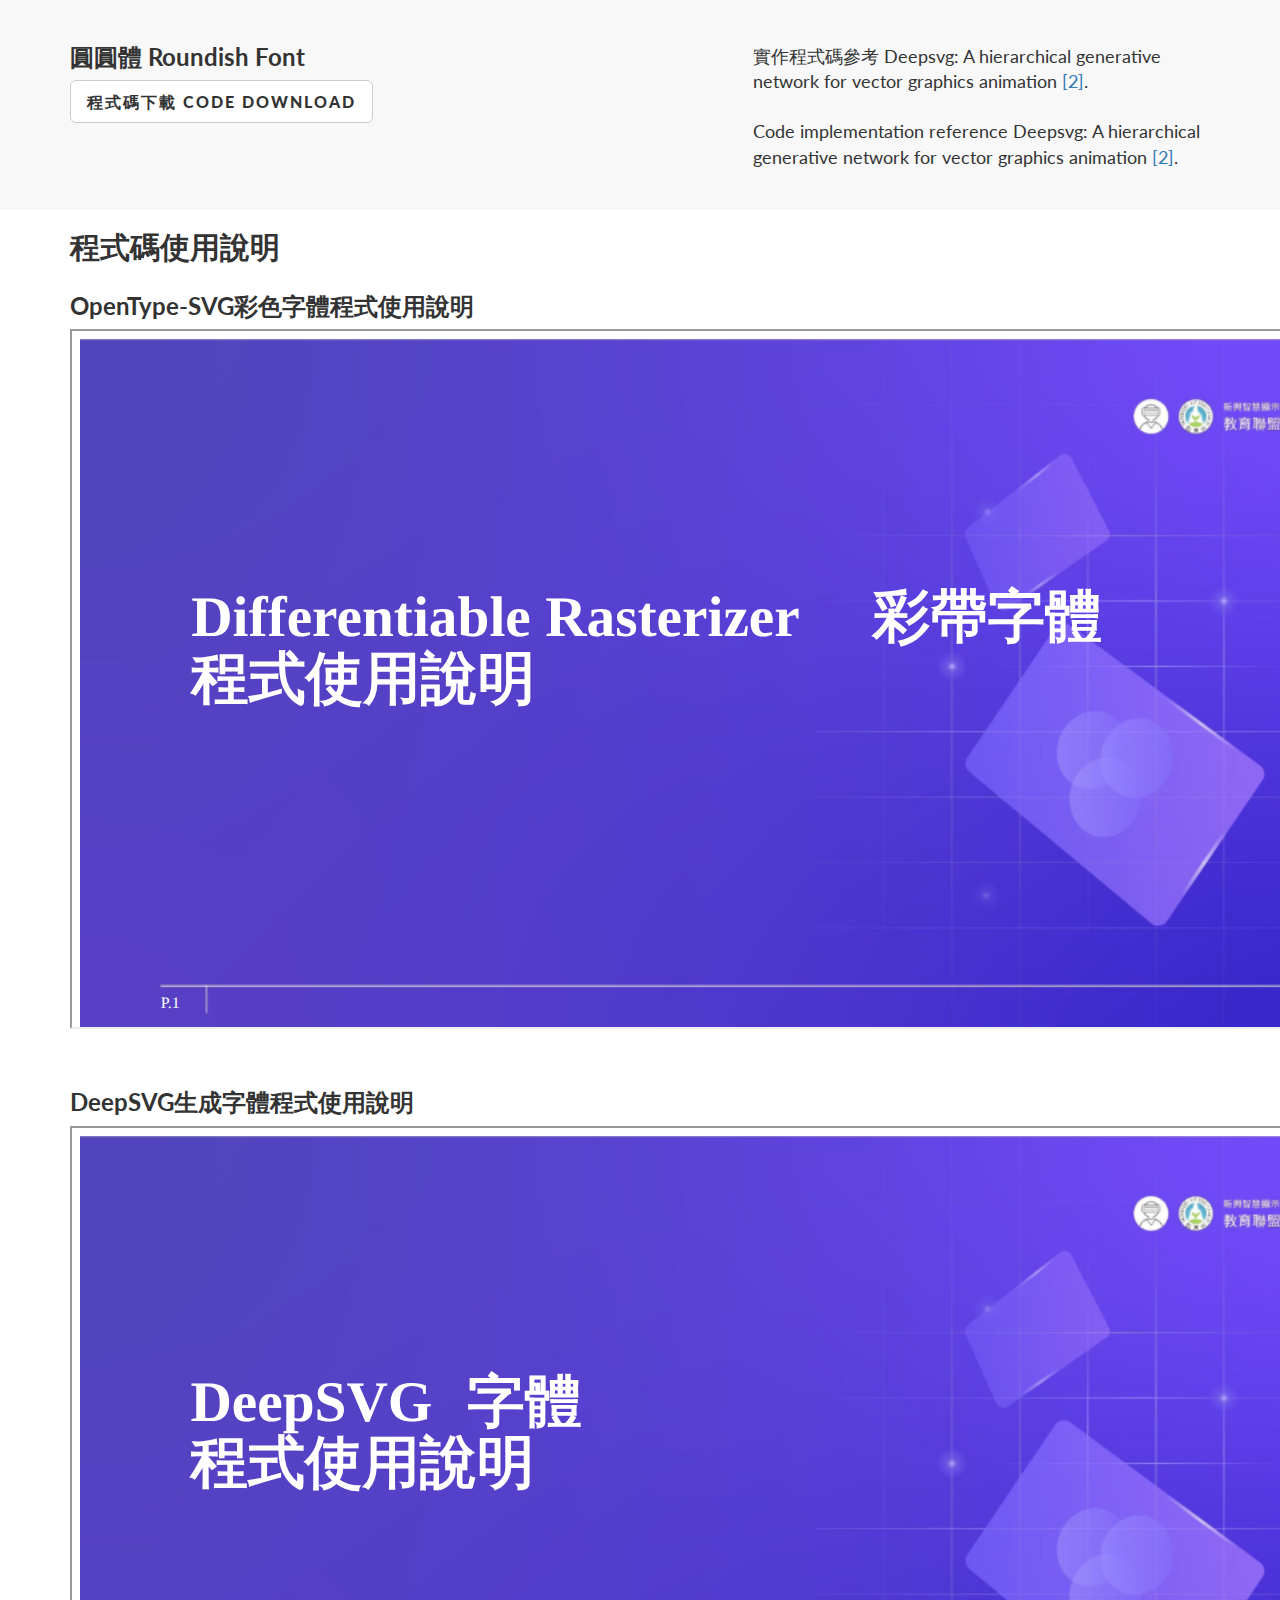
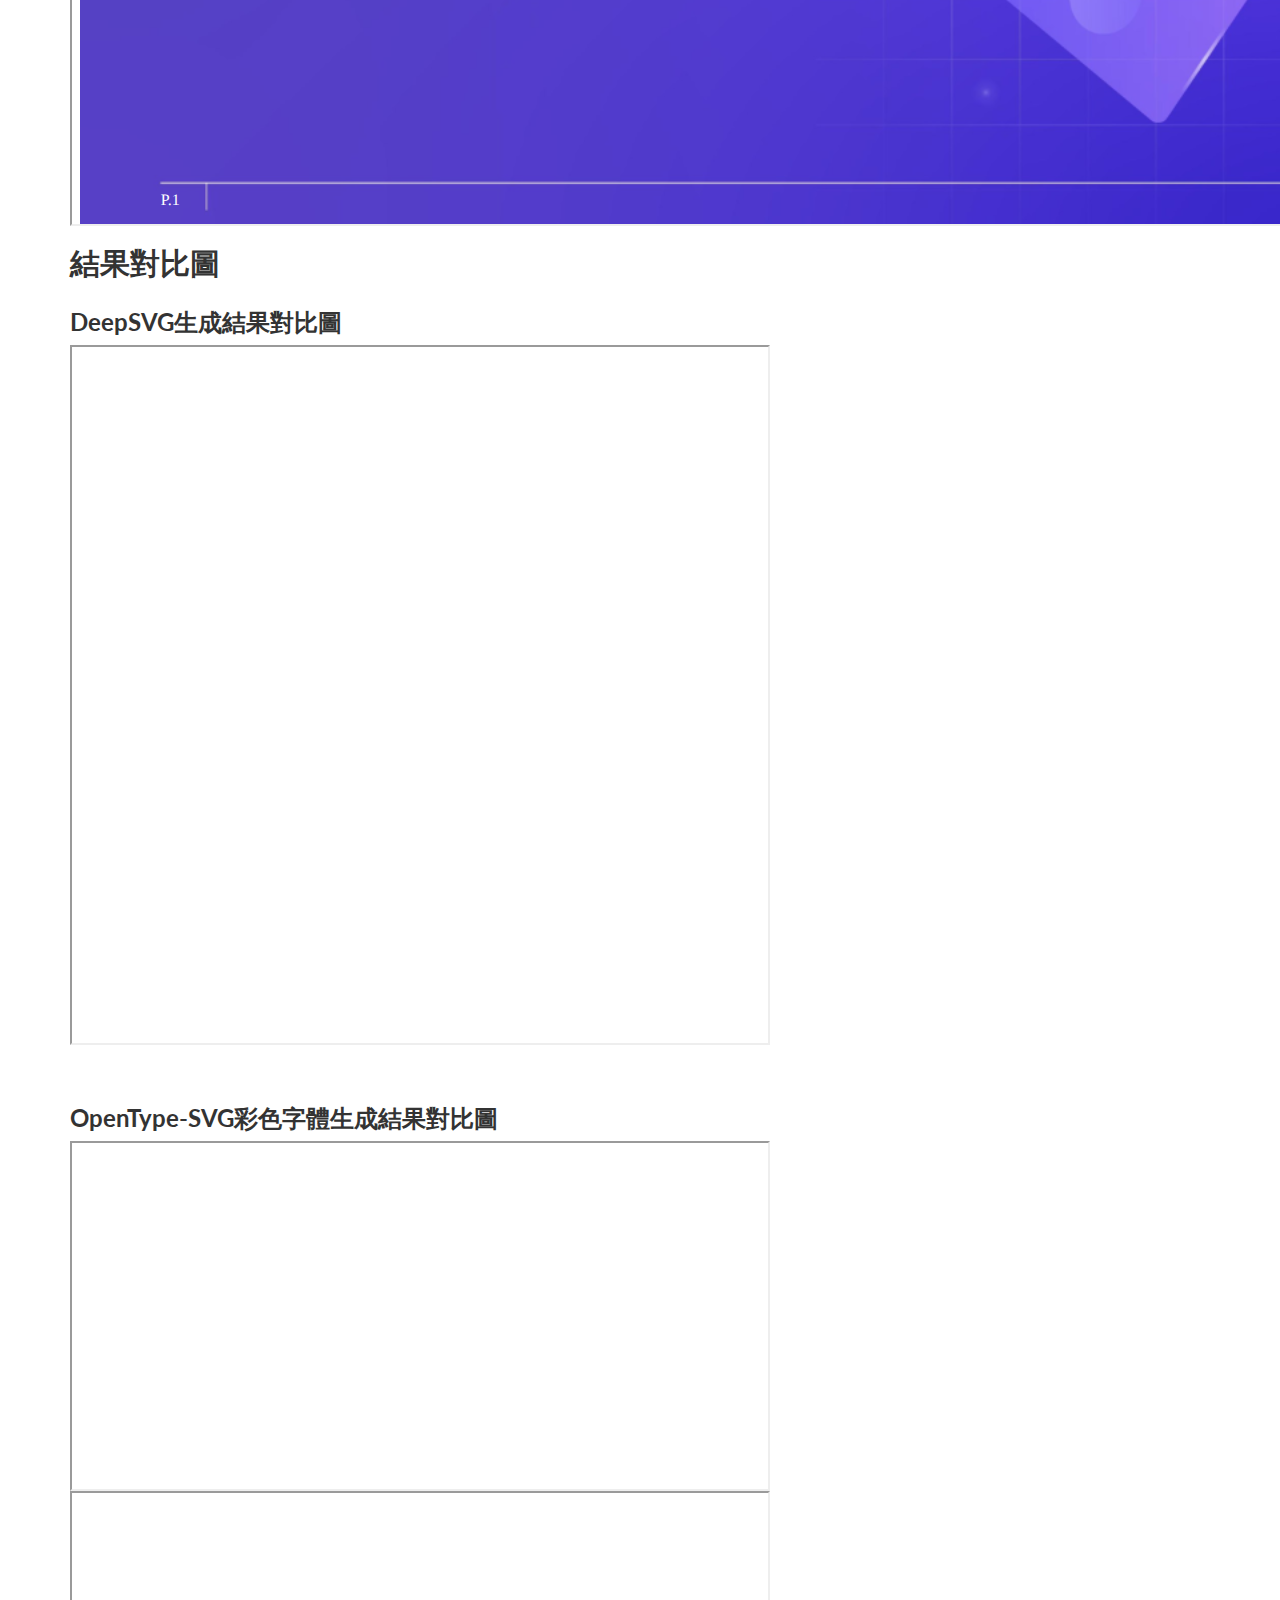
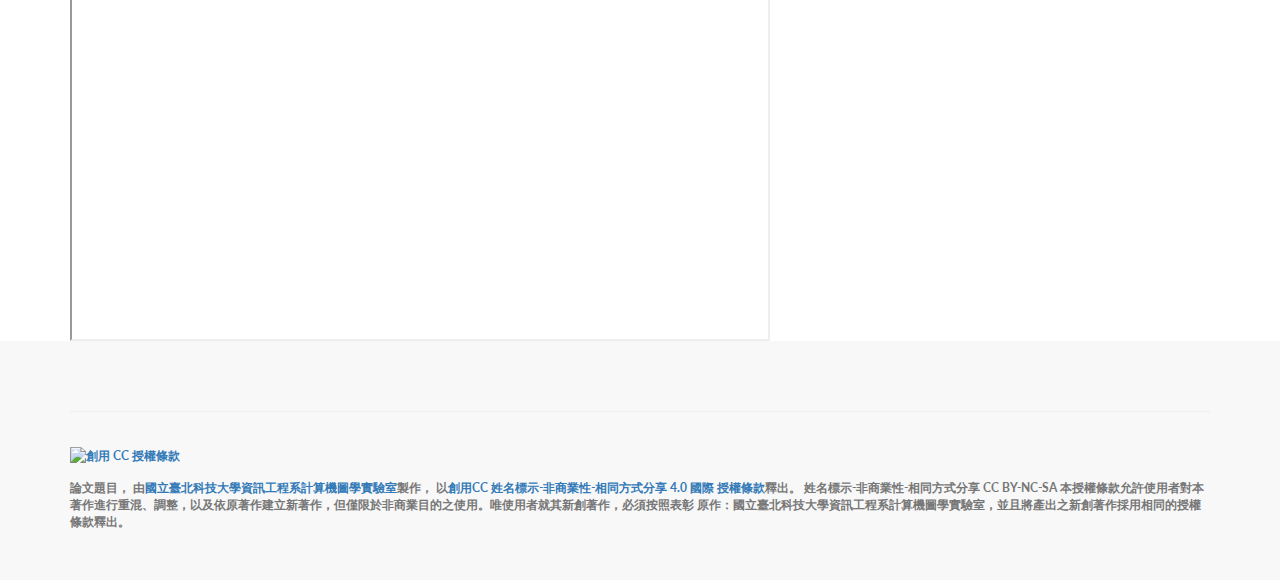
==== commit a7cbfacc: "Update index.html" ====
--- a/index.html
+++ b/index.html
@@ -33,16 +33,16 @@
             <div class="collapse navbar-collapse" id="bs-example-navbar-collapse-1">
                 <ul class="nav navbar-nav navbar-right">
                     <li>
-                        <a href="#top">回頂端</a>
+                        <a href="#top">回頂端 Top</a>
                     </li>
 					<li>
-                        <a href="#demo1">摘要</a>
+                        <a href="#demo1">摘要 Abstract</a>
                     </li>
 					<li>
-                        <a href="#demo2">引用文獻</a>
+                        <a href="#demo2">引用文獻 Related Work</a>
                     </li>
                     <li>
-                        <a href="#demo3">字型示範</a>
+                        <a href="#demo3">字型示範 Demo</a>
                     </li>
                 </ul>
             </div>
@@ -61,6 +61,7 @@
                 <div class="col-lg-12" style="height:300px;">
                     <div class="intro-message" style="position: relative;padding-top: 0%;padding-bottom: 70%;">
                         <h1>機器學習可縮放向量圖形字型生成</h1>
+                        <h2>Machine learning scalable vector graphics font generation</h2>
                         <!-- <ul class="list-inline intro-social-buttons">
                             <li>
                                 <a href="demo.html" class="btn btn-default btn-lg"> 
@@ -87,16 +88,20 @@
                 <div class="col-lg-5 col-sm-6">
                     <hr class="section-heading-spacer">
                     <div class="clearfix"></div>
-					<h2 class="section-heading">摘要     <img id="name" src="huang.svg" width="100"></h2>
+					<h2 class="section-heading">摘要 Abstract     <img id="name" src="huang.svg" width="100"></h2>
 					<p class="lead">近年來機器學習時常用於風格傳播，而傳統人工設計一套字型，從初始的設計字型就需要專精的技術，
-                        且後期需要耗費大量的人力和工時，來保持字與字之間統一特定的風格，因此普通人設計一套完整的漢字字體庫也成為工程浩大的任務。
-                        考慮到漢字越來越普及，為了解決設計漢字過程繁瑣的難題，本論文以內含漢字的字體庫為出發點，
-                        開發兩套基於機器學習的字型SVG生成系統，其生產出的SVG可打包成字型檔做使用，不但確保生成圖像的風格統一性，更減少了人力資源，並且大幅地提高產出、調整的效率。
-                        此外，除一般常見的黑白字型檔之外，本論文也針對Adobe近年所推出的OpenType-SVG，提供了保留顏色資訊的字型檔，在Illustrator、Photoshop等特定平台上可以顯示有別於傳統字體的彩色效果，
-                        透過色彩的轉變展現字體設計的多樣性。</p>
-                </div>
-                <div class="col-lg-5 col-lg-offset-2 col-sm-6">
-					<br><br><br>
+                        且後期需要耗費大量的人力和工時，來保持字與字之間統一特定的風格，因此普通人設計一套完整的漢字字體庫也成為工程浩大的任務。</p>
+                    <p class="lead">In recent years, machine learning is often used for style transfer, while the traditional manual design of a set of fonts requires specialized skills from the initial design of the fonts, and requires a lot of labor and man-hours to maintain a uniform and specific style among the font.</p>
+
+					<p class="lead">考慮到漢字越來越普及，為了解決設計漢字過程繁瑣的難題，本論文以內含漢字的字體庫為出發點，
+                    開發兩套基於機器學習的字型SVG生成系統，其生產出的SVG可打包成字型檔做使用，不但確保生成圖像的風格統一性，更減少了人力資源，並且大幅地提高產出、調整的效率。</p>
+					<p class="lead">Considering the increasing popularity of Chinese characters, in order to solve the tedious problem of designing Chinese characters, this paper takes the font containing Chinese characters as the starting point and develops two sets of machine-learning-based font SVG generation systems, whose generated SVG can be packaged into computer font, not only to ensure the uniformity of the generated images, but also to reduce human resources and significantly improve the efficiency of production and adjustment.</p>
+
+					<p class="lead">此外，除一般常見的黑白字型檔之外，本論文也針對Adobe近年所推出的OpenType-SVG，提供了保留顏色資訊的字型檔，在Illustrator、Photoshop等特定平台上可以顯示有別於傳統字體的彩色效果，透過色彩的轉變展現字體設計的多樣性。</p>
+					<p class="lead">In addition to the common black and white font files, this paper also focuses on the OpenType-SVG introduced by Adobe, providing font files that retain color information and can display color effects different from traditional fonts on specific platforms such as Illustrator and Photoshop. Through the change of colors, we can show the diversity of font design.</p>
+                </div>
+                <div class="col-lg-5 col-lg-offset-2 col-sm-6">
+					<br><br><br><br><br><br>
                     <img class="img-responsive" src="img/大略架構圖1.png" alt="">
 					<br><br><br>
                     <img class="img-responsive" src="img/大略架構圖2.png" alt="">
@@ -117,23 +122,36 @@
                 <div class="col-lg-5 col-sm-6">
                     <hr class="section-heading-spacer">
                     <div class="clearfix"></div>
-                    <h2 class="section-heading">引用文獻</h2>
+                    <h2 class="section-heading">引用文獻 Related Work</h2>
 					<p class="lead">編輯或創建向量圖形的方法遠不及針對光柵圖像設計的方法，
                         為因應此狀況，Li在2020年提出可微分光柵化器(Differentiable Rasterizer)是一項連結向量圖形與光柵化圖形圖域的技術，
                         可用於復雜且實用的最佳化和學習任務，並以此為基礎開發開發了一種新的交互式向量圖形編輯系統，
-                        其功能包括編輯向量圖形、圖像向量化和學習合成向量圖形。</p>
-                    <p class="lead">Danelljan團隊在2020年提出DeepSVG，為一種基於分層變換器的向量圖形生成模型，
+                        其功能包括編輯向量圖形、圖像向量化和學習合成向量圖形。<br><br>
+					The method of editing or creating vector graphics is much less than the method designed for grating images. To address this situation, Li proposed Differentiable Rasterizer in 2020 as a technique for linking vector graphics and rasterized graphics domains for complex and practical optimization and learning tasks, and developed a new interactive vector graphics editing system based on it. vectorization and learning to synthesize vector graphics.<br><br>
+
+                    Danelljan團隊在2020年提出DeepSVG，為一種基於分層變換器的向量圖形生成模型，
                         該模型能夠編碼和預測構成SVG的繪製命令，透過預測SVG繪製命令，如:貝茲取曲線，產生向量圖形，
-                        達到在複雜的向量圖形圖標之間進行動畫的效果。</p>                    
-                </div>
-                <div class="col-lg-5 col-lg-offset-2 col-sm-6">
-					<br><br><br>
+                        達到在複雜的向量圖形圖標之間進行動畫的效果。<br><br>
+                    Danelljan proposed DeepSVG in 2020 as a vector graphics generation model based on hierarchical transformers. The model is capable of encoding and predicting the drawing commands that make up an SVG, and generating vector graphics by predicting SVG drawing commands such as Bezier curves. The effect of animating between complex vector graphics icons is achieved.</p> 
+                </div>
+                <div class="col-lg-5 col-lg-offset-2 col-sm-6">
+					<br><br><br><br><br><br><br><br><br>
                     <img class="img-responsive" src="img/teaser.jpg" alt="">
-                    <br><br><br>
+                    <br>
+                    <center><a href="#diffvg">[1]</a></center>
+                    <br><br><br><br><br><br><br><br><br><br><br>
                     <img class="img-responsive" src="img/deepSVG.png" alt="">
-                </div>
-            </div>
-
+                    <br>
+                    <center><a href="#deepSVG">[2]</a></center>
+                </div>
+
+            </div>
+            <a  name="diffvg"></a>
+            <br><br><br>
+			<a href="https://doi.org/10.1145/3414685.3417871">[1] Tzu-Mao Li, Michal Lukáč, Michaël Gharbi, and Jonathan Ragan-Kelley. 2020. Differentiable vector graphics rasterization for editing and learning. ACM Trans. Graph. 39, 6, Article 193 (December 2020), 15 pages.</a>
+			<a  name="deepSVG"></a>
+			<br><br><br>
+            <a href="https://blog.alexandrecarlier.com/deepsvg/">[2] Alexandre Carlier, Martin Danelljan, Alexandre Alahi, and Radu Timofte. Deepsvg: A hierarchical generative network for vector graphics animation. CoRR, abs/2007.11301, 2020.</a><br>
         </div>
         <!-- /.container -->
 
@@ -148,12 +166,12 @@
                 <div class="col-lg-5 col-sm-6">
                     <hr class="section-heading-spacer">
                     <div class="clearfix"></div>
-					<h2 class="section-heading">字型示範</h2>
+					<h2 class="section-heading">字型示範 Demo</h2>
 					<!-- <p class="lead">展示本論文所生成字型以及提供下載</p> -->
-                    <h3>彩帶體</h3>
+                    <h3>彩帶體 Ribbon Font</h3>
                     <p class="lead">
                         <a href="./setofont.ttf" class="btn btn-default btn-lg"> 
-                            <span class="network-name" style="font-weight: 900;">下載字體</span>
+                            <span class="network-name" style="font-weight: 900;">下載字體 Download</span>
                         </a>
                     </p>
                     <p class="lead">
@@ -182,10 +200,10 @@
                 <div class="col-lg-5 col-sm-6">
                     <hr class="section-heading-spacer">
                     <div class="clearfix"></div>
-                    <h3>圓圓體</h3>
+                    <h3>圓圓體 Roundish Font</h3>
                     <p class="lead">
                         <a href="./Source Han Serif Heavy_改作圓圓體.ttf" class="btn btn-default btn-lg"> 
-                            <span class="network-name" style="font-weight: 900;">下載字體</span>
+                            <span class="network-name" style="font-weight: 900;">下載字體 Download</span>
                         </a>
                     </p>
                     <p class="lead">
@@ -214,10 +232,10 @@
                 <div class="col-lg-5 col-sm-6">
                     <hr class="section-heading-spacer">
                     <div class="clearfix"></div>
-                    <h3>圓圓體</h3>
+                    <h3>圓圓體 Roundish Font</h3>
                     <p class="lead">
                         <a href="./Noto Sans TC Black _改作圓圓體.ttf" class="btn btn-default btn-lg"> 
-                            <span class="network-name" style="font-weight: 900;">下載字體</span>
+                            <span class="network-name" style="font-weight: 900;">下載字體 Download</span>
                         </a>
                     </p>
                     <p class="lead">
@@ -236,7 +254,7 @@
                     <img class="img-responsive" src="img/noto_black.PNG" width = 400 alt="">
                     
                     <br><br><br>
-                    改作字體預覽
+                    圓圓體預覽
                     <img class="img-responsive" src="img/circle_4_noto.PNG" width = 400 alt="">
                 </div>
             </div>
@@ -247,6 +265,45 @@
 
     </div>
     <!-- /.content-section-a -->
+
+	<div class="content-section-a">
+        <div class="container">
+            <div class="row">
+                <div class="col-lg-5 col-sm-6">
+                    <hr class="section-heading-spacer">
+                    <div class="clearfix"></div>
+					<h2 class="section-heading">程式碼 Code</h2>
+					<h3>彩帶體 Ribbon Font</h3>
+                    <p class="lead">
+                        <a href="https://ntutcc-my.sharepoint.com/:u:/g/personal/109598100_cc_ntut_edu_tw/EaHvAJfJHXtPqPhDhggkB1MBGwz1r4FlA0pi3PZqx35_dw?e=K6zQzk" class="btn btn-default btn-lg"> 
+                            <span class="network-name" style="font-weight: 900;">程式碼下載 Code Download</span>
+                        </a>
+                    </p>
+                    <br><br><br>
+                    <h3>圓圓體 Roundish Font</h3>
+                    <p class="lead">
+                        <a href="https://ntutcc-my.sharepoint.com/:u:/g/personal/109598100_cc_ntut_edu_tw/EbzTX3J4AnhKsOj_ezvFQtoBkMoshneplL2GJhea9kfuQA?e=QwIU28" class="btn btn-default btn-lg"> 
+                            <span class="network-name" style="font-weight: 900;">程式碼下載 Code Download</span>
+                        </a>
+                    </p>
+                </div>
+                <div class="col-lg-5 col-lg-offset-2 col-sm-6">
+                	<br><br><br><br><br>
+                	<p class="lead">實作程式碼參考 Differentiable vector graphics rasterization for editing and learning <a href="#diffvg">[1]</a>.<br><br>
+                	Code implementation reference Differentiable vector graphics rasterization for editing and learning <a href="#diffvg">[1]</a>.</p>
+					<br><br><br>
+                	<p class="lead">實作程式碼參考 Deepsvg: A hierarchical generative network for vector graphics animation <a href="#deepSVG">[2]</a>.<br><br>
+                	Code implementation reference Deepsvg: A hierarchical generative network for vector graphics animation <a href="#deepSVG">[2]</a>.</p>
+
+
+                </div>
+            </div>
+
+        </div>
+        <!-- /.container -->
+
+    </div>
+
 
     <div class="container">
         <h2 class="section-heading">程式碼使用說明</h2>
